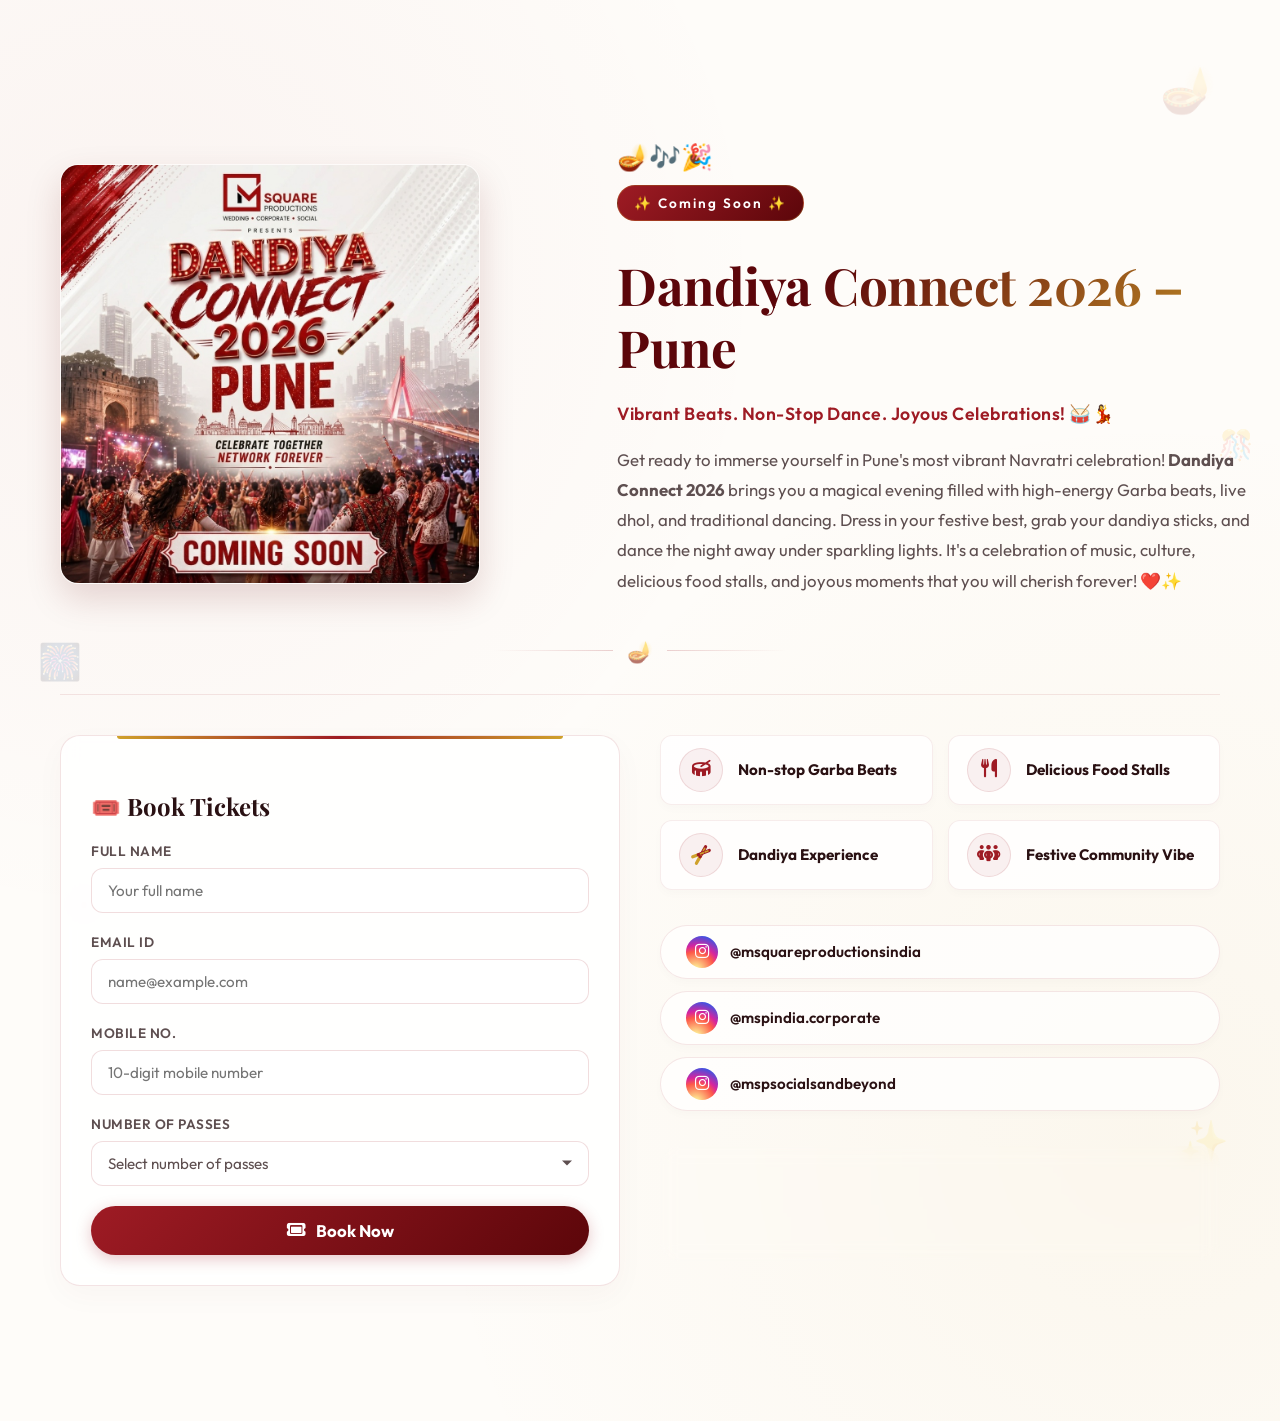
==== index.html @ 2307b8b1 "Initial commit" ====
<!DOCTYPE html>
<html lang="en">

<head>
    <meta charset="UTF-8">
    <meta name="viewport" content="width=device-width, initial-scale=1.0">
    <title>Dandiya Connect 2026 - Pune</title>

    <!-- Import Google Fonts & FontAwesome -->
    <link rel="preconnect" href="https://fonts.googleapis.com">
    <link rel="preconnect" href="https://fonts.gstatic.com" crossorigin>
    <link
        href="https://fonts.googleapis.com/css2?family=Outfit:wght@300;400;600;700;800&family=Playfair+Display:ital,wght@0,600;0,700;1,600&display=swap"
        rel="stylesheet">
    <link rel="stylesheet" href="https://cdnjs.cloudflare.com/ajax/libs/font-awesome/6.4.0/css/all.min.css">

    <style>
        *, *::before, *::after { box-sizing: border-box; }
        html, body { margin: 0; padding: 0; }

        :root {
            --festive-red: #9e1b24;
            --festive-crimson: #5c060a;
            --festive-gold: #cfa12b;
            --festive-gold-dark: #9e7511;
            --bg-light: #fefcf9;
            --text-dark: #2a1113;
            --text-muted: #5e4f50;
            --card-bg: rgba(255, 255, 255, 0.85);
            --card-border: rgba(158, 27, 36, 0.12);
        }

        .dandiya-body {
            display: flex;
            flex-direction: column;
            min-height: 100vh;
            background-color: var(--bg-light);
            color: var(--text-dark);
            font-family: 'Outfit', sans-serif;
            padding-top: 140px;
            padding-bottom: 0;
            position: relative;
            background-image: radial-gradient(circle at 10% 20%, rgba(158, 27, 36, 0.04) 0%, transparent 40%),
                radial-gradient(circle at 90% 80%, rgba(207, 161, 43, 0.06) 0%, transparent 45%);
        }

        .dandiya-container {
            width: 100%;
            max-width: 1200px;
            margin-right: auto;
            margin-left: auto;
            padding-right: 20px;
            padding-left: 20px;
            flex: 1;
        }

        .dandiya-grid {
            display: flex;
            flex-direction: column;
            gap: 40px;
        }

        @media (min-width: 992px) {
            .dandiya-grid {
                flex-direction: row;
                align-items: center;
            }

            .dandiya-col-left {
                flex: 0 0 42%;
                max-width: 42%;
            }

            .dandiya-col-right {
                flex: 0 0 58%;
                max-width: 58%;
                padding-left: 30px;
            }
        }

        .dandiya-title {
            font-family: 'Playfair Display', serif;
            font-weight: 700;
            font-size: 2.5rem;
            line-height: 1.2;
            background: linear-gradient(135deg, var(--festive-crimson) 30%, var(--festive-gold) 100%);
            -webkit-background-clip: text;
            -webkit-text-fill-color: transparent;
            letter-spacing: -0.5px;
            margin-bottom: 15px;
        }

        @media (min-width: 768px) {
            .dandiya-title {
                font-size: 3.2rem;
            }
        }

        .highlight-text {
            color: var(--festive-red);
            font-weight: 600;
            font-size: 1.1rem;
            letter-spacing: 0.5px;
            margin-bottom: 20px;
        }

        .dandiya-card {
            background: var(--card-bg);
            border: 1px solid var(--card-border);
            border-radius: 20px;
            backdrop-filter: blur(8px);
            -webkit-backdrop-filter: blur(8px);
            transition: all 0.4s cubic-bezier(0.165, 0.84, 0.44, 1);
            padding: 25px;
            box-shadow: 0 10px 30px rgba(92, 6, 10, 0.03);
        }

        .dandiya-card:hover {
            transform: translateY(-3px);
            border-color: rgba(158, 27, 36, 0.25);
            box-shadow: 0 15px 35px rgba(92, 6, 10, 0.08);
        }

        .badge-festive {
            background: linear-gradient(135deg, var(--festive-red) 0%, var(--festive-crimson) 100%);
            color: #fff;
            font-weight: 600;
            letter-spacing: 2px;
            padding: 8px 16px;
            border-radius: 30px;
            border: 1px solid rgba(207, 161, 43, 0.25);
            display: inline-block;
            font-size: 0.85rem;
        }

        .btn-festive {
            background: linear-gradient(135deg, var(--festive-red) 0%, var(--festive-crimson) 100%);
            color: #fff !important;
            font-weight: 700;
            border: none;
            border-radius: 30px;
            padding: 14px 32px;
            transition: all 0.3s ease;
            display: inline-flex;
            align-items: center;
            justify-content: center;
            gap: 10px;
            box-shadow: 0 4px 15px rgba(158, 27, 36, 0.25);
            text-decoration: none;
        }

        .btn-festive:hover {
            transform: translateY(-2px);
            box-shadow: 0 8px 25px rgba(158, 27, 36, 0.45);
            color: #fff;
        }

        .pill-icon {
            width: 44px;
            height: 44px;
            border-radius: 50%;
            display: flex;
            align-items: center;
            justify-content: center;
            background: rgba(158, 27, 36, 0.06);
            color: var(--festive-red);
            font-size: 1.15rem;
            border: 1px solid rgba(158, 27, 36, 0.12);
        }

        .social-btn {
            width: 48px;
            height: 48px;
            border-radius: 50%;
            display: inline-flex;
            align-items: center;
            justify-content: center;
            background: rgba(255, 255, 255, 0.8);
            border: 1px solid rgba(158, 27, 36, 0.15);
            color: var(--festive-crimson);
            font-size: 1.25rem;
            transition: all 0.3s cubic-bezier(0.175, 0.885, 0.32, 1.275);
            box-shadow: 0 4px 10px rgba(0, 0, 0, 0.03);
        }

        .social-btn:hover {
            background: radial-gradient(circle at 30% 107%, #fdf497 0%, #fdf497 5%, #fd5949 45%, #d6249f 60%, #285AEB 90%);
            color: #fff;
            transform: translateY(-5px) scale(1.1);
            border-color: transparent;
            box-shadow: 0 10px 20px rgba(214, 36, 159, 0.25);
        }

        .insta-link {
            display: inline-flex;
            align-items: center;
            gap: 12px;
            text-decoration: none;
            color: var(--text-dark);
            font-weight: 600;
            font-size: 0.95rem;
            transition: all 0.3s ease;
            padding: 6px 14px;
            background: rgba(255, 255, 255, 0.7);
            border: 1px solid rgba(158, 27, 36, 0.1);
            border-radius: 25px;
            box-shadow: 0 4px 10px rgba(0, 0, 0, 0.02);
            width: auto;
            box-sizing: border-box;
        }

        .insta-link:hover {
            color: #d6249f;
            background: rgba(255, 255, 255, 0.95);
            border-color: rgba(214, 36, 159, 0.3);
            transform: translateY(-2px);
            box-shadow: 0 6px 15px rgba(214, 36, 159, 0.12);
        }

        .insta-icon-wrapper {
            width: 32px;
            height: 32px;
            border-radius: 50%;
            display: flex;
            align-items: center;
            justify-content: center;
            background: radial-gradient(circle at 30% 107%, #fdf497 0%, #fdf497 5%, #fd5949 45%, #d6249f 60%, #285AEB 90%);
            --text-dark: #2a1113;
            --text-muted: #5e4f50;
            --card-bg: rgba(255, 255, 255, 0.85);
            --card-border: rgba(158, 27, 36, 0.12);
        }

        .dandiya-body {
            background-color: var(--bg-light);
            color: var(--text-dark);
            font-family: 'Outfit', sans-serif;
            padding-top: 140px;
            padding-bottom: 80px;
            position: relative;
            background-image: radial-gradient(circle at 10% 20%, rgba(158, 27, 36, 0.04) 0%, transparent 40%),
                radial-gradient(circle at 90% 80%, rgba(207, 161, 43, 0.06) 0%, transparent 45%);
        }

        .dandiya-container {
            width: 100%;
            max-width: 1200px;
            margin-right: auto;
            margin-left: auto;
            padding-right: 20px;
            padding-left: 20px;
        }

        .dandiya-grid {
            display: flex;
            flex-direction: column;
            gap: 40px;
        }

        @media (min-width: 992px) {
            .dandiya-grid {
                flex-direction: row;
                align-items: center;
            }

            .dandiya-col-left {
                flex: 0 0 42%;
                max-width: 42%;
            }

            .dandiya-col-right {
                flex: 0 0 58%;
                max-width: 58%;
                padding-left: 30px;
            }
        }

        .dandiya-title {
            font-family: 'Playfair Display', serif;
            font-weight: 700;
            font-size: 2.5rem;
            line-height: 1.2;
            background: linear-gradient(135deg, var(--festive-crimson) 30%, var(--festive-gold) 100%);
            -webkit-background-clip: text;
            -webkit-text-fill-color: transparent;
            letter-spacing: -0.5px;
            margin-bottom: 15px;
        }

        @media (min-width: 768px) {
            .dandiya-title {
                font-size: 3.2rem;
            }
        }

        .highlight-text {
            color: var(--festive-red);
            font-weight: 600;
            font-size: 1.1rem;
            letter-spacing: 0.5px;
            margin-bottom: 20px;
        }

        .dandiya-card {
            background: var(--card-bg);
            border: 1px solid var(--card-border);
            border-radius: 20px;
            backdrop-filter: blur(8px);
            -webkit-backdrop-filter: blur(8px);
            transition: all 0.4s cubic-bezier(0.165, 0.84, 0.44, 1);
            padding: 25px;
            box-shadow: 0 10px 30px rgba(92, 6, 10, 0.03);
        }

        .dandiya-card:hover {
            transform: translateY(-3px);
            border-color: rgba(158, 27, 36, 0.25);
            box-shadow: 0 15px 35px rgba(92, 6, 10, 0.08);
        }

        .badge-festive {
            background: linear-gradient(135deg, var(--festive-red) 0%, var(--festive-crimson) 100%);
            color: #fff;
            font-weight: 600;
            letter-spacing: 2px;
            padding: 8px 16px;
            border-radius: 30px;
            border: 1px solid rgba(207, 161, 43, 0.25);
            display: inline-block;
            font-size: 0.85rem;
        }

        .btn-festive {
            background: linear-gradient(135deg, var(--festive-red) 0%, var(--festive-crimson) 100%);
            color: #fff !important;
            font-weight: 700;
            border: none;
            border-radius: 30px;
            padding: 14px 32px;
            transition: all 0.3s ease;
            display: inline-flex;
            align-items: center;
            justify-content: center;
            gap: 10px;
            box-shadow: 0 4px 15px rgba(158, 27, 36, 0.25);
            text-decoration: none;
        }

        .btn-festive:hover {
            transform: translateY(-2px);
            box-shadow: 0 8px 25px rgba(158, 27, 36, 0.45);
            color: #fff;
        }

        .pill-icon {
            width: 44px;
            height: 44px;
            border-radius: 50%;
            display: flex;
            align-items: center;
            justify-content: center;
            background: rgba(158, 27, 36, 0.06);
            color: var(--festive-red);
            font-size: 1.15rem;
            border: 1px solid rgba(158, 27, 36, 0.12);
        }

        .social-btn {
            width: 48px;
            height: 48px;
            border-radius: 50%;
            display: inline-flex;
            align-items: center;
            justify-content: center;
            background: rgba(255, 255, 255, 0.8);
            border: 1px solid rgba(158, 27, 36, 0.15);
            color: var(--festive-crimson);
            font-size: 1.25rem;
            transition: all 0.3s cubic-bezier(0.175, 0.885, 0.32, 1.275);
            box-shadow: 0 4px 10px rgba(0, 0, 0, 0.03);
        }

        .social-btn:hover {
            background: radial-gradient(circle at 30% 107%, #fdf497 0%, #fdf497 5%, #fd5949 45%, #d6249f 60%, #285AEB 90%);
            color: #fff;
            transform: translateY(-5px) scale(1.1);
            border-color: transparent;
            box-shadow: 0 10px 20px rgba(214, 36, 159, 0.25);
        }

        .insta-link {
            display: inline-flex;
            align-items: center;
            gap: 12px;
            text-decoration: none;
            color: var(--text-dark);
            font-weight: 600;
            font-size: 0.95rem;
            transition: all 0.3s ease;
            padding: 6px 14px;
            background: rgba(255, 255, 255, 0.7);
            border: 1px solid rgba(158, 27, 36, 0.1);
            border-radius: 25px;
            box-shadow: 0 4px 10px rgba(0, 0, 0, 0.02);
            width: auto;
            box-sizing: border-box;
        }

        .insta-link:hover {
            color: #d6249f;
            background: rgba(255, 255, 255, 0.95);
            border-color: rgba(214, 36, 159, 0.3);
            transform: translateY(-2px);
            box-shadow: 0 6px 15px rgba(214, 36, 159, 0.12);
        }

        .insta-icon-wrapper {
            width: 32px;
            height: 32px;
            border-radius: 50%;
            display: flex;
            align-items: center;
            justify-content: center;
            background: radial-gradient(circle at 30% 107%, #fdf497 0%, #fdf497 5%, #fd5949 45%, #d6249f 60%, #285AEB 90%);
            color: #fff;
            font-size: 1.05rem;
            transition: transform 0.3s ease;
        }

        .insta-link:hover .insta-icon-wrapper {
            transform: scale(1.1);
        }

        .booking-form {
            background: var(--card-bg);
            border: 1px solid var(--card-border);
            border-radius: 20px;
            padding: 30px;
            box-shadow: 0 10px 30px rgba(92, 6, 10, 0.03);
            backdrop-filter: blur(8px);
            -webkit-backdrop-filter: blur(8px);
            margin-top: 0;
            text-align: left;
            max-width: 600px;
            margin-left: auto;
            margin-right: auto;
            width: 100%;
            box-sizing: border-box;
        }

        .form-group {
            margin-bottom: 20px;
        }

        .form-label {
            display: block;
            font-size: 0.85rem;
            font-weight: 600;
            color: var(--text-muted);
            margin-bottom: 8px;
            text-transform: uppercase;
            letter-spacing: 0.5px;
        }

        .form-control {
            width: 100%;
            padding: 12px 16px;
            border: 1px solid rgba(158, 27, 36, 0.15);
            border-radius: 12px;
            background: rgba(255, 255, 255, 0.9);
            color: var(--text-dark);
            font-family: 'Outfit', sans-serif;
            font-size: 0.95rem;
            transition: all 0.3s ease;
            box-sizing: border-box;
            -webkit-appearance: none;
            appearance: none;
        }

        .form-control:focus {
            outline: none;
            border-color: var(--festive-red);
            box-shadow: 0 0 0 3px rgba(158, 27, 36, 0.1);
            background: #fff;
        }

        /* Custom Dropdown */
        .custom-select-wrap {
            position: relative;
            width: 100%;
            z-index: 200;
        }

        .custom-select-trigger {
            width: 100%;
            padding: 12px 42px 12px 16px;
            border: 1px solid rgba(158, 27, 36, 0.15);
            border-radius: 12px;
            background: rgba(255, 255, 255, 0.9);
            color: var(--text-muted);
            font-family: 'Outfit', sans-serif;
            font-size: 0.95rem;
            cursor: pointer;
            transition: all 0.3s ease;
            position: relative;
            user-select: none;
        }

        .custom-select-trigger.has-value {
            color: var(--text-dark);
        }

        .custom-select-trigger::after {
            content: '';
            position: absolute;
            right: 16px;
            top: 50%;
            transform: translateY(-50%) rotate(0deg);
            width: 0;
            height: 0;
            border-left: 5px solid transparent;
            border-right: 5px solid transparent;
            border-top: 5px solid var(--text-muted);
            transition: transform 0.3s ease;
        }

        .custom-select-wrap.open .custom-select-trigger {
            border-color: var(--festive-red);
            box-shadow: 0 0 0 3px rgba(158, 27, 36, 0.1);
            background: #fff;
            border-bottom-left-radius: 0;
            border-bottom-right-radius: 0;
        }

        .custom-select-wrap.open .custom-select-trigger::after {
            transform: translateY(-50%) rotate(180deg);
        }

        .custom-select-options {
            position: absolute;
            top: 100%;
            left: 0;
            right: 0;
            background: #fff;
            border: 1px solid var(--festive-red);
            border-top: none;
            border-radius: 0 0 12px 12px;
            max-height: 0;
            overflow: hidden;
            transition: max-height 0.35s cubic-bezier(0.4, 0, 0.2, 1), opacity 0.25s ease;
            opacity: 0;
            z-index: 100;
            box-shadow: 0 12px 28px rgba(92, 6, 10, 0.12);
        }

        .custom-select-wrap.open .custom-select-options {
            max-height: 220px;
            opacity: 1;
            overflow-y: auto;
        }

        /* Smooth scrollbar */
        .custom-select-options::-webkit-scrollbar {
            width: 6px;
        }

        .custom-select-options::-webkit-scrollbar-track {
            background: rgba(158, 27, 36, 0.04);
            border-radius: 3px;
        }

        .custom-select-options::-webkit-scrollbar-thumb {
            background: linear-gradient(180deg, var(--festive-red), var(--festive-gold));
            border-radius: 3px;
        }

        .custom-select-options::-webkit-scrollbar-thumb:hover {
            background: linear-gradient(180deg, var(--festive-crimson), var(--festive-gold-dark));
        }

        .custom-option {
            padding: 11px 18px;
            font-family: 'Outfit', sans-serif;
            font-size: 0.95rem;
            color: var(--text-dark);
            cursor: pointer;
            transition: all 0.2s ease;
            border-bottom: 1px solid rgba(158, 27, 36, 0.04);
        }

        .custom-option:last-child {
            border-bottom: none;
        }

        .custom-option:hover {
            background: linear-gradient(135deg, rgba(158, 27, 36, 0.06), rgba(207, 161, 43, 0.06));
            color: var(--festive-red);
            padding-left: 22px;
        }

        .custom-option.selected {
            background: linear-gradient(135deg, rgba(158, 27, 36, 0.1), rgba(207, 161, 43, 0.08));
            color: var(--festive-red);
            font-weight: 600;
        }

        .btn-submit {
            background: linear-gradient(135deg, var(--festive-red) 0%, var(--festive-crimson) 100%);
            color: #fff;
            font-weight: 700;
            border: none;
            border-radius: 30px;
            padding: 14px 32px;
            transition: all 0.3s ease;
            display: flex;
            align-items: center;
            justify-content: center;
            gap: 10px;
            box-shadow: 0 4px 15px rgba(158, 27, 36, 0.25);
            cursor: pointer;
            width: 100%;
            font-size: 1.05rem;
            font-family: 'Outfit', sans-serif;
        }

        .btn-submit:hover {
            transform: translateY(-2px);
            box-shadow: 0 8px 25px rgba(158, 27, 36, 0.45);
        }



        .feature-grid {
            display: grid;
            grid-template-columns: 1fr;
            gap: 15px;
            margin-bottom: 25px;
        }

        @media (min-width: 576px) {
            .feature-grid {
                grid-template-columns: 1fr 1fr;
            }
        }

        .feature-item {
            display: flex;
            align-items: center;
            gap: 15px;
            padding: 12px 18px;
            background: rgba(255, 255, 255, 0.8);
            border-radius: 12px;
            border: 1px solid rgba(158, 27, 36, 0.08);
            box-shadow: 0 4px 10px rgba(0, 0, 0, 0.02);
        }

        .poster-container {
            position: relative;
            display: inline-block;
            width: 100%;
            max-width: 420px;
            margin: 0 auto;
        }

        .poster-container::after {
            content: '';
            position: absolute;
            inset: -2px;
            border-radius: 20px;
            background: linear-gradient(45deg, var(--festive-red), var(--festive-gold), var(--festive-crimson));
            z-index: -1;
            opacity: 0.18;
            filter: blur(10px);
            transition: opacity 0.3s ease;
        }

        .poster-container:hover::after {
            opacity: 0.4;
        }

        .poster-img {
            border-radius: 18px;
            box-shadow: 0 15px 35px rgba(92, 6, 10, 0.15);
            height: auto;
            width: 100%;
            max-height: 680px;
            border: 1px solid rgba(255, 255, 255, 0.5);
        }

        .insta-link {
            display: inline-flex;
            align-items: center;
            gap: 12px;
            text-decoration: none;
            color: var(--text-dark);
            font-weight: 600;
            font-size: 0.95rem;
            transition: all 0.3s ease;
            padding: 8px 18px;
            background: rgba(255, 255, 255, 0.7);
            border: 1px solid rgba(158, 27, 36, 0.1);
            border-radius: 25px;
            box-shadow: 0 4px 10px rgba(0, 0, 0, 0.02);
            width: auto;
            box-sizing: border-box;
        }

        .insta-icon-wrapper {
            width: 32px;
            height: 32px;
            border-radius: 50%;
            display: flex;
            align-items: center;
            justify-content: center;
            background: radial-gradient(circle at 30% 107%, #fdf497 0%, #fdf497 5%, #fd5949 45%, #d6249f 60%, #285AEB 90%);
            font-size: 1.05rem;
            color: #fff;
        }

        .booking-title {
            font-family: 'Playfair Display', serif;
            font-weight: 700;
            font-size: 1.5rem;
            margin-bottom: 20px;
            color: var(--text-dark);
        }

        .form-row {
            display: flex;
            gap: 15px;
            flex-wrap: wrap;
            margin-bottom: 20px;
        }

        .form-col {
            flex: 1 1 calc(50% - 8px);
            min-width: 120px;
        }

        .dandiya-footer-section {
            margin-top: 30px;
            border-top: 1px solid rgba(158, 27, 36, 0.1);
            padding-top: 20px;
            display: flex;
            flex-direction: column;
            gap: 20px;
            width: 100%;
        }

        .dandiya-highlights-grid {
            display: grid;
            grid-template-columns: 1fr;
            gap: 15px;
            width: 100%;
            box-sizing: border-box;
        }

        @media (min-width: 576px) {
            .dandiya-highlights-grid {
                grid-template-columns: 1fr 1fr;
            }
        }

        .highlights-col {
            display: flex;
            flex-direction: column;
            gap: 15px;
        }

        .highlight-item {
            width: 100%;
            box-sizing: border-box;
        }

        .highlight-title {
            color: var(--text-dark);
            font-size: 0.95rem;
            margin: 0;
        }

        .insta-links-wrapper {
            display: flex;
            flex-wrap: wrap;
            gap: 15px;
            justify-content: center;
            width: 100%;
        }

        .dandiya-details-card {
            width: 100%;
            max-width: 600px;
            margin: 0 auto;
            box-sizing: border-box;
            padding: 25px;
        }

        .details-grid {
            display: flex;
            flex-direction: column;
            gap: 20px;
        }

        @media (min-width: 576px) {
            .details-grid {
                display: grid;
                grid-template-columns: 1fr 1fr 1fr;
                text-align: left;
                gap: 20px;
            }
        }

        .details-label {
            color: var(--text-muted);
            font-size: 0.8rem;
            letter-spacing: 0.5px;
            text-transform: uppercase;
            display: block;
            margin-bottom: 5px;
        }

        .details-value {
            color: var(--text-dark);
            font-size: 1.05rem;
            font-weight: 700;
        }

        .footer-columns-wrapper {
            display: flex;
            flex-direction: column;
            gap: 40px;
            width: 100%;
            margin-top: 20px;
        }

        .footer-col-right {
            display: flex;
            flex-direction: column;
            gap: 35px;
            width: 100%;
        }

        @media (min-width: 992px) {
            .footer-columns-wrapper {
                flex-direction: row;
                align-items: flex-start;
                gap: 40px;
            }

            .footer-col-left {
                flex: 0 0 calc(50% - 20px);
                max-width: calc(50% - 20px);
            }

            .footer-col-right {
                flex: 0 0 calc(50% - 20px);
                max-width: calc(50% - 20px);
            }
        }

        .insta-links-wrapper.stack {
            flex-direction: column;
            align-items: center;
            gap: 12px;
            width: 100%;
        }

        .insta-links-wrapper.stack .insta-link {
            width: 100%;
            max-width: 600px;
            margin: 0 auto;
            justify-content: flex-start;
            padding: 10px 25px;
            border-radius: 30px;
        }

        /* ─── Floating Festive Stickers ─── */
        .sticker {
            position: absolute;
            pointer-events: none;
            user-select: none;
            z-index: 0;
            opacity: 0.12;
            font-size: 3rem;
        }

        .sticker-1 { top: 60px; right: 5%; font-size: 2.8rem; animation: floatA 6s ease-in-out infinite; }
        .sticker-2 { top: 45%; left: 3%; font-size: 2.2rem; animation: floatB 7s ease-in-out infinite; }
        .sticker-3 { bottom: 18%; right: 4%; font-size: 2.5rem; animation: floatA 5.5s ease-in-out infinite 1s; }
        .sticker-4 { top: 30%; right: 2%; font-size: 1.8rem; animation: floatB 8s ease-in-out infinite 0.5s; }
        .sticker-5 { bottom: 35%; left: 5%; font-size: 2rem; animation: floatA 6.5s ease-in-out infinite 2s; }

        @keyframes floatA {
            0%, 100% { transform: translateY(0) rotate(0deg); }
            50% { transform: translateY(-12px) rotate(5deg); }
        }

        @keyframes floatB {
            0%, 100% { transform: translateY(0) rotate(0deg); }
            50% { transform: translateY(-10px) rotate(-4deg); }
        }

        @media (max-width: 768px) {
            .sticker { font-size: 1.8rem !important; opacity: 0.08; }
        }

        /* ─── Scroll Reveal Animations ─── */
        .reveal {
            opacity: 0;
            transform: translateY(24px);
            transition: opacity 0.7s cubic-bezier(0.16, 1, 0.3, 1), transform 0.7s cubic-bezier(0.16, 1, 0.3, 1);
        }

        .reveal.visible {
            opacity: 1;
            transform: translateY(0);
        }

        .reveal-d1 { transition-delay: 0.1s; }
        .reveal-d2 { transition-delay: 0.2s; }
        .reveal-d3 { transition-delay: 0.3s; }

        /* ─── Decorative Section Divider ─── */
        .section-divider {
            display: flex;
            align-items: center;
            justify-content: center;
            gap: 14px;
            margin: 25px 0 5px;
            position: relative;
            z-index: 1;
        }

        .section-divider::before,
        .section-divider::after {
            content: '';
            flex: 1;
            max-width: 120px;
            height: 1px;
            background: linear-gradient(90deg, transparent, rgba(158, 27, 36, 0.2));
        }

        .section-divider::after {
            background: linear-gradient(90deg, rgba(158, 27, 36, 0.2), transparent);
        }

        .section-divider .divider-icon {
            font-size: 1.3rem;
            opacity: 0.6;
            animation: pulse-icon 2.5s ease-in-out infinite;
        }

        @keyframes pulse-icon {
            0%, 100% { transform: scale(1); }
            50% { transform: scale(1.15); }
        }

        /* ─── Festive Accent on Booking Form ─── */
        .booking-form {
            position: relative;
            overflow: visible;
        }

        .booking-form::before {
            content: '';
            position: absolute;
            top: 0;
            left: 10%;
            right: 10%;
            height: 3px;
            background: linear-gradient(90deg, var(--festive-gold), var(--festive-red), var(--festive-gold));
            border-radius: 0 0 3px 3px;
        }

        /* ─── Festive emoji accent near title ─── */
        .title-accent {
            display: inline-flex;
            gap: 8px;
            font-size: 1.6rem;
            margin-bottom: 12px;
            opacity: 0.7;
        }

        /* ─── Footer polish ─── */
        .dandiya-footer-bar {
            text-align: center;
            padding: 6px 0;
            font-size: 0.70rem;
            color: var(--text-muted);
            letter-spacing: 0.5px;
            border-top: 1px solid rgba(158, 27, 36, 0.1);
            margin-top: 8px;
            width: 100%;
        }

        .dandiya-footer-bar strong {
            color: var(--festive-red);
            font-weight: 600;
        }
    </style>
</head>

<body>
    <div class="dandiya-body">
        <!-- Floating festive stickers -->
        <span class="sticker sticker-1" aria-hidden="true">🪔</span>
        <span class="sticker sticker-2" aria-hidden="true">🎆</span>
        <span class="sticker sticker-3" aria-hidden="true">✨</span>
        <span class="sticker sticker-4" aria-hidden="true">🎊</span>
        <span class="sticker sticker-5" aria-hidden="true">🌸</span>

        <div class="dandiya-container">

            <div class="dandiya-grid">

                <!-- Left Column: Poster Image (Uncropped aspect ratio) -->
                <div class="dandiya-col-left text-center">
                    <div class="poster-container">
                        <img src="images/dandiya_poster.jpg" alt="Dandiya Connect 2026 Pune" class="poster-img">
                    </div>
                </div>

                <!-- Right Column: Content Details -->
                <div class="dandiya-col-right">
                    <div class="title-accent reveal" aria-hidden="true">🪔🎶🎉</div>
                    <div class="mb-3 reveal reveal-d1">
                        <span class="badge-festive text-uppercase">✨ Coming Soon ✨</span>
                    </div>

                    <h1 class="dandiya-title reveal reveal-d2">Dandiya Connect 2026 – Pune</h1>
                    <h4 class="highlight-text text-uppercase reveal reveal-d3">Vibrant Beats. Non-Stop Dance. Joyous Celebrations! 🥁💃
                    </h4>

                    <p class="mb-4 reveal" style="line-height: 1.8; color: var(--text-muted); font-size: 1.05rem;">
                        Get ready to immerse yourself in Pune's most vibrant Navratri celebration!
                        <strong>Dandiya Connect 2026</strong> brings you a magical evening filled with high-energy Garba
                        beats, live dhol, and traditional dancing. Dress in your festive best, grab your dandiya sticks,
                        and dance the night away under sparkling lights. It's a celebration of music, culture, delicious
                        food stalls, and joyous moments that you will cherish forever! ❤️✨
                    </p>

                </div>

            </div> <!-- End of dandiya-grid -->

            <!-- Decorative Section Divider -->
            <div class="section-divider reveal">
                <span class="divider-icon">🪔</span>
            </div>

            <!-- New Full-Width Section (Under the grid) -->
            <div class="dandiya-footer-section">

                <!-- 2 Column Layout Container under Highlights -->
                <div class="footer-columns-wrapper">

                    <!-- Left Column: Booking Form -->
                    <div class="footer-col-left reveal">
                        <div class="booking-form">
                            <h3 class="booking-title">🎟️ Book Tickets</h3>
                            <form method="POST" id="bookingForm" onsubmit="handleBooking(event)">
                                <div class="form-group">
                                    <label for="fullname" class="form-label">Full Name</label>
                                    <input type="text" id="fullname" name="fullname" class="form-control"
                                        placeholder="Your full name" required>
                                </div>
                                <div class="form-group">
                                    <label for="email" class="form-label">Email ID</label>
                                    <input type="email" id="email" name="email" class="form-control"
                                        placeholder="name@example.com" required>
                                </div>
                                <div class="form-group">
                                    <label for="mobile" class="form-label">Mobile No.</label>
                                    <input type="tel" id="mobile" name="mobile" class="form-control"
                                        placeholder="10-digit mobile number" required pattern="[0-9]{10}">
                                </div>
                                <div class="form-group">
                                    <label class="form-label">Number of Passes</label>
                                    <input type="hidden" id="passes" name="passes" required>
                                    <div class="custom-select-wrap" id="passesDropdown">
                                        <div class="custom-select-trigger">Select number of passes</div>
                                        <div class="custom-select-options">
                                            <div class="custom-option" data-value="1">1</div>
                                            <div class="custom-option" data-value="2">2</div>
                                            <div class="custom-option" data-value="3">3</div>
                                            <div class="custom-option" data-value="4">4</div>
                                            <div class="custom-option" data-value="5">5</div>
                                            <div class="custom-option" data-value="6">6</div>
                                            <div class="custom-option" data-value="7">7</div>
                                            <div class="custom-option" data-value="8">8</div>
                                            <div class="custom-option" data-value="9">9</div>
                                            <div class="custom-option" data-value="10">10</div>
                                        </div>
                                    </div>
                                </div>
                                <button type="submit" class="btn-submit">
                                    <i class="fa-solid fa-ticket"></i>
                                    <span>Book Now</span>
                                </button>
                            </form>
                        </div>
                    </div>

                    <!-- Right Column: Highlights, Instagram handles and Details Card -->
                    <div class="footer-col-right">
                        <!-- 4 Highlights Points (2-Column Grid Layout) -->
                        <div class="dandiya-highlights-grid">
                            <div class="highlights-col">
                                <div class="feature-item highlight-item">
                                    <div class="pill-icon"><i class="fa-solid fa-drum"></i></div>
                                    <div>
                                        <h6 class="mb-0 fw-bold highlight-title">Non-stop Garba Beats</h6>
                                    </div>
                                </div>
                                <div class="feature-item highlight-item">
                                    <div class="pill-icon">
                                        <svg viewBox="0 0 24 24" width="22" height="22" fill="none"
                                            stroke-linecap="round" stroke-linejoin="round"
                                            style="display: inline-block; vertical-align: middle;">
                                            <!-- Stick 1 (more vertical) -->
                                            <!-- Handle (Gold) -->
                                            <line x1="7" y1="21" x2="11" y2="13.8" stroke="var(--festive-gold)"
                                                stroke-width="3.5" />
                                            <!-- Main Body (Crimson Red / CurrentColor) -->
                                            <line x1="11" y1="13.8" x2="17" y2="3" stroke="currentColor"
                                                stroke-width="3.5" />
                                            <!-- Ribbon Spirals (Gold) -->
                                            <line x1="12" y1="12" x2="13.5" y2="9.3" stroke="var(--festive-gold)"
                                                stroke-width="1.8" />
                                            <line x1="14.5" y1="7.5" x2="16" y2="4.8" stroke="var(--festive-gold)"
                                                stroke-width="1.8" />

                                            <!-- Stick 2 (more horizontal) -->
                                            <!-- Handle (Gold) -->
                                            <line x1="3" y1="14" x2="9" y2="11.7" stroke="var(--festive-gold)"
                                                stroke-width="3.5" />
                                            <!-- Main Body (Crimson Red / CurrentColor) -->
                                            <line x1="9" y1="11.7" x2="21" y2="7" stroke="currentColor"
                                                stroke-width="3.5" />
                                            <!-- Ribbon Spirals (Gold) -->
                                            <line x1="11.5" y1="10.7" x2="14.5" y2="9.5" stroke="var(--festive-gold)"
                                                stroke-width="1.8" />
                                            <line x1="16.5" y1="8.8" x2="19.5" y2="7.6" stroke="var(--festive-gold)"
                                                stroke-width="1.8" />
                                        </svg>
                                    </div>
                                    <div>
                                        <h6 class="mb-0 fw-bold highlight-title">Dandiya Experience</h6>
                                    </div>
                                </div>
                            </div>
                            <div class="highlights-col">
                                <div class="feature-item highlight-item">
                                    <div class="pill-icon"><i class="fa-solid fa-utensils"></i></div>
                                    <div>
                                        <h6 class="mb-0 fw-bold highlight-title">Delicious Food Stalls</h6>
                                    </div>
                                </div>
                                <div class="feature-item highlight-item">
                                    <div class="pill-icon"><i class="fa-solid fa-people-group"></i></div>
                                    <div>
                                        <h6 class="mb-0 fw-bold highlight-title">Festive Community Vibe</h6>
                                    </div>
                                </div>
                            </div>
                        </div>

                        <!-- Instagram Icons & Handles (Stacked layout) -->
                        <div class="insta-links-wrapper stack">
                            <a href="https://www.instagram.com/msquareproductionsindia?igsh=ZWN5aWIxb2FmY2Uw"
                                target="_blank" class="insta-link">
                                <span class="insta-icon-wrapper">
                                    <i class="fa-brands fa-instagram"></i>
                                </span>
                                <span>@msquareproductionsindia</span>
                            </a>
                            <a href="https://www.instagram.com/mspindia.corporate?igsh=OWgzamx2c2h6ODQ=" target="_blank"
                                class="insta-link">
                                <span class="insta-icon-wrapper">
                                    <i class="fa-brands fa-instagram"></i>
                                </span>
                                <span>@mspindia.corporate</span>
                            </a>
                            <a href="https://www.instagram.com/mspsocialsandbeyond?igsh=MTdzdzBrY2kwMnhjZw=="
                                target="_blank" class="insta-link">
                                <span class="insta-icon-wrapper">
                                    <i class="fa-brands fa-instagram"></i>
                                </span>
                                <span>@mspsocialsandbeyond</span>
                            </a>
                        </div>

                        <!-- Location & Details Card -->
                        <div class="dandiya-card dandiya-details-card">
                            <div class="details-grid">
                                <div>
                                    <span class="details-label">LOCATION</span>
                                    <span class="details-value"><i
                                            class="fa-solid fa-location-dot text-danger me-1"></i> Pune, MH</span>
                                </div>
                                <div>
                                    <span class="details-label">WHEN</span>
                                    <span class="details-value"><i class="fa-solid fa-calendar text-danger me-1"></i>
                                        Navratri 2026</span>
                                </div>
                                <div>
                                    <span class="details-label">PARTNERS</span>
                                    <span class="details-value"><i
                                            class="fa-solid fa-circle-check text-success me-1"></i> Partners
                                        Welcome</span>
                                </div>
                            </div>
                        </div>
                    </div>

                </div>

            <!-- Footer bar -->
            <div class="dandiya-footer-bar reveal">
                © 2026 <strong>Dandiya Connect</strong> – Pune. All rights reserved.
            </div>
        </div>
    </div>

    <script>
        function handleBooking(event) {
            event.preventDefault();
            alert("Thank you for your booking request! We will get in touch with you shortly on your email/mobile.");
        }

        // Custom dropdown logic
        (function() {
            var wrap = document.getElementById('passesDropdown');
            var trigger = wrap.querySelector('.custom-select-trigger');
            var options = wrap.querySelectorAll('.custom-option');
            var hiddenInput = document.getElementById('passes');

            trigger.addEventListener('click', function(e) {
                e.stopPropagation();
                wrap.classList.toggle('open');
            });

            options.forEach(function(opt) {
                opt.addEventListener('click', function(e) {
                    e.stopPropagation();
                    var val = this.getAttribute('data-value');
                    hiddenInput.value = val;
                    trigger.textContent = val;
                    trigger.classList.add('has-value');

                    options.forEach(function(o) { o.classList.remove('selected'); });
                    this.classList.add('selected');

                    wrap.classList.remove('open');
                });
            });

            document.addEventListener('click', function() {
                wrap.classList.remove('open');
            });
        })();

        // Scroll reveal
        (function() {
            var els = document.querySelectorAll('.reveal');
            function check() {
                var threshold = window.innerHeight * 0.88;
                els.forEach(function(el) {
                    if (el.getBoundingClientRect().top < threshold) {
                        el.classList.add('visible');
                    }
                });
            }
            check();
            window.addEventListener('scroll', check, { passive: true });
            window.addEventListener('resize', check, { passive: true });
        })();
    </script>

</body>

</html>
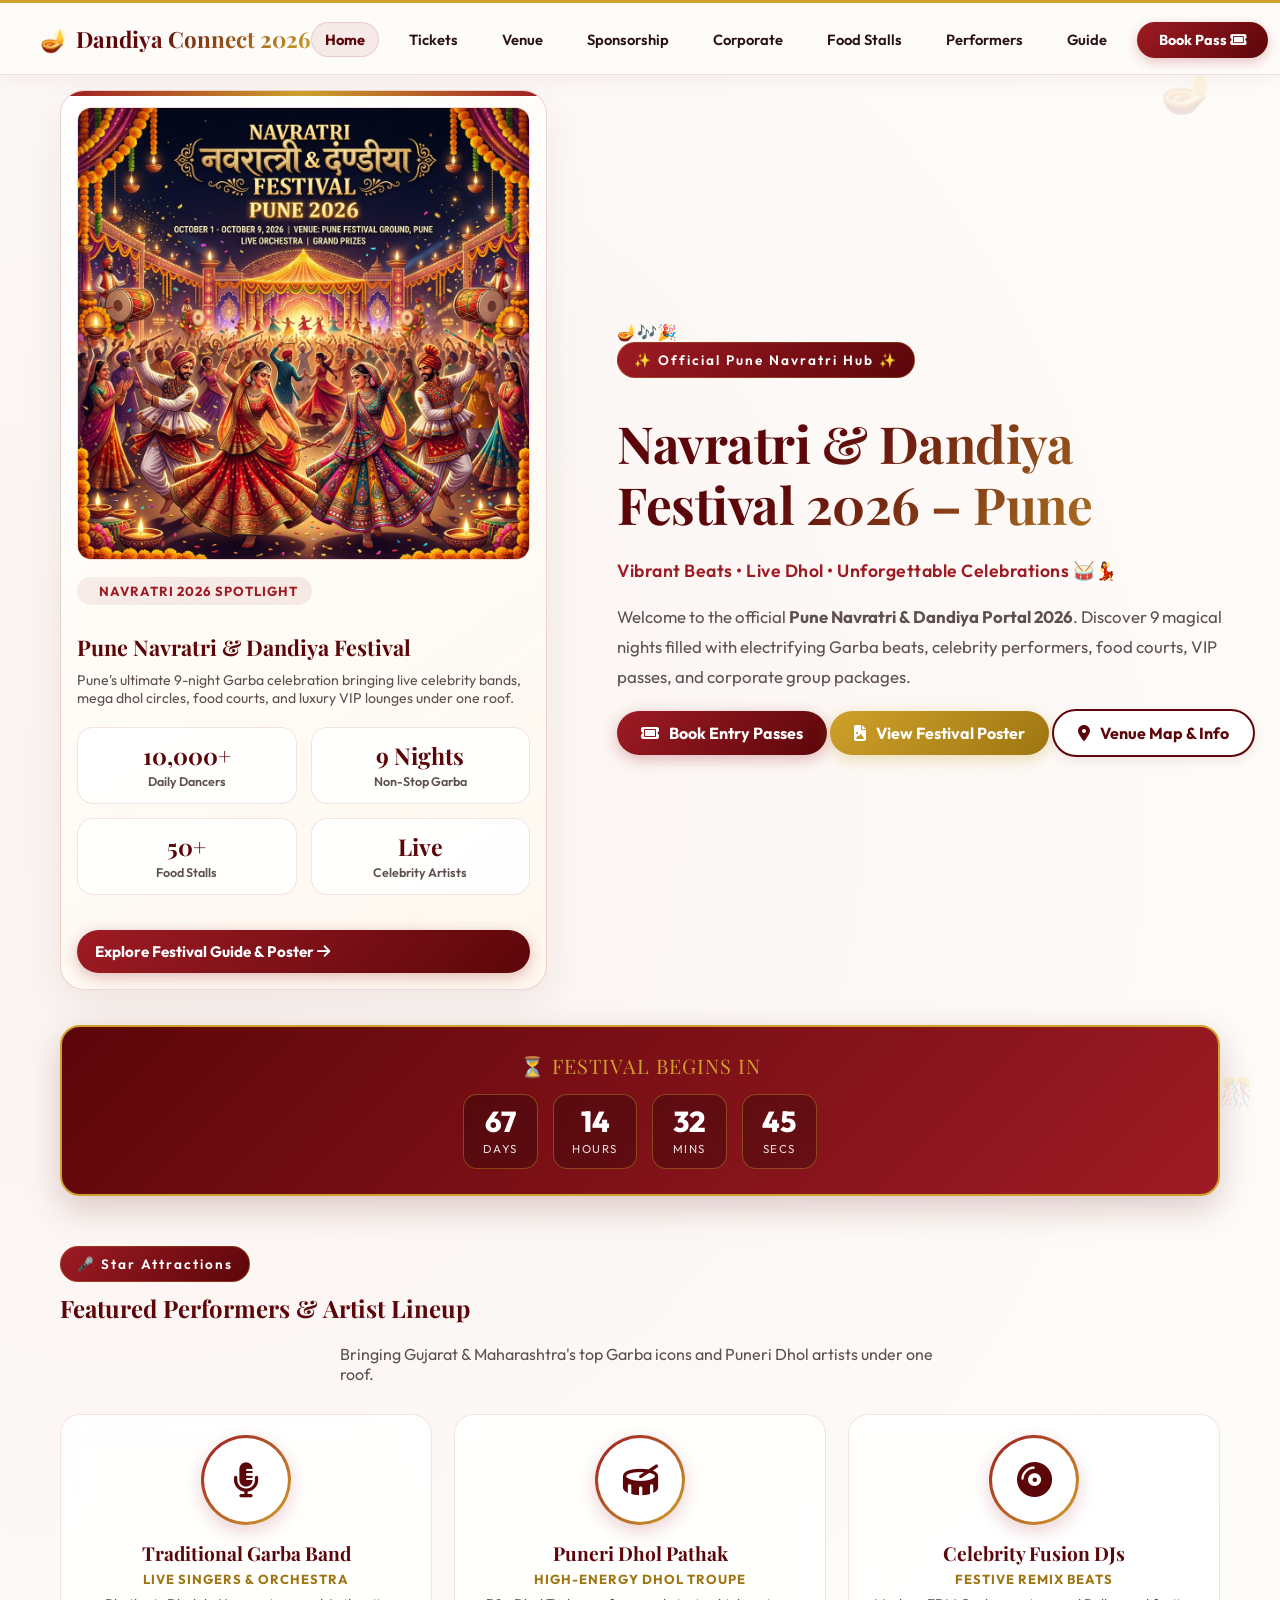
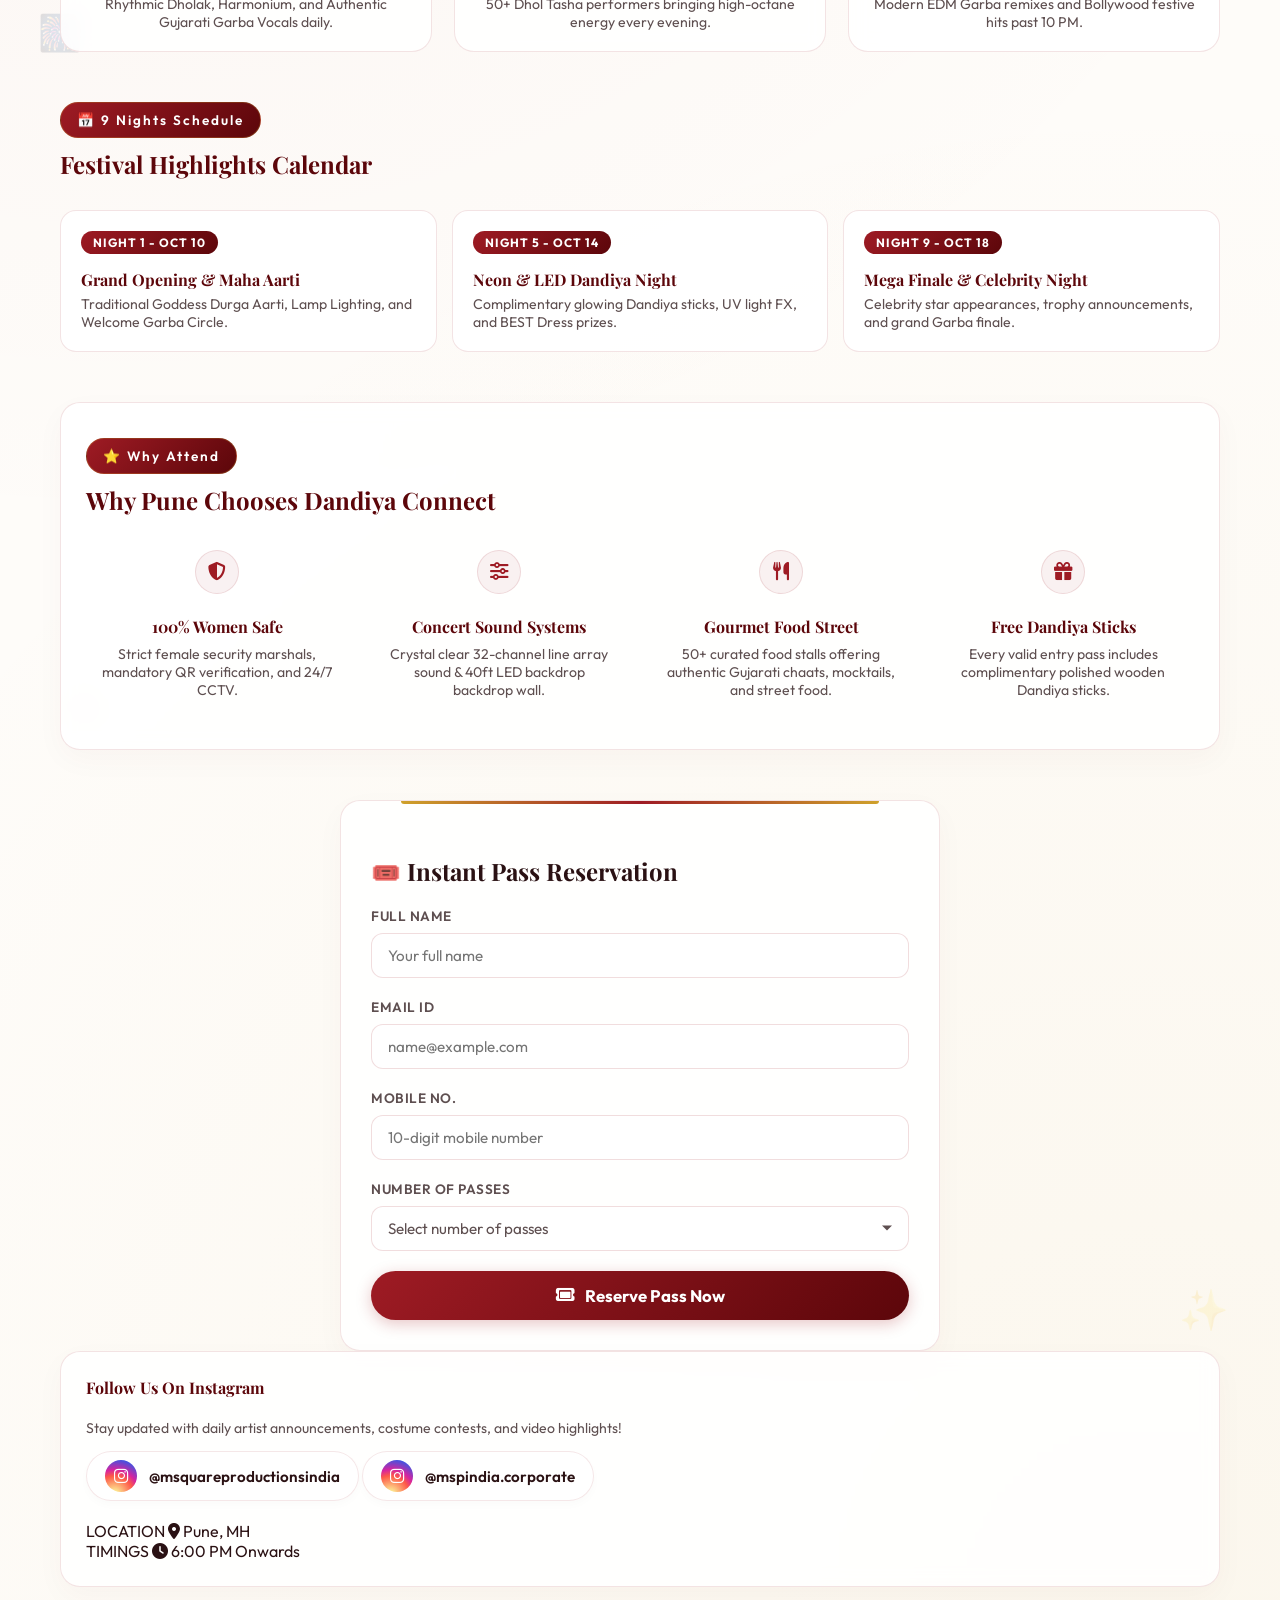
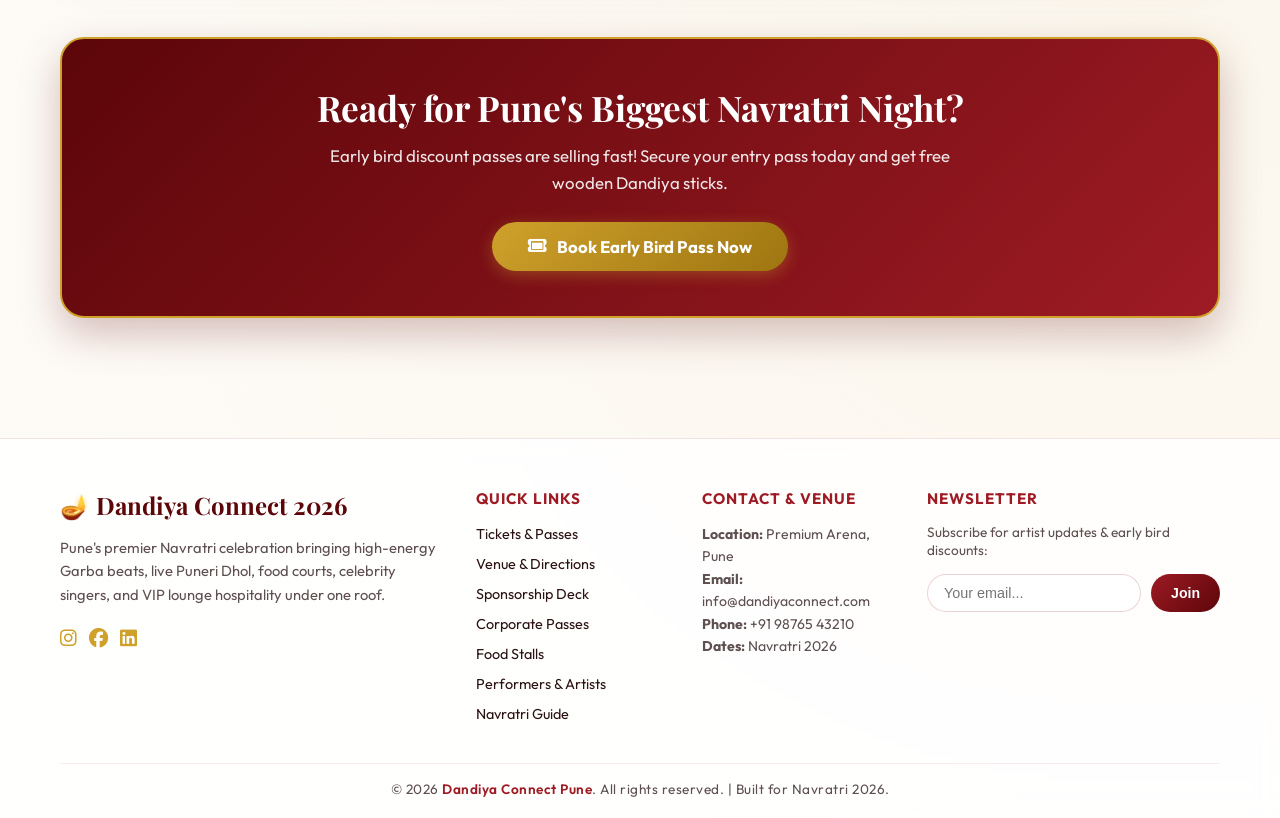
==== commit 50c331d9: "feat: implement site-wide styling, add new informational pages, and include festive image assets for" ====
--- a/index.html
+++ b/index.html
@@ -4,1002 +4,86 @@
 <head>
     <meta charset="UTF-8">
     <meta name="viewport" content="width=device-width, initial-scale=1.0">
-    <title>Dandiya Connect 2026 - Pune</title>
-
-    <!-- Import Google Fonts & FontAwesome -->
+    <title>Navratri & Dandiya Festival Pune 2026 | Official Passes & Event Portal</title>
+    <meta name="description" content="Official website for Dandiya Connect Pune 2026. Book passes, explore celebrity artist lineups, food stalls, venue directions, corporate packages, and VIP tickets.">
+    <link rel="canonical" href="http://localhost:8080/index.html">
+
+    <!-- OpenGraph & Twitter Cards -->
+    <meta property="og:type" content="website">
+    <meta property="og:title" content="Navratri & Dandiya Festival Pune 2026 | Official Event Portal">
+    <meta property="og:description" content="Experience 9 magical nights of live Garba beats, Puneri Dhol, celebrity artists, food courts, and VIP lounges in Pune!">
+    <meta property="og:image" content="images/dandiya_hero_main.png">
+    <meta property="og:url" content="http://localhost:8080/index.html">
+    <meta name="twitter:card" content="summary_large_image">
+
+    <!-- Google Fonts & FontAwesome -->
     <link rel="preconnect" href="https://fonts.googleapis.com">
     <link rel="preconnect" href="https://fonts.gstatic.com" crossorigin>
-    <link
-        href="https://fonts.googleapis.com/css2?family=Outfit:wght@300;400;600;700;800&family=Playfair+Display:ital,wght@0,600;0,700;1,600&display=swap"
-        rel="stylesheet">
+    <link href="https://fonts.googleapis.com/css2?family=Outfit:wght@300;400;600;700;800&family=Playfair+Display:ital,wght@0,600;0,700;1,600&display=swap" rel="stylesheet">
     <link rel="stylesheet" href="https://cdnjs.cloudflare.com/ajax/libs/font-awesome/6.4.0/css/all.min.css">
-
-    <style>
-        *, *::before, *::after { box-sizing: border-box; }
-        html, body { margin: 0; padding: 0; }
-
-        :root {
-            --festive-red: #9e1b24;
-            --festive-crimson: #5c060a;
-            --festive-gold: #cfa12b;
-            --festive-gold-dark: #9e7511;
-            --bg-light: #fefcf9;
-            --text-dark: #2a1113;
-            --text-muted: #5e4f50;
-            --card-bg: rgba(255, 255, 255, 0.85);
-            --card-border: rgba(158, 27, 36, 0.12);
+    
+    <!-- Master Festive Stylesheet -->
+    <link rel="stylesheet" href="css/styles.css">
+
+    <!-- Structured Data JSON-LD (Schema.org Event) -->
+    <script type="application/ld+json">
+    {
+      "@context": "https://schema.org",
+      "@type": "Festival",
+      "name": "Dandiya Connect Pune 2026",
+      "startDate": "2026-10-10T18:00:00+05:30",
+      "endDate": "2026-10-18T23:30:00+05:30",
+      "eventAttendanceMode": "https://schema.org/OfflineEventAttendanceMode",
+      "eventStatus": "https://schema.org/EventScheduled",
+      "location": {
+        "@type": "Place",
+        "name": "Premium Outdoor Arena",
+        "address": {
+          "@type": "PostalAddress",
+          "addressLocality": "Pune",
+          "addressRegion": "MH",
+          "addressCountry": "IN"
         }
-
-        .dandiya-body {
-            display: flex;
-            flex-direction: column;
-            min-height: 100vh;
-            background-color: var(--bg-light);
-            color: var(--text-dark);
-            font-family: 'Outfit', sans-serif;
-            padding-top: 140px;
-            padding-bottom: 0;
-            position: relative;
-            background-image: radial-gradient(circle at 10% 20%, rgba(158, 27, 36, 0.04) 0%, transparent 40%),
-                radial-gradient(circle at 90% 80%, rgba(207, 161, 43, 0.06) 0%, transparent 45%);
-        }
-
-        .dandiya-container {
-            width: 100%;
-            max-width: 1200px;
-            margin-right: auto;
-            margin-left: auto;
-            padding-right: 20px;
-            padding-left: 20px;
-            flex: 1;
-        }
-
-        .dandiya-grid {
-            display: flex;
-            flex-direction: column;
-            gap: 40px;
-        }
-
-        @media (min-width: 992px) {
-            .dandiya-grid {
-                flex-direction: row;
-                align-items: center;
-            }
-
-            .dandiya-col-left {
-                flex: 0 0 42%;
-                max-width: 42%;
-            }
-
-            .dandiya-col-right {
-                flex: 0 0 58%;
-                max-width: 58%;
-                padding-left: 30px;
-            }
-        }
-
-        .dandiya-title {
-            font-family: 'Playfair Display', serif;
-            font-weight: 700;
-            font-size: 2.5rem;
-            line-height: 1.2;
-            background: linear-gradient(135deg, var(--festive-crimson) 30%, var(--festive-gold) 100%);
-            -webkit-background-clip: text;
-            -webkit-text-fill-color: transparent;
-            letter-spacing: -0.5px;
-            margin-bottom: 15px;
-        }
-
-        @media (min-width: 768px) {
-            .dandiya-title {
-                font-size: 3.2rem;
-            }
-        }
-
-        .highlight-text {
-            color: var(--festive-red);
-            font-weight: 600;
-            font-size: 1.1rem;
-            letter-spacing: 0.5px;
-            margin-bottom: 20px;
-        }
-
-        .dandiya-card {
-            background: var(--card-bg);
-            border: 1px solid var(--card-border);
-            border-radius: 20px;
-            backdrop-filter: blur(8px);
-            -webkit-backdrop-filter: blur(8px);
-            transition: all 0.4s cubic-bezier(0.165, 0.84, 0.44, 1);
-            padding: 25px;
-            box-shadow: 0 10px 30px rgba(92, 6, 10, 0.03);
-        }
-
-        .dandiya-card:hover {
-            transform: translateY(-3px);
-            border-color: rgba(158, 27, 36, 0.25);
-            box-shadow: 0 15px 35px rgba(92, 6, 10, 0.08);
-        }
-
-        .badge-festive {
-            background: linear-gradient(135deg, var(--festive-red) 0%, var(--festive-crimson) 100%);
-            color: #fff;
-            font-weight: 600;
-            letter-spacing: 2px;
-            padding: 8px 16px;
-            border-radius: 30px;
-            border: 1px solid rgba(207, 161, 43, 0.25);
-            display: inline-block;
-            font-size: 0.85rem;
-        }
-
-        .btn-festive {
-            background: linear-gradient(135deg, var(--festive-red) 0%, var(--festive-crimson) 100%);
-            color: #fff !important;
-            font-weight: 700;
-            border: none;
-            border-radius: 30px;
-            padding: 14px 32px;
-            transition: all 0.3s ease;
-            display: inline-flex;
-            align-items: center;
-            justify-content: center;
-            gap: 10px;
-            box-shadow: 0 4px 15px rgba(158, 27, 36, 0.25);
-            text-decoration: none;
-        }
-
-        .btn-festive:hover {
-            transform: translateY(-2px);
-            box-shadow: 0 8px 25px rgba(158, 27, 36, 0.45);
-            color: #fff;
-        }
-
-        .pill-icon {
-            width: 44px;
-            height: 44px;
-            border-radius: 50%;
-            display: flex;
-            align-items: center;
-            justify-content: center;
-            background: rgba(158, 27, 36, 0.06);
-            color: var(--festive-red);
-            font-size: 1.15rem;
-            border: 1px solid rgba(158, 27, 36, 0.12);
-        }
-
-        .social-btn {
-            width: 48px;
-            height: 48px;
-            border-radius: 50%;
-            display: inline-flex;
-            align-items: center;
-            justify-content: center;
-            background: rgba(255, 255, 255, 0.8);
-            border: 1px solid rgba(158, 27, 36, 0.15);
-            color: var(--festive-crimson);
-            font-size: 1.25rem;
-            transition: all 0.3s cubic-bezier(0.175, 0.885, 0.32, 1.275);
-            box-shadow: 0 4px 10px rgba(0, 0, 0, 0.03);
-        }
-
-        .social-btn:hover {
-            background: radial-gradient(circle at 30% 107%, #fdf497 0%, #fdf497 5%, #fd5949 45%, #d6249f 60%, #285AEB 90%);
-            color: #fff;
-            transform: translateY(-5px) scale(1.1);
-            border-color: transparent;
-            box-shadow: 0 10px 20px rgba(214, 36, 159, 0.25);
-        }
-
-        .insta-link {
-            display: inline-flex;
-            align-items: center;
-            gap: 12px;
-            text-decoration: none;
-            color: var(--text-dark);
-            font-weight: 600;
-            font-size: 0.95rem;
-            transition: all 0.3s ease;
-            padding: 6px 14px;
-            background: rgba(255, 255, 255, 0.7);
-            border: 1px solid rgba(158, 27, 36, 0.1);
-            border-radius: 25px;
-            box-shadow: 0 4px 10px rgba(0, 0, 0, 0.02);
-            width: auto;
-            box-sizing: border-box;
-        }
-
-        .insta-link:hover {
-            color: #d6249f;
-            background: rgba(255, 255, 255, 0.95);
-            border-color: rgba(214, 36, 159, 0.3);
-            transform: translateY(-2px);
-            box-shadow: 0 6px 15px rgba(214, 36, 159, 0.12);
-        }
-
-        .insta-icon-wrapper {
-            width: 32px;
-            height: 32px;
-            border-radius: 50%;
-            display: flex;
-            align-items: center;
-            justify-content: center;
-            background: radial-gradient(circle at 30% 107%, #fdf497 0%, #fdf497 5%, #fd5949 45%, #d6249f 60%, #285AEB 90%);
-            --text-dark: #2a1113;
-            --text-muted: #5e4f50;
-            --card-bg: rgba(255, 255, 255, 0.85);
-            --card-border: rgba(158, 27, 36, 0.12);
-        }
-
-        .dandiya-body {
-            background-color: var(--bg-light);
-            color: var(--text-dark);
-            font-family: 'Outfit', sans-serif;
-            padding-top: 140px;
-            padding-bottom: 80px;
-            position: relative;
-            background-image: radial-gradient(circle at 10% 20%, rgba(158, 27, 36, 0.04) 0%, transparent 40%),
-                radial-gradient(circle at 90% 80%, rgba(207, 161, 43, 0.06) 0%, transparent 45%);
-        }
-
-        .dandiya-container {
-            width: 100%;
-            max-width: 1200px;
-            margin-right: auto;
-            margin-left: auto;
-            padding-right: 20px;
-            padding-left: 20px;
-        }
-
-        .dandiya-grid {
-            display: flex;
-            flex-direction: column;
-            gap: 40px;
-        }
-
-        @media (min-width: 992px) {
-            .dandiya-grid {
-                flex-direction: row;
-                align-items: center;
-            }
-
-            .dandiya-col-left {
-                flex: 0 0 42%;
-                max-width: 42%;
-            }
-
-            .dandiya-col-right {
-                flex: 0 0 58%;
-                max-width: 58%;
-                padding-left: 30px;
-            }
-        }
-
-        .dandiya-title {
-            font-family: 'Playfair Display', serif;
-            font-weight: 700;
-            font-size: 2.5rem;
-            line-height: 1.2;
-            background: linear-gradient(135deg, var(--festive-crimson) 30%, var(--festive-gold) 100%);
-            -webkit-background-clip: text;
-            -webkit-text-fill-color: transparent;
-            letter-spacing: -0.5px;
-            margin-bottom: 15px;
-        }
-
-        @media (min-width: 768px) {
-            .dandiya-title {
-                font-size: 3.2rem;
-            }
-        }
-
-        .highlight-text {
-            color: var(--festive-red);
-            font-weight: 600;
-            font-size: 1.1rem;
-            letter-spacing: 0.5px;
-            margin-bottom: 20px;
-        }
-
-        .dandiya-card {
-            background: var(--card-bg);
-            border: 1px solid var(--card-border);
-            border-radius: 20px;
-            backdrop-filter: blur(8px);
-            -webkit-backdrop-filter: blur(8px);
-            transition: all 0.4s cubic-bezier(0.165, 0.84, 0.44, 1);
-            padding: 25px;
-            box-shadow: 0 10px 30px rgba(92, 6, 10, 0.03);
-        }
-
-        .dandiya-card:hover {
-            transform: translateY(-3px);
-            border-color: rgba(158, 27, 36, 0.25);
-            box-shadow: 0 15px 35px rgba(92, 6, 10, 0.08);
-        }
-
-        .badge-festive {
-            background: linear-gradient(135deg, var(--festive-red) 0%, var(--festive-crimson) 100%);
-            color: #fff;
-            font-weight: 600;
-            letter-spacing: 2px;
-            padding: 8px 16px;
-            border-radius: 30px;
-            border: 1px solid rgba(207, 161, 43, 0.25);
-            display: inline-block;
-            font-size: 0.85rem;
-        }
-
-        .btn-festive {
-            background: linear-gradient(135deg, var(--festive-red) 0%, var(--festive-crimson) 100%);
-            color: #fff !important;
-            font-weight: 700;
-            border: none;
-            border-radius: 30px;
-            padding: 14px 32px;
-            transition: all 0.3s ease;
-            display: inline-flex;
-            align-items: center;
-            justify-content: center;
-            gap: 10px;
-            box-shadow: 0 4px 15px rgba(158, 27, 36, 0.25);
-            text-decoration: none;
-        }
-
-        .btn-festive:hover {
-            transform: translateY(-2px);
-            box-shadow: 0 8px 25px rgba(158, 27, 36, 0.45);
-            color: #fff;
-        }
-
-        .pill-icon {
-            width: 44px;
-            height: 44px;
-            border-radius: 50%;
-            display: flex;
-            align-items: center;
-            justify-content: center;
-            background: rgba(158, 27, 36, 0.06);
-            color: var(--festive-red);
-            font-size: 1.15rem;
-            border: 1px solid rgba(158, 27, 36, 0.12);
-        }
-
-        .social-btn {
-            width: 48px;
-            height: 48px;
-            border-radius: 50%;
-            display: inline-flex;
-            align-items: center;
-            justify-content: center;
-            background: rgba(255, 255, 255, 0.8);
-            border: 1px solid rgba(158, 27, 36, 0.15);
-            color: var(--festive-crimson);
-            font-size: 1.25rem;
-            transition: all 0.3s cubic-bezier(0.175, 0.885, 0.32, 1.275);
-            box-shadow: 0 4px 10px rgba(0, 0, 0, 0.03);
-        }
-
-        .social-btn:hover {
-            background: radial-gradient(circle at 30% 107%, #fdf497 0%, #fdf497 5%, #fd5949 45%, #d6249f 60%, #285AEB 90%);
-            color: #fff;
-            transform: translateY(-5px) scale(1.1);
-            border-color: transparent;
-            box-shadow: 0 10px 20px rgba(214, 36, 159, 0.25);
-        }
-
-        .insta-link {
-            display: inline-flex;
-            align-items: center;
-            gap: 12px;
-            text-decoration: none;
-            color: var(--text-dark);
-            font-weight: 600;
-            font-size: 0.95rem;
-            transition: all 0.3s ease;
-            padding: 6px 14px;
-            background: rgba(255, 255, 255, 0.7);
-            border: 1px solid rgba(158, 27, 36, 0.1);
-            border-radius: 25px;
-            box-shadow: 0 4px 10px rgba(0, 0, 0, 0.02);
-            width: auto;
-            box-sizing: border-box;
-        }
-
-        .insta-link:hover {
-            color: #d6249f;
-            background: rgba(255, 255, 255, 0.95);
-            border-color: rgba(214, 36, 159, 0.3);
-            transform: translateY(-2px);
-            box-shadow: 0 6px 15px rgba(214, 36, 159, 0.12);
-        }
-
-        .insta-icon-wrapper {
-            width: 32px;
-            height: 32px;
-            border-radius: 50%;
-            display: flex;
-            align-items: center;
-            justify-content: center;
-            background: radial-gradient(circle at 30% 107%, #fdf497 0%, #fdf497 5%, #fd5949 45%, #d6249f 60%, #285AEB 90%);
-            color: #fff;
-            font-size: 1.05rem;
-            transition: transform 0.3s ease;
-        }
-
-        .insta-link:hover .insta-icon-wrapper {
-            transform: scale(1.1);
-        }
-
-        .booking-form {
-            background: var(--card-bg);
-            border: 1px solid var(--card-border);
-            border-radius: 20px;
-            padding: 30px;
-            box-shadow: 0 10px 30px rgba(92, 6, 10, 0.03);
-            backdrop-filter: blur(8px);
-            -webkit-backdrop-filter: blur(8px);
-            margin-top: 0;
-            text-align: left;
-            max-width: 600px;
-            margin-left: auto;
-            margin-right: auto;
-            width: 100%;
-            box-sizing: border-box;
-        }
-
-        .form-group {
-            margin-bottom: 20px;
-        }
-
-        .form-label {
-            display: block;
-            font-size: 0.85rem;
-            font-weight: 600;
-            color: var(--text-muted);
-            margin-bottom: 8px;
-            text-transform: uppercase;
-            letter-spacing: 0.5px;
-        }
-
-        .form-control {
-            width: 100%;
-            padding: 12px 16px;
-            border: 1px solid rgba(158, 27, 36, 0.15);
-            border-radius: 12px;
-            background: rgba(255, 255, 255, 0.9);
-            color: var(--text-dark);
-            font-family: 'Outfit', sans-serif;
-            font-size: 0.95rem;
-            transition: all 0.3s ease;
-            box-sizing: border-box;
-            -webkit-appearance: none;
-            appearance: none;
-        }
-
-        .form-control:focus {
-            outline: none;
-            border-color: var(--festive-red);
-            box-shadow: 0 0 0 3px rgba(158, 27, 36, 0.1);
-            background: #fff;
-        }
-
-        /* Custom Dropdown */
-        .custom-select-wrap {
-            position: relative;
-            width: 100%;
-            z-index: 200;
-        }
-
-        .custom-select-trigger {
-            width: 100%;
-            padding: 12px 42px 12px 16px;
-            border: 1px solid rgba(158, 27, 36, 0.15);
-            border-radius: 12px;
-            background: rgba(255, 255, 255, 0.9);
-            color: var(--text-muted);
-            font-family: 'Outfit', sans-serif;
-            font-size: 0.95rem;
-            cursor: pointer;
-            transition: all 0.3s ease;
-            position: relative;
-            user-select: none;
-        }
-
-        .custom-select-trigger.has-value {
-            color: var(--text-dark);
-        }
-
-        .custom-select-trigger::after {
-            content: '';
-            position: absolute;
-            right: 16px;
-            top: 50%;
-            transform: translateY(-50%) rotate(0deg);
-            width: 0;
-            height: 0;
-            border-left: 5px solid transparent;
-            border-right: 5px solid transparent;
-            border-top: 5px solid var(--text-muted);
-            transition: transform 0.3s ease;
-        }
-
-        .custom-select-wrap.open .custom-select-trigger {
-            border-color: var(--festive-red);
-            box-shadow: 0 0 0 3px rgba(158, 27, 36, 0.1);
-            background: #fff;
-            border-bottom-left-radius: 0;
-            border-bottom-right-radius: 0;
-        }
-
-        .custom-select-wrap.open .custom-select-trigger::after {
-            transform: translateY(-50%) rotate(180deg);
-        }
-
-        .custom-select-options {
-            position: absolute;
-            top: 100%;
-            left: 0;
-            right: 0;
-            background: #fff;
-            border: 1px solid var(--festive-red);
-            border-top: none;
-            border-radius: 0 0 12px 12px;
-            max-height: 0;
-            overflow: hidden;
-            transition: max-height 0.35s cubic-bezier(0.4, 0, 0.2, 1), opacity 0.25s ease;
-            opacity: 0;
-            z-index: 100;
-            box-shadow: 0 12px 28px rgba(92, 6, 10, 0.12);
-        }
-
-        .custom-select-wrap.open .custom-select-options {
-            max-height: 220px;
-            opacity: 1;
-            overflow-y: auto;
-        }
-
-        /* Smooth scrollbar */
-        .custom-select-options::-webkit-scrollbar {
-            width: 6px;
-        }
-
-        .custom-select-options::-webkit-scrollbar-track {
-            background: rgba(158, 27, 36, 0.04);
-            border-radius: 3px;
-        }
-
-        .custom-select-options::-webkit-scrollbar-thumb {
-            background: linear-gradient(180deg, var(--festive-red), var(--festive-gold));
-            border-radius: 3px;
-        }
-
-        .custom-select-options::-webkit-scrollbar-thumb:hover {
-            background: linear-gradient(180deg, var(--festive-crimson), var(--festive-gold-dark));
-        }
-
-        .custom-option {
-            padding: 11px 18px;
-            font-family: 'Outfit', sans-serif;
-            font-size: 0.95rem;
-            color: var(--text-dark);
-            cursor: pointer;
-            transition: all 0.2s ease;
-            border-bottom: 1px solid rgba(158, 27, 36, 0.04);
-        }
-
-        .custom-option:last-child {
-            border-bottom: none;
-        }
-
-        .custom-option:hover {
-            background: linear-gradient(135deg, rgba(158, 27, 36, 0.06), rgba(207, 161, 43, 0.06));
-            color: var(--festive-red);
-            padding-left: 22px;
-        }
-
-        .custom-option.selected {
-            background: linear-gradient(135deg, rgba(158, 27, 36, 0.1), rgba(207, 161, 43, 0.08));
-            color: var(--festive-red);
-            font-weight: 600;
-        }
-
-        .btn-submit {
-            background: linear-gradient(135deg, var(--festive-red) 0%, var(--festive-crimson) 100%);
-            color: #fff;
-            font-weight: 700;
-            border: none;
-            border-radius: 30px;
-            padding: 14px 32px;
-            transition: all 0.3s ease;
-            display: flex;
-            align-items: center;
-            justify-content: center;
-            gap: 10px;
-            box-shadow: 0 4px 15px rgba(158, 27, 36, 0.25);
-            cursor: pointer;
-            width: 100%;
-            font-size: 1.05rem;
-            font-family: 'Outfit', sans-serif;
-        }
-
-        .btn-submit:hover {
-            transform: translateY(-2px);
-            box-shadow: 0 8px 25px rgba(158, 27, 36, 0.45);
-        }
-
-
-
-        .feature-grid {
-            display: grid;
-            grid-template-columns: 1fr;
-            gap: 15px;
-            margin-bottom: 25px;
-        }
-
-        @media (min-width: 576px) {
-            .feature-grid {
-                grid-template-columns: 1fr 1fr;
-            }
-        }
-
-        .feature-item {
-            display: flex;
-            align-items: center;
-            gap: 15px;
-            padding: 12px 18px;
-            background: rgba(255, 255, 255, 0.8);
-            border-radius: 12px;
-            border: 1px solid rgba(158, 27, 36, 0.08);
-            box-shadow: 0 4px 10px rgba(0, 0, 0, 0.02);
-        }
-
-        .poster-container {
-            position: relative;
-            display: inline-block;
-            width: 100%;
-            max-width: 420px;
-            margin: 0 auto;
-        }
-
-        .poster-container::after {
-            content: '';
-            position: absolute;
-            inset: -2px;
-            border-radius: 20px;
-            background: linear-gradient(45deg, var(--festive-red), var(--festive-gold), var(--festive-crimson));
-            z-index: -1;
-            opacity: 0.18;
-            filter: blur(10px);
-            transition: opacity 0.3s ease;
-        }
-
-        .poster-container:hover::after {
-            opacity: 0.4;
-        }
-
-        .poster-img {
-            border-radius: 18px;
-            box-shadow: 0 15px 35px rgba(92, 6, 10, 0.15);
-            height: auto;
-            width: 100%;
-            max-height: 680px;
-            border: 1px solid rgba(255, 255, 255, 0.5);
-        }
-
-        .insta-link {
-            display: inline-flex;
-            align-items: center;
-            gap: 12px;
-            text-decoration: none;
-            color: var(--text-dark);
-            font-weight: 600;
-            font-size: 0.95rem;
-            transition: all 0.3s ease;
-            padding: 8px 18px;
-            background: rgba(255, 255, 255, 0.7);
-            border: 1px solid rgba(158, 27, 36, 0.1);
-            border-radius: 25px;
-            box-shadow: 0 4px 10px rgba(0, 0, 0, 0.02);
-            width: auto;
-            box-sizing: border-box;
-        }
-
-        .insta-icon-wrapper {
-            width: 32px;
-            height: 32px;
-            border-radius: 50%;
-            display: flex;
-            align-items: center;
-            justify-content: center;
-            background: radial-gradient(circle at 30% 107%, #fdf497 0%, #fdf497 5%, #fd5949 45%, #d6249f 60%, #285AEB 90%);
-            font-size: 1.05rem;
-            color: #fff;
-        }
-
-        .booking-title {
-            font-family: 'Playfair Display', serif;
-            font-weight: 700;
-            font-size: 1.5rem;
-            margin-bottom: 20px;
-            color: var(--text-dark);
-        }
-
-        .form-row {
-            display: flex;
-            gap: 15px;
-            flex-wrap: wrap;
-            margin-bottom: 20px;
-        }
-
-        .form-col {
-            flex: 1 1 calc(50% - 8px);
-            min-width: 120px;
-        }
-
-        .dandiya-footer-section {
-            margin-top: 30px;
-            border-top: 1px solid rgba(158, 27, 36, 0.1);
-            padding-top: 20px;
-            display: flex;
-            flex-direction: column;
-            gap: 20px;
-            width: 100%;
-        }
-
-        .dandiya-highlights-grid {
-            display: grid;
-            grid-template-columns: 1fr;
-            gap: 15px;
-            width: 100%;
-            box-sizing: border-box;
-        }
-
-        @media (min-width: 576px) {
-            .dandiya-highlights-grid {
-                grid-template-columns: 1fr 1fr;
-            }
-        }
-
-        .highlights-col {
-            display: flex;
-            flex-direction: column;
-            gap: 15px;
-        }
-
-        .highlight-item {
-            width: 100%;
-            box-sizing: border-box;
-        }
-
-        .highlight-title {
-            color: var(--text-dark);
-            font-size: 0.95rem;
-            margin: 0;
-        }
-
-        .insta-links-wrapper {
-            display: flex;
-            flex-wrap: wrap;
-            gap: 15px;
-            justify-content: center;
-            width: 100%;
-        }
-
-        .dandiya-details-card {
-            width: 100%;
-            max-width: 600px;
-            margin: 0 auto;
-            box-sizing: border-box;
-            padding: 25px;
-        }
-
-        .details-grid {
-            display: flex;
-            flex-direction: column;
-            gap: 20px;
-        }
-
-        @media (min-width: 576px) {
-            .details-grid {
-                display: grid;
-                grid-template-columns: 1fr 1fr 1fr;
-                text-align: left;
-                gap: 20px;
-            }
-        }
-
-        .details-label {
-            color: var(--text-muted);
-            font-size: 0.8rem;
-            letter-spacing: 0.5px;
-            text-transform: uppercase;
-            display: block;
-            margin-bottom: 5px;
-        }
-
-        .details-value {
-            color: var(--text-dark);
-            font-size: 1.05rem;
-            font-weight: 700;
-        }
-
-        .footer-columns-wrapper {
-            display: flex;
-            flex-direction: column;
-            gap: 40px;
-            width: 100%;
-            margin-top: 20px;
-        }
-
-        .footer-col-right {
-            display: flex;
-            flex-direction: column;
-            gap: 35px;
-            width: 100%;
-        }
-
-        @media (min-width: 992px) {
-            .footer-columns-wrapper {
-                flex-direction: row;
-                align-items: flex-start;
-                gap: 40px;
-            }
-
-            .footer-col-left {
-                flex: 0 0 calc(50% - 20px);
-                max-width: calc(50% - 20px);
-            }
-
-            .footer-col-right {
-                flex: 0 0 calc(50% - 20px);
-                max-width: calc(50% - 20px);
-            }
-        }
-
-        .insta-links-wrapper.stack {
-            flex-direction: column;
-            align-items: center;
-            gap: 12px;
-            width: 100%;
-        }
-
-        .insta-links-wrapper.stack .insta-link {
-            width: 100%;
-            max-width: 600px;
-            margin: 0 auto;
-            justify-content: flex-start;
-            padding: 10px 25px;
-            border-radius: 30px;
-        }
-
-        /* ─── Floating Festive Stickers ─── */
-        .sticker {
-            position: absolute;
-            pointer-events: none;
-            user-select: none;
-            z-index: 0;
-            opacity: 0.12;
-            font-size: 3rem;
-        }
-
-        .sticker-1 { top: 60px; right: 5%; font-size: 2.8rem; animation: floatA 6s ease-in-out infinite; }
-        .sticker-2 { top: 45%; left: 3%; font-size: 2.2rem; animation: floatB 7s ease-in-out infinite; }
-        .sticker-3 { bottom: 18%; right: 4%; font-size: 2.5rem; animation: floatA 5.5s ease-in-out infinite 1s; }
-        .sticker-4 { top: 30%; right: 2%; font-size: 1.8rem; animation: floatB 8s ease-in-out infinite 0.5s; }
-        .sticker-5 { bottom: 35%; left: 5%; font-size: 2rem; animation: floatA 6.5s ease-in-out infinite 2s; }
-
-        @keyframes floatA {
-            0%, 100% { transform: translateY(0) rotate(0deg); }
-            50% { transform: translateY(-12px) rotate(5deg); }
-        }
-
-        @keyframes floatB {
-            0%, 100% { transform: translateY(0) rotate(0deg); }
-            50% { transform: translateY(-10px) rotate(-4deg); }
-        }
-
-        @media (max-width: 768px) {
-            .sticker { font-size: 1.8rem !important; opacity: 0.08; }
-        }
-
-        /* ─── Scroll Reveal Animations ─── */
-        .reveal {
-            opacity: 0;
-            transform: translateY(24px);
-            transition: opacity 0.7s cubic-bezier(0.16, 1, 0.3, 1), transform 0.7s cubic-bezier(0.16, 1, 0.3, 1);
-        }
-
-        .reveal.visible {
-            opacity: 1;
-            transform: translateY(0);
-        }
-
-        .reveal-d1 { transition-delay: 0.1s; }
-        .reveal-d2 { transition-delay: 0.2s; }
-        .reveal-d3 { transition-delay: 0.3s; }
-
-        /* ─── Decorative Section Divider ─── */
-        .section-divider {
-            display: flex;
-            align-items: center;
-            justify-content: center;
-            gap: 14px;
-            margin: 25px 0 5px;
-            position: relative;
-            z-index: 1;
-        }
-
-        .section-divider::before,
-        .section-divider::after {
-            content: '';
-            flex: 1;
-            max-width: 120px;
-            height: 1px;
-            background: linear-gradient(90deg, transparent, rgba(158, 27, 36, 0.2));
-        }
-
-        .section-divider::after {
-            background: linear-gradient(90deg, rgba(158, 27, 36, 0.2), transparent);
-        }
-
-        .section-divider .divider-icon {
-            font-size: 1.3rem;
-            opacity: 0.6;
-            animation: pulse-icon 2.5s ease-in-out infinite;
-        }
-
-        @keyframes pulse-icon {
-            0%, 100% { transform: scale(1); }
-            50% { transform: scale(1.15); }
-        }
-
-        /* ─── Festive Accent on Booking Form ─── */
-        .booking-form {
-            position: relative;
-            overflow: visible;
-        }
-
-        .booking-form::before {
-            content: '';
-            position: absolute;
-            top: 0;
-            left: 10%;
-            right: 10%;
-            height: 3px;
-            background: linear-gradient(90deg, var(--festive-gold), var(--festive-red), var(--festive-gold));
-            border-radius: 0 0 3px 3px;
-        }
-
-        /* ─── Festive emoji accent near title ─── */
-        .title-accent {
-            display: inline-flex;
-            gap: 8px;
-            font-size: 1.6rem;
-            margin-bottom: 12px;
-            opacity: 0.7;
-        }
-
-        /* ─── Footer polish ─── */
-        .dandiya-footer-bar {
-            text-align: center;
-            padding: 6px 0;
-            font-size: 0.70rem;
-            color: var(--text-muted);
-            letter-spacing: 0.5px;
-            border-top: 1px solid rgba(158, 27, 36, 0.1);
-            margin-top: 8px;
-            width: 100%;
-        }
-
-        .dandiya-footer-bar strong {
-            color: var(--festive-red);
-            font-weight: 600;
-        }
-    </style>
+      },
+      "image": [
+        "images/dandiya_hero_main.png"
+      ],
+      "description": "Pune's biggest 9-night Navratri & Garba celebration featuring live celebrity bands, food stalls, and VIP lounges.",
+      "offers": {
+        "@type": "Offer",
+        "url": "http://localhost:8080/tickets.html",
+        "price": "499",
+        "priceCurrency": "INR",
+        "availability": "https://schema.org/InStock"
+      }
+    }
+    </script>
 </head>
 
 <body>
+    <!-- Top Navigation Header -->
+    <nav class="festive-nav">
+        <div class="nav-container">
+            <a href="index.html" class="nav-brand">
+                🪔 <span>Dandiya Connect 2026</span>
+            </a>
+            <button class="mobile-toggle" id="mobileToggle" aria-label="Toggle navigation">
+                <i class="fa-solid fa-bars"></i>
+            </button>
+            <ul class="nav-menu" id="navMenu">
+                <li><a href="index.html" class="nav-link active">Home</a></li>
+                <li><a href="tickets.html" class="nav-link">Tickets</a></li>
+                <li><a href="venue.html" class="nav-link">Venue</a></li>
+                <li><a href="sponsorship.html" class="nav-link">Sponsorship</a></li>
+                <li><a href="corporate-bookings.html" class="nav-link">Corporate</a></li>
+                <li><a href="food-stalls-vendors.html" class="nav-link">Food Stalls</a></li>
+                <li><a href="performers-artists.html" class="nav-link">Performers</a></li>
+                <li><a href="navratri-events-pune.html" class="nav-link">Guide</a></li>
+                <li><a href="tickets.html" class="nav-link nav-cta">Book Pass <i class="fa-solid fa-ticket"></i></a></li>
+            </ul>
+        </div>
+    </nav>
+
     <div class="dandiya-body">
         <!-- Floating festive stickers -->
         <span class="sticker sticker-1" aria-hidden="true">🪔</span>
@@ -1012,66 +96,227 @@
 
             <div class="dandiya-grid">
 
-                <!-- Left Column: Poster Image (Uncropped aspect ratio) -->
-                <div class="dandiya-col-left text-center">
-                    <div class="poster-container">
-                        <img src="images/dandiya_poster.jpg" alt="Dandiya Connect 2026 Pune" class="poster-img">
-                    </div>
-                </div>
-
-                <!-- Right Column: Content Details -->
+                <!-- Left Column: Featured Main Event Poster Card -->
+                <div class="dandiya-col-left reveal">
+                    <div class="event-overview-card" style="padding: 16px;">
+                        <div style="border-radius: 14px; overflow: hidden; margin-bottom: 15px; border: 1px solid rgba(158,27,36,0.15);">
+                            <img src="images/dandiya_hero_main.png" alt="Navratri & Dandiya Festival Pune 2026 Poster" style="width: 100%; height: auto; display: block;">
+                        </div>
+                        <div>
+                            <span class="event-overview-badge">
+                                <i class="fa-solid fa-sparkles"></i> NAVRATRI 2026 SPOTLIGHT
+                            </span>
+                            <h3 style="font-family: 'Playfair Display', serif; color: var(--festive-crimson); margin: 8px 0 10px; font-size: 1.35rem;">
+                                Pune Navratri & Dandiya Festival
+                            </h3>
+                            <p style="font-size: 0.88rem; color: var(--text-muted); margin: 0 0 15px;">
+                                Pune's ultimate 9-night Garba celebration bringing live celebrity bands, mega dhol circles, food courts, and luxury VIP lounges under one roof.
+                            </p>
+
+                            <!-- Key Event Statistics -->
+                            <div class="event-stats-grid">
+                                <div class="stat-item">
+                                    <div class="stat-number">10,000+</div>
+                                    <div class="stat-label">Daily Dancers</div>
+                                </div>
+                                <div class="stat-item">
+                                    <div class="stat-number">9 Nights</div>
+                                    <div class="stat-label">Non-Stop Garba</div>
+                                </div>
+                                <div class="stat-item">
+                                    <div class="stat-number">50+</div>
+                                    <div class="stat-label">Food Stalls</div>
+                                </div>
+                                <div class="stat-item">
+                                    <div class="stat-number">Live</div>
+                                    <div class="stat-label">Celebrity Artists</div>
+                                </div>
+                            </div>
+                        </div>
+
+                        <div style="margin-top: 15px;">
+                            <a href="navratri-events-pune.html" class="btn-festive w-100 text-center" style="display: block; text-decoration: none; padding: 12px 18px; font-size: 0.95rem;">
+                                Explore Festival Guide & Poster <i class="fa-solid fa-arrow-right ms-1"></i>
+                            </a>
+                        </div>
+                    </div>
+                </div>
+
+                <!-- Right Column: Professional Content Overview -->
                 <div class="dandiya-col-right">
                     <div class="title-accent reveal" aria-hidden="true">🪔🎶🎉</div>
                     <div class="mb-3 reveal reveal-d1">
-                        <span class="badge-festive text-uppercase">✨ Coming Soon ✨</span>
-                    </div>
-
-                    <h1 class="dandiya-title reveal reveal-d2">Dandiya Connect 2026 – Pune</h1>
-                    <h4 class="highlight-text text-uppercase reveal reveal-d3">Vibrant Beats. Non-Stop Dance. Joyous Celebrations! 🥁💃
+                        <span class="badge-festive text-uppercase">✨ Official Pune Navratri Hub ✨</span>
+                    </div>
+
+                    <h1 class="dandiya-title reveal reveal-d2">Navratri & Dandiya Festival 2026 – Pune</h1>
+                    <h4 class="highlight-text text-uppercase reveal reveal-d3">Vibrant Beats • Live Dhol • Unforgettable Celebrations 🥁💃
                     </h4>
 
                     <p class="mb-4 reveal" style="line-height: 1.8; color: var(--text-muted); font-size: 1.05rem;">
-                        Get ready to immerse yourself in Pune's most vibrant Navratri celebration!
-                        <strong>Dandiya Connect 2026</strong> brings you a magical evening filled with high-energy Garba
-                        beats, live dhol, and traditional dancing. Dress in your festive best, grab your dandiya sticks,
-                        and dance the night away under sparkling lights. It's a celebration of music, culture, delicious
-                        food stalls, and joyous moments that you will cherish forever! ❤️✨
+                        Welcome to the official <strong>Pune Navratri & Dandiya Portal 2026</strong>. 
+                        Discover 9 magical nights filled with electrifying Garba beats, celebrity performers, 
+                        food courts, VIP passes, and corporate group packages.
                     </p>
 
+                    <div class="d-flex flex-wrap gap-3 mb-4 reveal reveal-d3">
+                        <a href="tickets.html" class="btn-festive" style="padding: 12px 24px;">
+                            <i class="fa-solid fa-ticket me-2"></i> Book Entry Passes
+                        </a>
+                        <a href="navratri-events-pune.html" class="btn-festive-gold" style="padding: 12px 24px;">
+                            <i class="fa-solid fa-file-image me-2"></i> View Festival Poster
+                        </a>
+                        <a href="venue.html" class="btn-festive-outline" style="padding: 12px 24px;">
+                            <i class="fa-solid fa-location-dot me-2"></i> Venue Map & Info
+                        </a>
+                    </div>
                 </div>
 
             </div> <!-- End of dandiya-grid -->
 
-            <!-- Decorative Section Divider -->
-            <div class="section-divider reveal">
-                <span class="divider-icon">🪔</span>
-            </div>
-
-            <!-- New Full-Width Section (Under the grid) -->
-            <div class="dandiya-footer-section">
-
-                <!-- 2 Column Layout Container under Highlights -->
+            <!-- Live Countdown Timer -->
+            <div class="countdown-container reveal">
+                <div class="countdown-title">⏳ Festival Begins In</div>
+                <div class="countdown-grid">
+                    <div class="countdown-box">
+                        <div class="countdown-num" id="cdDays">67</div>
+                        <div class="countdown-label">Days</div>
+                    </div>
+                    <div class="countdown-box">
+                        <div class="countdown-num" id="cdHours">14</div>
+                        <div class="countdown-label">Hours</div>
+                    </div>
+                    <div class="countdown-box">
+                        <div class="countdown-num" id="cdMins">32</div>
+                        <div class="countdown-label">Mins</div>
+                    </div>
+                    <div class="countdown-box">
+                        <div class="countdown-num" id="cdSecs">45</div>
+                        <div class="countdown-label">Secs</div>
+                    </div>
+                </div>
+            </div>
+
+            <!-- Featured Artist Showcase Section -->
+            <div class="reveal" style="margin-top: 50px;">
+                <div class="text-center mb-4">
+                    <span class="badge-festive text-uppercase">🎤 Star Attractions</span>
+                    <h2 style="font-family: 'Playfair Display', serif; color: var(--festive-crimson); margin-top: 10px;">Featured Performers & Artist Lineup</h2>
+                    <p style="color: var(--text-muted); max-width: 600px; margin: 0 auto;">Bringing Gujarat & Maharashtra's top Garba icons and Puneri Dhol artists under one roof.</p>
+                </div>
+
+                <div class="artist-showcase-grid">
+                    <div class="artist-showcase-card">
+                        <div class="artist-avatar-wrap">
+                            <div class="artist-avatar-icon"><i class="fa-solid fa-microphone-lines"></i></div>
+                        </div>
+                        <h4 class="artist-name">Traditional Garba Band</h4>
+                        <div class="artist-role">Live Singers & Orchestra</div>
+                        <p style="font-size: 0.88rem; color: var(--text-muted); margin: 0;">Rhythmic Dholak, Harmonium, and Authentic Gujarati Garba Vocals daily.</p>
+                    </div>
+
+                    <div class="artist-showcase-card">
+                        <div class="artist-avatar-wrap">
+                            <div class="artist-avatar-icon"><i class="fa-solid fa-drum"></i></div>
+                        </div>
+                        <h4 class="artist-name">Puneri Dhol Pathak</h4>
+                        <div class="artist-role">High-Energy Dhol Troupe</div>
+                        <p style="font-size: 0.88rem; color: var(--text-muted); margin: 0;">50+ Dhol Tasha performers bringing high-octane energy every evening.</p>
+                    </div>
+
+                    <div class="artist-showcase-card">
+                        <div class="artist-avatar-wrap">
+                            <div class="artist-avatar-icon"><i class="fa-solid fa-compact-disc"></i></div>
+                        </div>
+                        <h4 class="artist-name">Celebrity Fusion DJs</h4>
+                        <div class="artist-role">Festive Remix Beats</div>
+                        <p style="font-size: 0.88rem; color: var(--text-muted); margin: 0;">Modern EDM Garba remixes and Bollywood festive hits past 10 PM.</p>
+                    </div>
+                </div>
+            </div>
+
+            <!-- 9-Night Event Schedule Timeline -->
+            <div class="reveal" style="margin-top: 50px;">
+                <div class="text-center mb-4">
+                    <span class="badge-festive text-uppercase">📅 9 Nights Schedule</span>
+                    <h2 style="font-family: 'Playfair Display', serif; color: var(--festive-crimson); margin-top: 10px;">Festival Highlights Calendar</h2>
+                </div>
+
+                <div class="schedule-timeline">
+                    <div class="schedule-card">
+                        <span class="schedule-day">NIGHT 1 - OCT 10</span>
+                        <h4 style="color: var(--festive-crimson); font-family: 'Playfair Display', serif; margin: 5px 0;">Grand Opening & Maha Aarti</h4>
+                        <p style="font-size: 0.88rem; color: var(--text-muted); margin: 0;">Traditional Goddess Durga Aarti, Lamp Lighting, and Welcome Garba Circle.</p>
+                    </div>
+
+                    <div class="schedule-card">
+                        <span class="schedule-day">NIGHT 5 - OCT 14</span>
+                        <h4 style="color: var(--festive-crimson); font-family: 'Playfair Display', serif; margin: 5px 0;">Neon & LED Dandiya Night</h4>
+                        <p style="font-size: 0.88rem; color: var(--text-muted); margin: 0;">Complimentary glowing Dandiya sticks, UV light FX, and BEST Dress prizes.</p>
+                    </div>
+
+                    <div class="schedule-card">
+                        <span class="schedule-day">NIGHT 9 - OCT 18</span>
+                        <h4 style="color: var(--festive-crimson); font-family: 'Playfair Display', serif; margin: 5px 0;">Mega Finale & Celebrity Night</h4>
+                        <p style="font-size: 0.88rem; color: var(--text-muted); margin: 0;">Celebrity star appearances, trophy announcements, and grand Garba finale.</p>
+                    </div>
+                </div>
+            </div>
+
+            <!-- Why Choose Dandiya Connect Grid -->
+            <div class="dandiya-card reveal" style="margin-top: 50px; padding: 35px 25px;">
+                <div class="text-center mb-4">
+                    <span class="badge-festive text-uppercase">⭐ Why Attend</span>
+                    <h2 style="font-family: 'Playfair Display', serif; color: var(--festive-crimson); margin-top: 10px;">Why Pune Chooses Dandiya Connect</h2>
+                </div>
+
+                <div style="display: grid; grid-template-columns: repeat(auto-fit, minmax(240px, 1fr)); gap: 20px;">
+                    <div style="text-align: center; padding: 15px;">
+                        <div class="pill-icon" style="margin: 0 auto 12px;"><i class="fa-solid fa-shield-halved"></i></div>
+                        <h4 style="font-family: 'Playfair Display', serif; color: var(--festive-crimson); margin-bottom: 8px;">100% Women Safe</h4>
+                        <p style="font-size: 0.88rem; color: var(--text-muted); margin: 0;">Strict female security marshals, mandatory QR verification, and 24/7 CCTV.</p>
+                    </div>
+
+                    <div style="text-align: center; padding: 15px;">
+                        <div class="pill-icon" style="margin: 0 auto 12px;"><i class="fa-solid fa-sliders"></i></div>
+                        <h4 style="font-family: 'Playfair Display', serif; color: var(--festive-crimson); margin-bottom: 8px;">Concert Sound Systems</h4>
+                        <p style="font-size: 0.88rem; color: var(--text-muted); margin: 0;">Crystal clear 32-channel line array sound & 40ft LED backdrop backdrop wall.</p>
+                    </div>
+
+                    <div style="text-align: center; padding: 15px;">
+                        <div class="pill-icon" style="margin: 0 auto 12px;"><i class="fa-solid fa-utensils"></i></div>
+                        <h4 style="font-family: 'Playfair Display', serif; color: var(--festive-crimson); margin-bottom: 8px;">Gourmet Food Street</h4>
+                        <p style="font-size: 0.88rem; color: var(--text-muted); margin: 0;">50+ curated food stalls offering authentic Gujarati chaats, mocktails, and street food.</p>
+                    </div>
+
+                    <div style="text-align: center; padding: 15px;">
+                        <div class="pill-icon" style="margin: 0 auto 12px;"><i class="fa-solid fa-gift"></i></div>
+                        <h4 style="font-family: 'Playfair Display', serif; color: var(--festive-crimson); margin-bottom: 8px;">Free Dandiya Sticks</h4>
+                        <p style="font-size: 0.88rem; color: var(--text-muted); margin: 0;">Every valid entry pass includes complimentary polished wooden Dandiya sticks.</p>
+                    </div>
+                </div>
+            </div>
+
+            <!-- Full-Width Booking Form Section -->
+            <div class="dandiya-footer-section" style="margin-top: 50px;">
                 <div class="footer-columns-wrapper">
 
                     <!-- Left Column: Booking Form -->
-                    <div class="footer-col-left reveal">
+                    <div class="footer-col-left reveal" id="bookingFormSection">
                         <div class="booking-form">
-                            <h3 class="booking-title">🎟️ Book Tickets</h3>
+                            <h3 class="booking-title">🎟️ Instant Pass Reservation</h3>
                             <form method="POST" id="bookingForm" onsubmit="handleBooking(event)">
                                 <div class="form-group">
                                     <label for="fullname" class="form-label">Full Name</label>
-                                    <input type="text" id="fullname" name="fullname" class="form-control"
-                                        placeholder="Your full name" required>
+                                    <input type="text" id="fullname" name="fullname" class="form-control" placeholder="Your full name" required>
                                 </div>
                                 <div class="form-group">
                                     <label for="email" class="form-label">Email ID</label>
-                                    <input type="email" id="email" name="email" class="form-control"
-                                        placeholder="name@example.com" required>
+                                    <input type="email" id="email" name="email" class="form-control" placeholder="name@example.com" required>
                                 </div>
                                 <div class="form-group">
                                     <label for="mobile" class="form-label">Mobile No.</label>
-                                    <input type="tel" id="mobile" name="mobile" class="form-control"
-                                        placeholder="10-digit mobile number" required pattern="[0-9]{10}">
+                                    <input type="tel" id="mobile" name="mobile" class="form-control" placeholder="10-digit mobile number" required pattern="[0-9]{10}">
                                 </div>
                                 <div class="form-group">
                                     <label class="form-label">Number of Passes</label>
@@ -1079,157 +324,166 @@
                                     <div class="custom-select-wrap" id="passesDropdown">
                                         <div class="custom-select-trigger">Select number of passes</div>
                                         <div class="custom-select-options">
-                                            <div class="custom-option" data-value="1">1</div>
-                                            <div class="custom-option" data-value="2">2</div>
-                                            <div class="custom-option" data-value="3">3</div>
-                                            <div class="custom-option" data-value="4">4</div>
-                                            <div class="custom-option" data-value="5">5</div>
-                                            <div class="custom-option" data-value="6">6</div>
-                                            <div class="custom-option" data-value="7">7</div>
-                                            <div class="custom-option" data-value="8">8</div>
-                                            <div class="custom-option" data-value="9">9</div>
-                                            <div class="custom-option" data-value="10">10</div>
+                                            <div class="custom-option" data-value="1">1 Single Pass (₹499)</div>
+                                            <div class="custom-option" data-value="2">2 Couple Passes (₹899)</div>
+                                            <div class="custom-option" data-value="5">5 Squad Passes (₹1,999)</div>
+                                            <div class="custom-option" data-value="10">10+ Corporate Passes</div>
                                         </div>
                                     </div>
                                 </div>
                                 <button type="submit" class="btn-submit">
                                     <i class="fa-solid fa-ticket"></i>
-                                    <span>Book Now</span>
+                                    <span>Reserve Pass Now</span>
                                 </button>
                             </form>
                         </div>
                     </div>
 
-                    <!-- Right Column: Highlights, Instagram handles and Details Card -->
+                    <!-- Right Column: Instagram Handles & Quick Info -->
                     <div class="footer-col-right">
-                        <!-- 4 Highlights Points (2-Column Grid Layout) -->
-                        <div class="dandiya-highlights-grid">
-                            <div class="highlights-col">
-                                <div class="feature-item highlight-item">
-                                    <div class="pill-icon"><i class="fa-solid fa-drum"></i></div>
+                        <div class="dandiya-card">
+                            <h4 style="font-family: 'Playfair Display', serif; color: var(--festive-crimson); margin-top: 0;">Follow Us On Instagram</h4>
+                            <p style="font-size: 0.88rem; color: var(--text-muted);">Stay updated with daily artist announcements, costume contests, and video highlights!</p>
+
+                            <div class="insta-links-wrapper stack">
+                                <a href="https://www.instagram.com/msquareproductionsindia" target="_blank" class="insta-link">
+                                    <span class="insta-icon-wrapper"><i class="fa-brands fa-instagram"></i></span>
+                                    <span>@msquareproductionsindia</span>
+                                </a>
+                                <a href="https://www.instagram.com/mspindia.corporate" target="_blank" class="insta-link">
+                                    <span class="insta-icon-wrapper"><i class="fa-brands fa-instagram"></i></span>
+                                    <span>@mspindia.corporate</span>
+                                </a>
+                            </div>
+
+                            <div class="dandiya-details-card" style="margin-top: 20px;">
+                                <div class="details-grid">
                                     <div>
-                                        <h6 class="mb-0 fw-bold highlight-title">Non-stop Garba Beats</h6>
-                                    </div>
-                                </div>
-                                <div class="feature-item highlight-item">
-                                    <div class="pill-icon">
-                                        <svg viewBox="0 0 24 24" width="22" height="22" fill="none"
-                                            stroke-linecap="round" stroke-linejoin="round"
-                                            style="display: inline-block; vertical-align: middle;">
-                                            <!-- Stick 1 (more vertical) -->
-                                            <!-- Handle (Gold) -->
-                                            <line x1="7" y1="21" x2="11" y2="13.8" stroke="var(--festive-gold)"
-                                                stroke-width="3.5" />
-                                            <!-- Main Body (Crimson Red / CurrentColor) -->
-                                            <line x1="11" y1="13.8" x2="17" y2="3" stroke="currentColor"
-                                                stroke-width="3.5" />
-                                            <!-- Ribbon Spirals (Gold) -->
-                                            <line x1="12" y1="12" x2="13.5" y2="9.3" stroke="var(--festive-gold)"
-                                                stroke-width="1.8" />
-                                            <line x1="14.5" y1="7.5" x2="16" y2="4.8" stroke="var(--festive-gold)"
-                                                stroke-width="1.8" />
-
-                                            <!-- Stick 2 (more horizontal) -->
-                                            <!-- Handle (Gold) -->
-                                            <line x1="3" y1="14" x2="9" y2="11.7" stroke="var(--festive-gold)"
-                                                stroke-width="3.5" />
-                                            <!-- Main Body (Crimson Red / CurrentColor) -->
-                                            <line x1="9" y1="11.7" x2="21" y2="7" stroke="currentColor"
-                                                stroke-width="3.5" />
-                                            <!-- Ribbon Spirals (Gold) -->
-                                            <line x1="11.5" y1="10.7" x2="14.5" y2="9.5" stroke="var(--festive-gold)"
-                                                stroke-width="1.8" />
-                                            <line x1="16.5" y1="8.8" x2="19.5" y2="7.6" stroke="var(--festive-gold)"
-                                                stroke-width="1.8" />
-                                        </svg>
+                                        <span class="details-label">LOCATION</span>
+                                        <span class="details-value"><i class="fa-solid fa-location-dot text-danger me-1"></i> Pune, MH</span>
                                     </div>
                                     <div>
-                                        <h6 class="mb-0 fw-bold highlight-title">Dandiya Experience</h6>
+                                        <span class="details-label">TIMINGS</span>
+                                        <span class="details-value"><i class="fa-solid fa-clock text-danger me-1"></i> 6:00 PM Onwards</span>
                                     </div>
                                 </div>
                             </div>
-                            <div class="highlights-col">
-                                <div class="feature-item highlight-item">
-                                    <div class="pill-icon"><i class="fa-solid fa-utensils"></i></div>
-                                    <div>
-                                        <h6 class="mb-0 fw-bold highlight-title">Delicious Food Stalls</h6>
-                                    </div>
-                                </div>
-                                <div class="feature-item highlight-item">
-                                    <div class="pill-icon"><i class="fa-solid fa-people-group"></i></div>
-                                    <div>
-                                        <h6 class="mb-0 fw-bold highlight-title">Festive Community Vibe</h6>
-                                    </div>
-                                </div>
-                            </div>
-                        </div>
-
-                        <!-- Instagram Icons & Handles (Stacked layout) -->
-                        <div class="insta-links-wrapper stack">
-                            <a href="https://www.instagram.com/msquareproductionsindia?igsh=ZWN5aWIxb2FmY2Uw"
-                                target="_blank" class="insta-link">
-                                <span class="insta-icon-wrapper">
-                                    <i class="fa-brands fa-instagram"></i>
-                                </span>
-                                <span>@msquareproductionsindia</span>
-                            </a>
-                            <a href="https://www.instagram.com/mspindia.corporate?igsh=OWgzamx2c2h6ODQ=" target="_blank"
-                                class="insta-link">
-                                <span class="insta-icon-wrapper">
-                                    <i class="fa-brands fa-instagram"></i>
-                                </span>
-                                <span>@mspindia.corporate</span>
-                            </a>
-                            <a href="https://www.instagram.com/mspsocialsandbeyond?igsh=MTdzdzBrY2kwMnhjZw=="
-                                target="_blank" class="insta-link">
-                                <span class="insta-icon-wrapper">
-                                    <i class="fa-brands fa-instagram"></i>
-                                </span>
-                                <span>@mspsocialsandbeyond</span>
-                            </a>
-                        </div>
-
-                        <!-- Location & Details Card -->
-                        <div class="dandiya-card dandiya-details-card">
-                            <div class="details-grid">
-                                <div>
-                                    <span class="details-label">LOCATION</span>
-                                    <span class="details-value"><i
-                                            class="fa-solid fa-location-dot text-danger me-1"></i> Pune, MH</span>
-                                </div>
-                                <div>
-                                    <span class="details-label">WHEN</span>
-                                    <span class="details-value"><i class="fa-solid fa-calendar text-danger me-1"></i>
-                                        Navratri 2026</span>
-                                </div>
-                                <div>
-                                    <span class="details-label">PARTNERS</span>
-                                    <span class="details-value"><i
-                                            class="fa-solid fa-circle-check text-success me-1"></i> Partners
-                                        Welcome</span>
-                                </div>
-                            </div>
-                        </div>
-                    </div>
-
-                </div>
-
-            <!-- Footer bar -->
-            <div class="dandiya-footer-bar reveal">
-                © 2026 <strong>Dandiya Connect</strong> – Pune. All rights reserved.
-            </div>
+                        </div>
+                    </div>
+
+                </div>
+            </div>
+
+            <!-- Pre-Footer CTA Banner -->
+            <div class="prefooter-cta-banner reveal">
+                <h2>Ready for Pune's Biggest Navratri Night?</h2>
+                <p>Early bird discount passes are selling fast! Secure your entry pass today and get free wooden Dandiya sticks.</p>
+                <a href="tickets.html" class="btn-festive-gold" style="padding: 14px 36px; font-size: 1.05rem;">
+                    <i class="fa-solid fa-ticket me-2"></i> Book Early Bird Pass Now
+                </a>
+            </div>
+
         </div>
     </div>
 
+    <!-- Master Multi-Column Footer -->
+    <footer class="master-seo-footer">
+        <div class="dandiya-container">
+            <div class="footer-grid">
+                <div class="footer-brand-col">
+                    <h4>🪔 Dandiya Connect 2026</h4>
+                    <p>Pune's premier Navratri celebration bringing high-energy Garba beats, live Puneri Dhol, food courts, celebrity singers, and VIP lounge hospitality under one roof.</p>
+                    
+                    <div style="display: flex; gap: 12px; margin-top: 15px;">
+                        <a href="https://www.instagram.com/msquareproductionsindia" target="_blank" style="color: var(--festive-gold); font-size: 1.2rem;"><i class="fa-brands fa-instagram"></i></a>
+                        <a href="#" style="color: var(--festive-gold); font-size: 1.2rem;"><i class="fa-brands fa-facebook"></i></a>
+                        <a href="#" style="color: var(--festive-gold); font-size: 1.2rem;"><i class="fa-brands fa-linkedin"></i></a>
+                    </div>
+                </div>
+
+                <div class="footer-col">
+                    <h5>Quick Links</h5>
+                    <ul class="footer-links">
+                        <li><a href="tickets.html">Tickets & Passes</a></li>
+                        <li><a href="venue.html">Venue & Directions</a></li>
+                        <li><a href="sponsorship.html">Sponsorship Deck</a></li>
+                        <li><a href="corporate-bookings.html">Corporate Passes</a></li>
+                        <li><a href="food-stalls-vendors.html">Food Stalls</a></li>
+                        <li><a href="performers-artists.html">Performers & Artists</a></li>
+                        <li><a href="navratri-events-pune.html">Navratri Guide</a></li>
+                    </ul>
+                </div>
+
+                <div class="footer-col">
+                    <h5>Contact & Venue</h5>
+                    <p style="font-size:0.88rem; color: var(--text-muted); line-height: 1.6;">
+                        <strong>Location:</strong> Premium Arena, Pune<br>
+                        <strong>Email:</strong> info@dandiyaconnect.com<br>
+                        <strong>Phone:</strong> +91 98765 43210<br>
+                        <strong>Dates:</strong> Navratri 2026
+                    </p>
+                </div>
+
+                <div class="footer-col">
+                    <h5>Newsletter</h5>
+                    <p style="font-size:0.85rem; color: var(--text-muted);">Subscribe for artist updates & early bird discounts:</p>
+                    <form onsubmit="event.preventDefault(); alert('Subscribed successfully!');" class="newsletter-box">
+                        <input type="email" placeholder="Your email..." required>
+                        <button type="submit">Join</button>
+                    </form>
+                </div>
+            </div>
+
+            <div class="dandiya-footer-bar">
+                © 2026 <strong>Dandiya Connect Pune</strong>. All rights reserved. | Built for Navratri 2026.
+            </div>
+        </div>
+    </footer>
+
+    <!-- Interactive Scripts -->
     <script>
         function handleBooking(event) {
             event.preventDefault();
-            alert("Thank you for your booking request! We will get in touch with you shortly on your email/mobile.");
+            alert("Thank you for your pass reservation request! We will get in touch with you shortly on your email/mobile.");
         }
+
+        // Live Countdown Timer Script
+        (function() {
+            var eventDate = new Date("Oct 10, 2026 18:00:00").getTime();
+            function updateCountdown() {
+                var now = new Date().getTime();
+                var diff = eventDate - now;
+                if (diff > 0) {
+                    var days = Math.floor(diff / (1000 * 60 * 60 * 24));
+                    var hours = Math.floor((diff % (1000 * 60 * 60 * 24)) / (1000 * 60 * 60));
+                    var mins = Math.floor((diff % (1000 * 60 * 60)) / (1000 * 60));
+                    var secs = Math.floor((diff % (1000 * 60)) / 1000);
+
+                    document.getElementById('cdDays').textContent = days;
+                    document.getElementById('cdHours').textContent = hours < 10 ? '0' + hours : hours;
+                    document.getElementById('cdMins').textContent = mins < 10 ? '0' + mins : mins;
+                    document.getElementById('cdSecs').textContent = secs < 10 ? '0' + secs : secs;
+                }
+            }
+            updateCountdown();
+            setInterval(updateCountdown, 1000);
+        })();
+
+        // Mobile Nav Toggle
+        (function() {
+            var toggle = document.getElementById('mobileToggle');
+            var menu = document.getElementById('navMenu');
+            if (toggle && menu) {
+                toggle.addEventListener('click', function() {
+                    menu.classList.toggle('show');
+                });
+            }
+        })();
 
         // Custom dropdown logic
         (function() {
             var wrap = document.getElementById('passesDropdown');
+            if (!wrap) return;
             var trigger = wrap.querySelector('.custom-select-trigger');
             var options = wrap.querySelectorAll('.custom-option');
             var hiddenInput = document.getElementById('passes');
@@ -1244,7 +498,7 @@
                     e.stopPropagation();
                     var val = this.getAttribute('data-value');
                     hiddenInput.value = val;
-                    trigger.textContent = val;
+                    trigger.textContent = this.textContent;
                     trigger.classList.add('has-value');
 
                     options.forEach(function(o) { o.classList.remove('selected'); });
@@ -1259,7 +513,7 @@
             });
         })();
 
-        // Scroll reveal
+        // Scroll reveal logic
         (function() {
             var els = document.querySelectorAll('.reveal');
             function check() {
@@ -1275,7 +529,6 @@
             window.addEventListener('resize', check, { passive: true });
         })();
     </script>
-
 </body>
 
 </html>
--- a/css/styles.css
+++ b/css/styles.css
@@ -0,0 +1,1275 @@
+/* ==========================================================================
+   Dandiya Connect Pune 2026 - Master Festive Design System & Stylesheet
+   ========================================================================== */
+
+*, *::before, *::after {
+    box-sizing: border-box;
+}
+
+html, body {
+    margin: 0;
+    padding: 0;
+}
+
+:root {
+    --festive-red: #9e1b24;
+    --festive-crimson: #5c060a;
+    --festive-gold: #cfa12b;
+    --festive-gold-dark: #9e7511;
+    --bg-light: #fefcf9;
+    --text-dark: #2a1113;
+    --text-muted: #5e4f50;
+    --card-bg: rgba(255, 255, 255, 0.88);
+    --card-border: rgba(158, 27, 36, 0.12);
+}
+
+body {
+    background-color: var(--bg-light);
+    color: var(--text-dark);
+    font-family: 'Outfit', sans-serif;
+    margin: 0;
+    padding: 0;
+    min-height: 100vh;
+    position: relative;
+    background-image: radial-gradient(circle at 10% 20%, rgba(158, 27, 36, 0.04) 0%, transparent 40%),
+                      radial-gradient(circle at 90% 80%, rgba(207, 161, 43, 0.06) 0%, transparent 45%);
+}
+
+.dandiya-body {
+    display: flex;
+    flex-direction: column;
+    min-height: 100vh;
+    padding-top: 90px;
+    padding-bottom: 40px;
+    position: relative;
+}
+
+.dandiya-container {
+    width: 100%;
+    max-width: 1200px;
+    margin-right: auto;
+    margin-left: auto;
+    padding-right: 20px;
+    padding-left: 20px;
+    flex: 1;
+}
+
+/* ─── Global Top Navigation Bar ─── */
+.festive-nav {
+    position: fixed;
+    top: 0;
+    left: 0;
+    right: 0;
+    height: 75px;
+    background: rgba(254, 252, 249, 0.95);
+    backdrop-filter: blur(14px);
+    -webkit-backdrop-filter: blur(14px);
+    border-top: 3px solid var(--festive-gold);
+    border-bottom: 1px solid rgba(158, 27, 36, 0.12);
+    z-index: 1000;
+    display: flex;
+    align-items: center;
+    box-shadow: 0 4px 20px rgba(92, 6, 10, 0.06);
+}
+
+.nav-container {
+    width: 100%;
+    max-width: 1240px;
+    margin: 0 auto;
+    padding: 0 20px;
+    display: flex;
+    align-items: center;
+    justify-content: space-between;
+}
+
+.nav-brand {
+    font-family: 'Playfair Display', serif;
+    font-weight: 700;
+    font-size: 1.4rem;
+    color: var(--festive-crimson);
+    text-decoration: none;
+    display: flex;
+    align-items: center;
+    gap: 8px;
+    white-space: nowrap;
+}
+
+.nav-brand span {
+    background: linear-gradient(135deg, var(--festive-crimson) 30%, var(--festive-gold) 100%);
+    -webkit-background-clip: text;
+    -webkit-text-fill-color: transparent;
+}
+
+.nav-menu {
+    display: flex;
+    align-items: center;
+    gap: 16px;
+    list-style: none;
+    margin: 0;
+    padding: 0;
+}
+
+.nav-link {
+    text-decoration: none;
+    color: var(--text-dark);
+    font-weight: 600;
+    font-size: 0.92rem;
+    transition: all 0.25s ease;
+    padding: 8px 14px;
+    border-radius: 20px;
+    white-space: nowrap;
+}
+
+.nav-link:hover {
+    color: var(--festive-red);
+    background: rgba(158, 27, 36, 0.06);
+}
+
+.nav-link.active {
+    color: var(--festive-crimson);
+    font-weight: 700;
+    background: rgba(158, 27, 36, 0.08);
+    box-shadow: inset 0 0 0 1px rgba(158, 27, 36, 0.15);
+}
+
+.nav-cta {
+    background: linear-gradient(135deg, var(--festive-red) 0%, var(--festive-crimson) 100%);
+    color: #fff !important;
+    padding: 9px 22px;
+    border-radius: 25px;
+    font-weight: 700;
+    font-size: 0.9rem;
+    box-shadow: 0 4px 12px rgba(158, 27, 36, 0.25);
+    white-space: nowrap;
+}
+
+.nav-cta:hover {
+    transform: translateY(-1px);
+    box-shadow: 0 6px 18px rgba(158, 27, 36, 0.4);
+    background: linear-gradient(135deg, var(--festive-crimson) 0%, var(--festive-red) 100%);
+}
+
+.mobile-toggle {
+    display: none;
+    background: none;
+    border: none;
+    font-size: 1.5rem;
+    color: var(--festive-crimson);
+    cursor: pointer;
+}
+
+@media (max-width: 991px) {
+    .mobile-toggle {
+        display: block;
+    }
+
+    .nav-menu {
+        position: fixed;
+        top: 75px;
+        left: 0;
+        right: 0;
+        background: #fefcf9;
+        border-bottom: 1px solid rgba(158, 27, 36, 0.15);
+        flex-direction: column;
+        align-items: flex-start;
+        padding: 20px;
+        gap: 15px;
+        box-shadow: 0 15px 30px rgba(0, 0, 0, 0.1);
+        display: none;
+    }
+
+    .nav-menu.show {
+        display: flex;
+    }
+
+    .nav-link {
+        width: 100%;
+        padding: 10px 15px;
+    }
+}
+
+/* ─── Page Hero Banner (For Subpages) ─── */
+.subpage-hero {
+    text-align: center;
+    padding: 40px 0 30px;
+    margin-bottom: 30px;
+    border-bottom: 1px solid rgba(158, 27, 36, 0.08);
+    position: relative;
+}
+
+.subpage-hero .hero-badge {
+    display: inline-block;
+    background: linear-gradient(135deg, var(--festive-red) 0%, var(--festive-crimson) 100%);
+    color: #fff;
+    font-weight: 600;
+    font-size: 0.8rem;
+    letter-spacing: 2px;
+    text-transform: uppercase;
+    padding: 6px 16px;
+    border-radius: 20px;
+    margin-bottom: 15px;
+}
+
+.subpage-hero h1 {
+    font-family: 'Playfair Display', serif;
+    font-size: 2.5rem;
+    font-weight: 700;
+    margin: 0 0 12px;
+    background: linear-gradient(135deg, var(--festive-crimson) 30%, var(--festive-gold) 100%);
+    -webkit-background-clip: text;
+    -webkit-text-fill-color: transparent;
+}
+
+@media (min-width: 768px) {
+    .subpage-hero h1 {
+        font-size: 3rem;
+    }
+}
+
+.subpage-hero p {
+    font-size: 1.1rem;
+    color: var(--text-muted);
+    max-width: 700px;
+    margin: 0 auto;
+    line-height: 1.6;
+}
+
+/* ─── Breadcrumbs ─── */
+.festive-breadcrumbs {
+    display: flex;
+    align-items: center;
+    justify-content: center;
+    gap: 8px;
+    font-size: 0.88rem;
+    color: var(--text-muted);
+    margin-bottom: 20px;
+}
+
+.festive-breadcrumbs a {
+    color: var(--festive-red);
+    text-decoration: none;
+    font-weight: 600;
+}
+
+.festive-breadcrumbs a:hover {
+    text-decoration: underline;
+}
+
+/* ─── Grid Systems ─── */
+.dandiya-grid {
+    display: flex;
+    flex-direction: column;
+    gap: 40px;
+}
+
+@media (min-width: 992px) {
+    .dandiya-grid {
+        flex-direction: row;
+        align-items: center;
+    }
+
+    .dandiya-col-left {
+        flex: 0 0 42%;
+        max-width: 42%;
+    }
+
+    .dandiya-col-right {
+        flex: 0 0 58%;
+        max-width: 58%;
+        padding-left: 30px;
+    }
+}
+
+.dandiya-title {
+    font-family: 'Playfair Display', serif;
+    font-weight: 700;
+    font-size: 2.5rem;
+    line-height: 1.2;
+    background: linear-gradient(135deg, var(--festive-crimson) 30%, var(--festive-gold) 100%);
+    -webkit-background-clip: text;
+    -webkit-text-fill-color: transparent;
+    letter-spacing: -0.5px;
+    margin-bottom: 15px;
+}
+
+@media (min-width: 768px) {
+    .dandiya-title {
+        font-size: 3.2rem;
+    }
+}
+
+.highlight-text {
+    color: var(--festive-red);
+    font-weight: 600;
+    font-size: 1.1rem;
+    letter-spacing: 0.5px;
+    margin-bottom: 20px;
+}
+
+.dandiya-card {
+    background: var(--card-bg);
+    border: 1px solid var(--card-border);
+    border-radius: 20px;
+    backdrop-filter: blur(8px);
+    -webkit-backdrop-filter: blur(8px);
+    transition: all 0.4s cubic-bezier(0.165, 0.84, 0.44, 1);
+    padding: 25px;
+    box-shadow: 0 10px 30px rgba(92, 6, 10, 0.03);
+}
+
+.dandiya-card:hover {
+    transform: translateY(-3px);
+    border-color: rgba(158, 27, 36, 0.25);
+    box-shadow: 0 15px 35px rgba(92, 6, 10, 0.08);
+}
+
+.badge-festive {
+    background: linear-gradient(135deg, var(--festive-red) 0%, var(--festive-crimson) 100%);
+    color: #fff;
+    font-weight: 600;
+    letter-spacing: 2px;
+    padding: 8px 16px;
+    border-radius: 30px;
+    border: 1px solid rgba(207, 161, 43, 0.25);
+    display: inline-block;
+    font-size: 0.85rem;
+}
+
+.btn-festive {
+    background: linear-gradient(135deg, var(--festive-red) 0%, var(--festive-crimson) 100%);
+    color: #fff !important;
+    font-weight: 700;
+    border: none;
+    border-radius: 30px;
+    padding: 14px 32px;
+    transition: all 0.3s ease;
+    display: inline-flex;
+    align-items: center;
+    justify-content: center;
+    gap: 10px;
+    box-shadow: 0 4px 15px rgba(158, 27, 36, 0.3);
+    text-decoration: none;
+}
+
+.btn-festive:hover {
+    transform: translateY(-2px);
+    box-shadow: 0 8px 25px rgba(158, 27, 36, 0.5);
+    color: #fff !important;
+}
+
+.btn-festive-gold {
+    background: linear-gradient(135deg, var(--festive-gold) 0%, var(--festive-gold-dark) 100%);
+    color: #fff !important;
+    font-weight: 700;
+    border: none;
+    border-radius: 30px;
+    padding: 14px 32px;
+    transition: all 0.3s ease;
+    display: inline-flex;
+    align-items: center;
+    justify-content: center;
+    gap: 10px;
+    box-shadow: 0 4px 15px rgba(207, 161, 43, 0.35);
+    text-decoration: none;
+}
+
+.btn-festive-gold:hover {
+    transform: translateY(-2px);
+    box-shadow: 0 8px 25px rgba(207, 161, 43, 0.55);
+    color: #fff !important;
+}
+
+.btn-festive-outline {
+    background: #ffffff;
+    color: var(--festive-crimson) !important;
+    font-weight: 700;
+    border: 2px solid var(--festive-crimson);
+    border-radius: 30px;
+    padding: 12px 30px;
+    transition: all 0.3s ease;
+    display: inline-flex;
+    align-items: center;
+    justify-content: center;
+    gap: 10px;
+    box-shadow: 0 4px 12px rgba(92, 6, 10, 0.08);
+    text-decoration: none;
+}
+
+.btn-festive-outline:hover {
+    transform: translateY(-2px);
+    background: var(--festive-crimson);
+    color: #ffffff !important;
+    box-shadow: 0 8px 20px rgba(92, 6, 10, 0.3);
+}
+
+.pill-icon {
+    width: 44px;
+    height: 44px;
+    border-radius: 50%;
+    display: flex;
+    align-items: center;
+    justify-content: center;
+    background: rgba(158, 27, 36, 0.06);
+    color: var(--festive-red);
+    font-size: 1.15rem;
+    border: 1px solid rgba(158, 27, 36, 0.12);
+}
+
+/* ─── Form Controls ─── */
+.booking-form {
+    background: var(--card-bg);
+    border: 1px solid var(--card-border);
+    border-radius: 20px;
+    padding: 30px;
+    box-shadow: 0 10px 30px rgba(92, 6, 10, 0.03);
+    backdrop-filter: blur(8px);
+    -webkit-backdrop-filter: blur(8px);
+    margin-top: 0;
+    text-align: left;
+    max-width: 600px;
+    margin-left: auto;
+    margin-right: auto;
+    width: 100%;
+    box-sizing: border-box;
+    position: relative;
+    overflow: visible;
+}
+
+.booking-form::before {
+    content: '';
+    position: absolute;
+    top: 0;
+    left: 10%;
+    right: 10%;
+    height: 3px;
+    background: linear-gradient(90deg, var(--festive-gold), var(--festive-red), var(--festive-gold));
+    border-radius: 0 0 3px 3px;
+}
+
+.booking-title {
+    font-family: 'Playfair Display', serif;
+    font-weight: 700;
+    font-size: 1.5rem;
+    margin-bottom: 20px;
+    color: var(--text-dark);
+}
+
+.form-group {
+    margin-bottom: 20px;
+}
+
+.form-label {
+    display: block;
+    font-size: 0.85rem;
+    font-weight: 600;
+    color: var(--text-muted);
+    margin-bottom: 8px;
+    text-transform: uppercase;
+    letter-spacing: 0.5px;
+}
+
+.form-control {
+    width: 100%;
+    padding: 12px 16px;
+    border: 1px solid rgba(158, 27, 36, 0.15);
+    border-radius: 12px;
+    background: rgba(255, 255, 255, 0.9);
+    color: var(--text-dark);
+    font-family: 'Outfit', sans-serif;
+    font-size: 0.95rem;
+    transition: all 0.3s ease;
+    box-sizing: border-box;
+    -webkit-appearance: none;
+    appearance: none;
+}
+
+.form-control:focus {
+    outline: none;
+    border-color: var(--festive-red);
+    box-shadow: 0 0 0 3px rgba(158, 27, 36, 0.1);
+    background: #fff;
+}
+
+.btn-submit {
+    background: linear-gradient(135deg, var(--festive-red) 0%, var(--festive-crimson) 100%);
+    color: #fff;
+    font-weight: 700;
+    border: none;
+    border-radius: 30px;
+    padding: 14px 32px;
+    transition: all 0.3s ease;
+    display: flex;
+    align-items: center;
+    justify-content: center;
+    gap: 10px;
+    box-shadow: 0 4px 15px rgba(158, 27, 36, 0.25);
+    cursor: pointer;
+    width: 100%;
+    font-size: 1.05rem;
+    font-family: 'Outfit', sans-serif;
+}
+
+.btn-submit:hover {
+    transform: translateY(-2px);
+    box-shadow: 0 8px 25px rgba(158, 27, 36, 0.45);
+}
+
+/* Custom Dropdown */
+.custom-select-wrap {
+    position: relative;
+    width: 100%;
+    z-index: 200;
+}
+
+.custom-select-trigger {
+    width: 100%;
+    padding: 12px 42px 12px 16px;
+    border: 1px solid rgba(158, 27, 36, 0.15);
+    border-radius: 12px;
+    background: rgba(255, 255, 255, 0.9);
+    color: var(--text-muted);
+    font-family: 'Outfit', sans-serif;
+    font-size: 0.95rem;
+    cursor: pointer;
+    transition: all 0.3s ease;
+    position: relative;
+    user-select: none;
+}
+
+.custom-select-trigger.has-value {
+    color: var(--text-dark);
+}
+
+.custom-select-trigger::after {
+    content: '';
+    position: absolute;
+    right: 16px;
+    top: 50%;
+    transform: translateY(-50%) rotate(0deg);
+    width: 0;
+    height: 0;
+    border-left: 5px solid transparent;
+    border-right: 5px solid transparent;
+    border-top: 5px solid var(--text-muted);
+    transition: transform 0.3s ease;
+}
+
+.custom-select-wrap.open .custom-select-trigger {
+    border-color: var(--festive-red);
+    box-shadow: 0 0 0 3px rgba(158, 27, 36, 0.1);
+    background: #fff;
+    border-bottom-left-radius: 0;
+    border-bottom-right-radius: 0;
+}
+
+.custom-select-wrap.open .custom-select-trigger::after {
+    transform: translateY(-50%) rotate(180deg);
+}
+
+.custom-select-options {
+    position: absolute;
+    top: 100%;
+    left: 0;
+    right: 0;
+    background: #fff;
+    border: 1px solid var(--festive-red);
+    border-top: none;
+    border-radius: 0 0 12px 12px;
+    max-height: 0;
+    overflow: hidden;
+    transition: max-height 0.35s cubic-bezier(0.4, 0, 0.2, 1), opacity 0.25s ease;
+    opacity: 0;
+    z-index: 100;
+    box-shadow: 0 12px 28px rgba(92, 6, 10, 0.12);
+}
+
+.custom-select-wrap.open .custom-select-options {
+    max-height: 220px;
+    opacity: 1;
+    overflow-y: auto;
+}
+
+.custom-option {
+    padding: 11px 18px;
+    font-family: 'Outfit', sans-serif;
+    font-size: 0.95rem;
+    color: var(--text-dark);
+    cursor: pointer;
+    transition: all 0.2s ease;
+    border-bottom: 1px solid rgba(158, 27, 36, 0.04);
+}
+
+.custom-option:last-child {
+    border-bottom: none;
+}
+
+.custom-option:hover {
+    background: linear-gradient(135deg, rgba(158, 27, 36, 0.06), rgba(207, 161, 43, 0.06));
+    color: var(--festive-red);
+    padding-left: 22px;
+}
+
+.custom-option.selected {
+    background: linear-gradient(135deg, rgba(158, 27, 36, 0.1), rgba(207, 161, 43, 0.08));
+    color: var(--festive-red);
+    font-weight: 600;
+}
+
+/* ─── Highlights & Features ─── */
+.feature-grid {
+    display: grid;
+    grid-template-columns: 1fr;
+    gap: 15px;
+    margin-bottom: 25px;
+}
+
+@media (min-width: 576px) {
+    .feature-grid {
+        grid-template-columns: 1fr 1fr;
+    }
+}
+
+.feature-item {
+    display: flex;
+    align-items: center;
+    gap: 15px;
+    padding: 12px 18px;
+    background: rgba(255, 255, 255, 0.8);
+    border-radius: 12px;
+    border: 1px solid rgba(158, 27, 36, 0.08);
+    box-shadow: 0 4px 10px rgba(0, 0, 0, 0.02);
+}
+
+.poster-container {
+    position: relative;
+    display: inline-block;
+    width: 100%;
+    max-width: 420px;
+    margin: 0 auto;
+}
+
+.poster-container::after {
+    content: '';
+    position: absolute;
+    inset: -2px;
+    border-radius: 20px;
+    background: linear-gradient(45deg, var(--festive-red), var(--festive-gold), var(--festive-crimson));
+    z-index: -1;
+    opacity: 0.18;
+    filter: blur(10px);
+    transition: opacity 0.3s ease;
+}
+
+.poster-container:hover::after {
+    opacity: 0.4;
+}
+
+.poster-img {
+    border-radius: 18px;
+    box-shadow: 0 15px 35px rgba(92, 6, 10, 0.15);
+    height: auto;
+    width: 100%;
+    max-height: 680px;
+    border: 1px solid rgba(255, 255, 255, 0.5);
+}
+
+/* ─── Social Buttons & Links ─── */
+.insta-link {
+    display: inline-flex;
+    align-items: center;
+    gap: 12px;
+    text-decoration: none;
+    color: var(--text-dark);
+    font-weight: 600;
+    font-size: 0.95rem;
+    transition: all 0.3s ease;
+    padding: 8px 18px;
+    background: rgba(255, 255, 255, 0.7);
+    border: 1px solid rgba(158, 27, 36, 0.1);
+    border-radius: 25px;
+    box-shadow: 0 4px 10px rgba(0, 0, 0, 0.02);
+    width: auto;
+    box-sizing: border-box;
+}
+
+.insta-link:hover {
+    color: #d6249f;
+    background: rgba(255, 255, 255, 0.95);
+    border-color: rgba(214, 36, 159, 0.3);
+    transform: translateY(-2px);
+    box-shadow: 0 6px 15px rgba(214, 36, 159, 0.12);
+}
+
+.insta-icon-wrapper {
+    width: 32px;
+    height: 32px;
+    border-radius: 50%;
+    display: flex;
+    align-items: center;
+    justify-content: center;
+    background: radial-gradient(circle at 30% 107%, #fdf497 0%, #fdf497 5%, #fd5949 45%, #d6249f 60%, #285AEB 90%);
+    font-size: 1.05rem;
+    color: #fff;
+    transition: transform 0.3s ease;
+}
+
+.insta-link:hover .insta-icon-wrapper {
+    transform: scale(1.1);
+}
+
+/* ─── Multi-Column Cross-Linking Footer ─── */
+.master-seo-footer {
+    margin-top: 60px;
+    background: rgba(255, 255, 255, 0.85);
+    border-top: 1px solid rgba(158, 27, 36, 0.12);
+    padding: 50px 0 20px;
+    backdrop-filter: blur(10px);
+}
+
+.footer-grid {
+    display: grid;
+    grid-template-columns: 1fr;
+    gap: 35px;
+}
+
+@media (min-width: 768px) {
+    .footer-grid {
+        grid-template-columns: 2fr 1fr 1fr 1fr;
+    }
+}
+
+.footer-brand-col h4 {
+    font-family: 'Playfair Display', serif;
+    font-size: 1.5rem;
+    color: var(--festive-crimson);
+    margin-top: 0;
+    margin-bottom: 12px;
+}
+
+.footer-brand-col p {
+    color: var(--text-muted);
+    font-size: 0.92rem;
+    line-height: 1.6;
+    margin-bottom: 20px;
+}
+
+.footer-col h5 {
+    font-family: 'Outfit', sans-serif;
+    font-size: 0.95rem;
+    font-weight: 700;
+    text-transform: uppercase;
+    letter-spacing: 1px;
+    color: var(--festive-red);
+    margin-top: 0;
+    margin-bottom: 15px;
+}
+
+.footer-links {
+    list-style: none;
+    padding: 0;
+    margin: 0;
+    display: flex;
+    flex-direction: column;
+    gap: 10px;
+}
+
+.footer-links a {
+    color: var(--text-dark);
+    text-decoration: none;
+    font-size: 0.9rem;
+    transition: color 0.2s ease;
+}
+
+.footer-links a:hover {
+    color: var(--festive-red);
+    text-decoration: underline;
+}
+
+.dandiya-footer-bar {
+    text-align: center;
+    padding: 16px 0 0;
+    font-size: 0.85rem;
+    color: var(--text-muted);
+    letter-spacing: 0.5px;
+    border-top: 1px solid rgba(158, 27, 36, 0.08);
+    margin-top: 40px;
+    width: 100%;
+}
+
+.dandiya-footer-bar strong {
+    color: var(--festive-red);
+    font-weight: 600;
+}
+
+/* ─── Floating Festive Stickers ─── */
+.sticker {
+    position: absolute;
+    pointer-events: none;
+    user-select: none;
+    z-index: 0;
+    opacity: 0.12;
+    font-size: 3rem;
+}
+
+.sticker-1 { top: 60px; right: 5%; font-size: 2.8rem; animation: floatA 6s ease-in-out infinite; }
+.sticker-2 { top: 45%; left: 3%; font-size: 2.2rem; animation: floatB 7s ease-in-out infinite; }
+.sticker-3 { bottom: 18%; right: 4%; font-size: 2.5rem; animation: floatA 5.5s ease-in-out infinite 1s; }
+.sticker-4 { top: 30%; right: 2%; font-size: 1.8rem; animation: floatB 8s ease-in-out infinite 0.5s; }
+.sticker-5 { bottom: 35%; left: 5%; font-size: 2rem; animation: floatA 6.5s ease-in-out infinite 2s; }
+
+@keyframes floatA {
+    0%, 100% { transform: translateY(0) rotate(0deg); }
+    50% { transform: translateY(-12px) rotate(5deg); }
+}
+
+@keyframes floatB {
+    0%, 100% { transform: translateY(0) rotate(0deg); }
+    50% { transform: translateY(-10px) rotate(-4deg); }
+}
+
+@media (max-width: 768px) {
+    .sticker { font-size: 1.8rem !important; opacity: 0.08; }
+}
+
+/* ─── Scroll Reveal Animations ─── */
+.reveal {
+    opacity: 0;
+    transform: translateY(24px);
+    transition: opacity 0.7s cubic-bezier(0.16, 1, 0.3, 1), transform 0.7s cubic-bezier(0.16, 1, 0.3, 1);
+}
+
+.reveal.visible {
+    opacity: 1;
+    transform: translateY(0);
+}
+
+.reveal-d1 { transition-delay: 0.1s; }
+.reveal-d2 { transition-delay: 0.2s; }
+.reveal-d3 { transition-delay: 0.3s; }
+
+/* ─── Decorative Section Divider ─── */
+.section-divider {
+    display: flex;
+    align-items: center;
+    justify-content: center;
+    gap: 14px;
+    margin: 25px 0 5px;
+    position: relative;
+    z-index: 1;
+}
+
+.section-divider::before,
+.section-divider::after {
+    content: '';
+    flex: 1;
+    max-width: 120px;
+    height: 1px;
+    background: linear-gradient(90deg, transparent, rgba(158, 27, 36, 0.2));
+}
+
+.section-divider::after {
+    background: linear-gradient(90deg, rgba(158, 27, 36, 0.2), transparent);
+}
+
+.section-divider .divider-icon {
+    font-size: 1.3rem;
+    opacity: 0.6;
+    animation: pulse-icon 2.5s ease-in-out infinite;
+}
+
+@keyframes pulse-icon {
+    0%, 100% { transform: scale(1); }
+    50% { transform: scale(1.15); }
+}
+
+/* ─── Professional Event Overview Showcase (Homepage) ─── */
+.event-overview-card {
+    background: linear-gradient(145deg, rgba(255, 255, 255, 0.95), rgba(254, 248, 238, 0.9));
+    border: 1.5px solid rgba(158, 27, 36, 0.18);
+    border-radius: 24px;
+    padding: 32px 28px;
+    box-shadow: 0 15px 40px rgba(92, 6, 10, 0.07);
+    backdrop-filter: blur(10px);
+    position: relative;
+    overflow: hidden;
+    height: 100%;
+    display: flex;
+    flex-direction: column;
+    justify-content: space-between;
+}
+
+.event-overview-card::before {
+    content: '';
+    position: absolute;
+    top: 0;
+    left: 0;
+    right: 0;
+    height: 5px;
+    background: linear-gradient(90deg, var(--festive-red), var(--festive-gold), var(--festive-red));
+}
+
+.event-overview-badge {
+    display: inline-flex;
+    align-items: center;
+    gap: 8px;
+    background: rgba(158, 27, 36, 0.08);
+    color: var(--festive-red);
+    font-size: 0.82rem;
+    font-weight: 700;
+    letter-spacing: 1px;
+    padding: 6px 14px;
+    border-radius: 30px;
+    margin-bottom: 20px;
+}
+
+.event-stats-grid {
+    display: grid;
+    grid-template-columns: repeat(2, 1fr);
+    gap: 14px;
+    margin: 20px 0;
+}
+
+.stat-item {
+    background: rgba(255, 255, 255, 0.9);
+    border: 1px solid rgba(158, 27, 36, 0.12);
+    border-radius: 16px;
+    padding: 14px 12px;
+    text-align: center;
+    transition: transform 0.3s ease, box-shadow 0.3s ease;
+}
+
+.stat-item:hover {
+    transform: translateY(-3px);
+    box-shadow: 0 8px 20px rgba(158, 27, 36, 0.1);
+}
+
+.stat-number {
+    font-family: 'Playfair Display', serif;
+    font-size: 1.45rem;
+    font-weight: 700;
+    color: var(--festive-crimson);
+    line-height: 1.2;
+}
+
+.stat-label {
+    font-size: 0.78rem;
+    color: var(--text-muted);
+    font-weight: 600;
+    margin-top: 4px;
+}
+
+.quick-details-list {
+    list-style: none;
+    padding: 0;
+    margin: 15px 0 25px;
+}
+
+.quick-details-list li {
+    display: flex;
+    align-items: center;
+    gap: 12px;
+    font-size: 0.92rem;
+    color: var(--text-dark);
+    padding: 9px 0;
+    border-bottom: 1px dashed rgba(158, 27, 36, 0.12);
+}
+
+.quick-details-list li i {
+    width: 28px;
+    height: 28px;
+    border-radius: 50%;
+    background: rgba(158, 27, 36, 0.08);
+    color: var(--festive-red);
+    display: flex;
+    align-items: center;
+    justify-content: center;
+    font-size: 0.85rem;
+    flex-shrink: 0;
+}
+
+/* ─── Subpage Poster Image Cards ─── */
+.subpage-poster-wrapper {
+    position: relative;
+    border-radius: 20px;
+    overflow: hidden;
+    box-shadow: 0 14px 35px rgba(92, 6, 10, 0.12);
+    border: 2px solid rgba(158, 27, 36, 0.15);
+    margin-bottom: 25px;
+    transition: transform 0.35s ease, box-shadow 0.35s ease;
+}
+
+.subpage-poster-wrapper:hover {
+    transform: translateY(-4px);
+    box-shadow: 0 18px 45px rgba(158, 27, 36, 0.2);
+}
+
+.subpage-poster-img {
+    width: 100%;
+    height: 380px;
+    object-fit: cover;
+    display: block;
+}
+
+.subpage-poster-overlay {
+    position: absolute;
+    bottom: 0;
+    left: 0;
+    right: 0;
+    background: linear-gradient(180deg, transparent 0%, rgba(42, 17, 19, 0.85) 100%);
+    padding: 25px 20px 18px;
+    color: #ffffff;
+}
+
+.subpage-poster-title {
+    font-family: 'Playfair Display', serif;
+    font-size: 1.35rem;
+    margin: 0 0 4px;
+    color: #fff;
+}
+
+.subpage-poster-subtitle {
+    font-size: 0.85rem;
+    opacity: 0.9;
+    color: #f1e0c5;
+    margin: 0;
+}
+
+.official-poster-card {
+    background: rgba(255, 255, 255, 0.95);
+    border: 2px solid var(--festive-gold);
+    border-radius: 20px;
+    padding: 20px;
+    text-align: center;
+    box-shadow: 0 15px 35px rgba(92, 6, 10, 0.1);
+    margin: 30px 0;
+}
+
+.official-poster-card img {
+    max-width: 100%;
+    border-radius: 14px;
+    box-shadow: 0 10px 25px rgba(0, 0, 0, 0.15);
+}
+
+/* ─── Live Countdown Timer ─── */
+.countdown-container {
+    background: linear-gradient(135deg, var(--festive-crimson) 0%, var(--festive-red) 100%);
+    border: 2px solid var(--festive-gold);
+    border-radius: 20px;
+    padding: 25px 20px;
+    color: #ffffff;
+    text-align: center;
+    box-shadow: 0 12px 35px rgba(92, 6, 10, 0.2);
+    margin: 35px 0;
+}
+
+.countdown-title {
+    font-family: 'Playfair Display', serif;
+    font-size: 1.25rem;
+    color: var(--festive-gold);
+    margin: 0 0 15px;
+    letter-spacing: 1px;
+    text-transform: uppercase;
+}
+
+.countdown-grid {
+    display: flex;
+    justify-content: center;
+    align-items: center;
+    gap: 15px;
+}
+
+.countdown-box {
+    background: rgba(0, 0, 0, 0.25);
+    border: 1px solid rgba(207, 161, 43, 0.4);
+    border-radius: 14px;
+    padding: 12px 18px;
+    min-width: 75px;
+    backdrop-filter: blur(6px);
+}
+
+.countdown-num {
+    font-size: 1.8rem;
+    font-weight: 800;
+    line-height: 1;
+    color: #ffffff;
+    font-family: 'Outfit', sans-serif;
+}
+
+.countdown-label {
+    font-size: 0.72rem;
+    text-transform: uppercase;
+    letter-spacing: 1.5px;
+    color: rgba(255, 255, 255, 0.85);
+    margin-top: 5px;
+}
+
+/* ─── Artist Showcase Grid ─── */
+.artist-showcase-grid {
+    display: grid;
+    grid-template-columns: repeat(1, 1fr);
+    gap: 22px;
+    margin: 30px 0;
+}
+
+@media (min-width: 768px) {
+    .artist-showcase-grid {
+        grid-template-columns: repeat(3, 1fr);
+    }
+}
+
+.artist-showcase-card {
+    background: var(--card-bg);
+    border: 1px solid var(--card-border);
+    border-radius: 20px;
+    padding: 20px;
+    text-align: center;
+    transition: all 0.35s ease;
+    backdrop-filter: blur(8px);
+}
+
+.artist-showcase-card:hover {
+    transform: translateY(-4px);
+    border-color: var(--festive-red);
+    box-shadow: 0 12px 30px rgba(158, 27, 36, 0.15);
+}
+
+.artist-avatar-wrap {
+    width: 90px;
+    height: 90px;
+    border-radius: 50%;
+    margin: 0 auto 15px;
+    background: linear-gradient(135deg, var(--festive-red), var(--festive-gold));
+    padding: 3px;
+    box-shadow: 0 6px 18px rgba(158, 27, 36, 0.2);
+}
+
+.artist-avatar-icon {
+    width: 100%;
+    height: 100%;
+    border-radius: 50%;
+    background: #ffffff;
+    display: flex;
+    align-items: center;
+    justify-content: center;
+    font-size: 2.2rem;
+    color: var(--festive-crimson);
+}
+
+.artist-name {
+    font-family: 'Playfair Display', serif;
+    font-size: 1.2rem;
+    color: var(--festive-crimson);
+    margin: 0 0 5px;
+}
+
+.artist-role {
+    font-size: 0.82rem;
+    color: var(--festive-gold-dark);
+    font-weight: 700;
+    text-transform: uppercase;
+    letter-spacing: 1px;
+    margin-bottom: 8px;
+}
+
+/* ─── Festival Timeline / Schedule ─── */
+.schedule-timeline {
+    display: grid;
+    grid-template-columns: 1fr;
+    gap: 15px;
+    margin: 30px 0;
+}
+
+@media (min-width: 768px) {
+    .schedule-timeline {
+        grid-template-columns: repeat(3, 1fr);
+    }
+}
+
+.schedule-card {
+    background: rgba(255, 255, 255, 0.9);
+    border: 1px solid rgba(158, 27, 36, 0.12);
+    border-radius: 16px;
+    padding: 20px;
+    transition: all 0.3s ease;
+}
+
+.schedule-card:hover {
+    border-color: var(--festive-gold-dark);
+    box-shadow: 0 8px 24px rgba(207, 161, 43, 0.15);
+}
+
+.schedule-day {
+    display: inline-block;
+    background: linear-gradient(135deg, var(--festive-red), var(--festive-crimson));
+    color: #ffffff;
+    font-size: 0.75rem;
+    font-weight: 700;
+    padding: 4px 12px;
+    border-radius: 12px;
+    margin-bottom: 10px;
+    letter-spacing: 1px;
+}
+
+/* ─── Pre-Footer Call To Action Banner ─── */
+.prefooter-cta-banner {
+    background: linear-gradient(135deg, var(--festive-crimson) 0%, var(--festive-red) 100%);
+    border: 2px solid var(--festive-gold);
+    border-radius: 24px;
+    padding: 45px 30px;
+    text-align: center;
+    color: #ffffff;
+    margin: 50px 0 20px;
+    box-shadow: 0 16px 40px rgba(92, 6, 10, 0.25);
+    position: relative;
+    overflow: hidden;
+}
+
+.prefooter-cta-banner h2 {
+    font-family: 'Playfair Display', serif;
+    font-size: 2.2rem;
+    color: #ffffff;
+    margin: 0 0 12px;
+}
+
+.prefooter-cta-banner p {
+    font-size: 1.05rem;
+    color: rgba(255, 255, 255, 0.9);
+    max-width: 650px;
+    margin: 0 auto 25px;
+    line-height: 1.6;
+}
+
+/* ─── Trust Badges & Newsletter ─── */
+.newsletter-box {
+    display: flex;
+    gap: 10px;
+    max-width: 450px;
+    margin: 15px 0;
+}
+
+.newsletter-box input {
+    flex: 1;
+    padding: 10px 16px;
+    border-radius: 20px;
+    border: 1px solid rgba(158, 27, 36, 0.2);
+    font-size: 0.9rem;
+    outline: none;
+}
+
+.newsletter-box button {
+    background: linear-gradient(135deg, var(--festive-red), var(--festive-crimson));
+    color: #fff;
+    border: none;
+    border-radius: 20px;
+    padding: 10px 20px;
+    font-weight: 700;
+    cursor: pointer;
+    font-size: 0.88rem;
+    transition: all 0.25s ease;
+}
+
+.newsletter-box button:hover {
+    transform: translateY(-1px);
+    box-shadow: 0 4px 12px rgba(158, 27, 36, 0.3);
+}
+
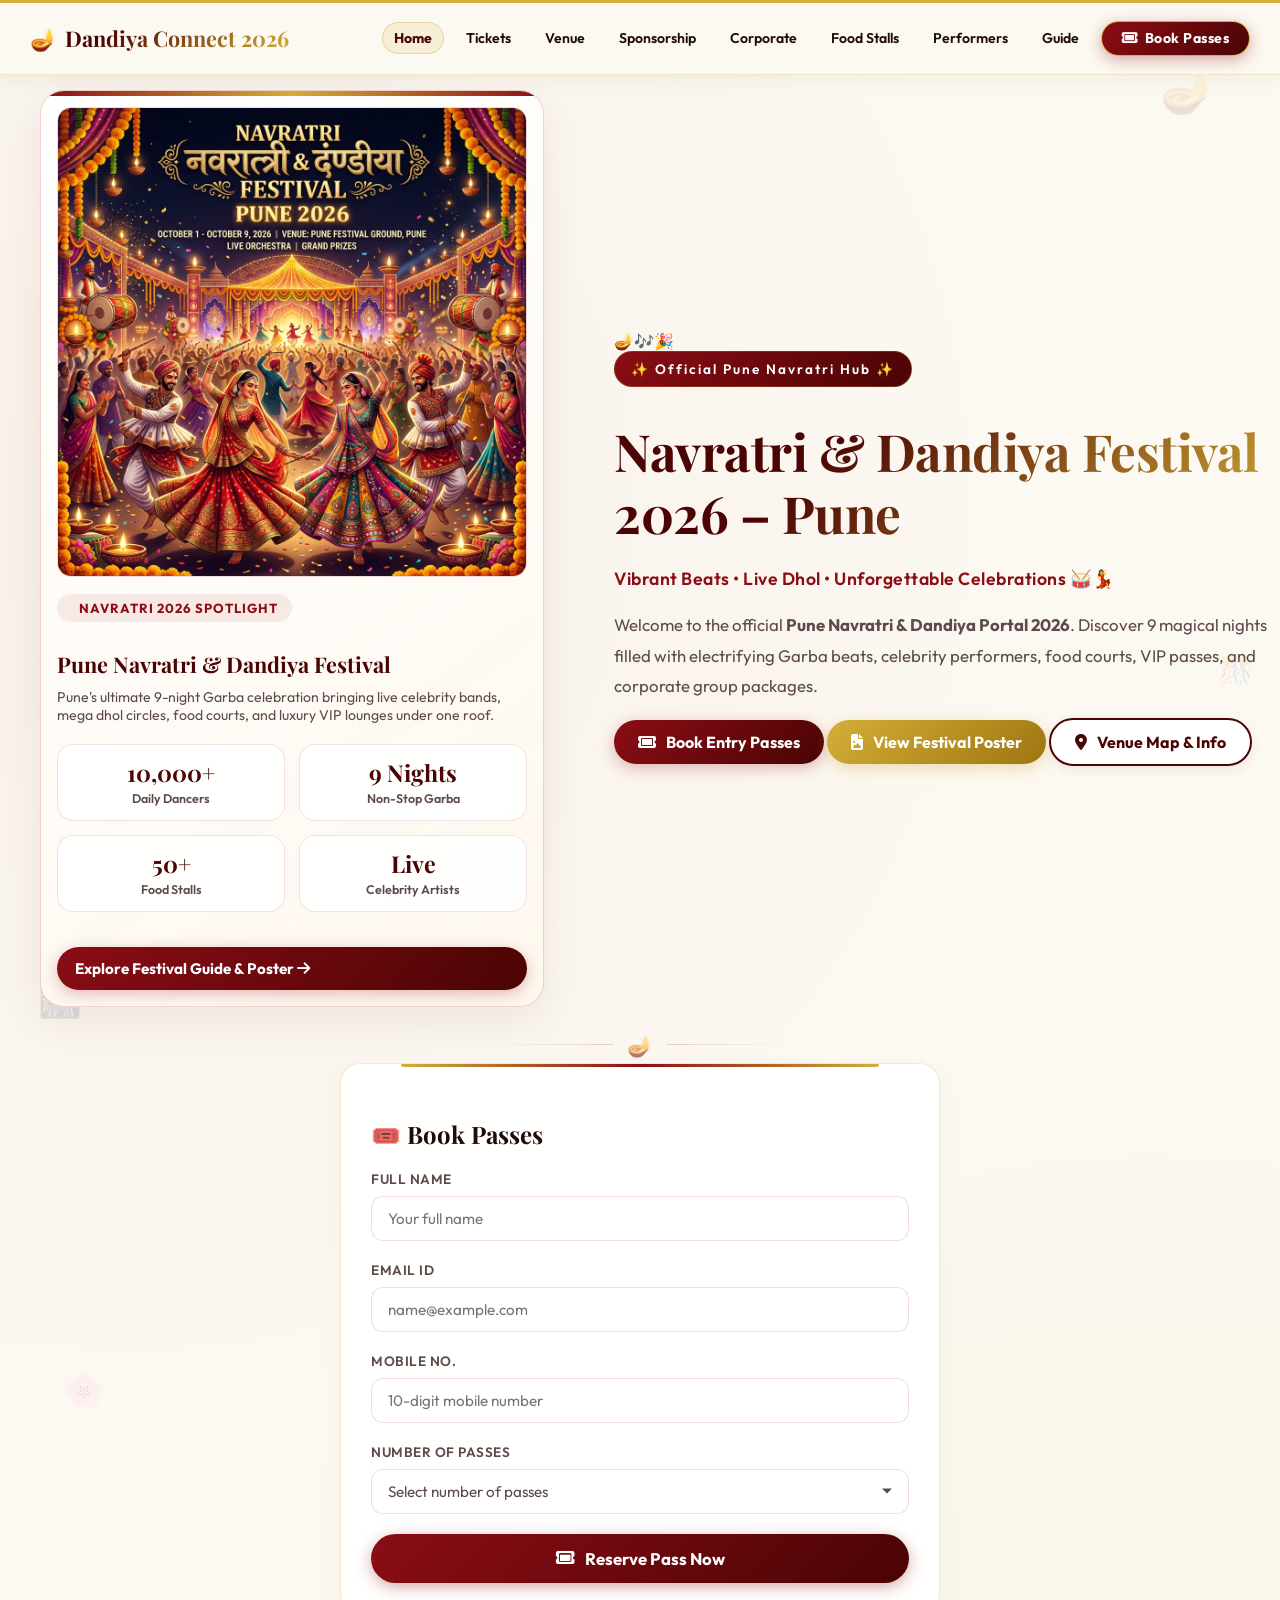
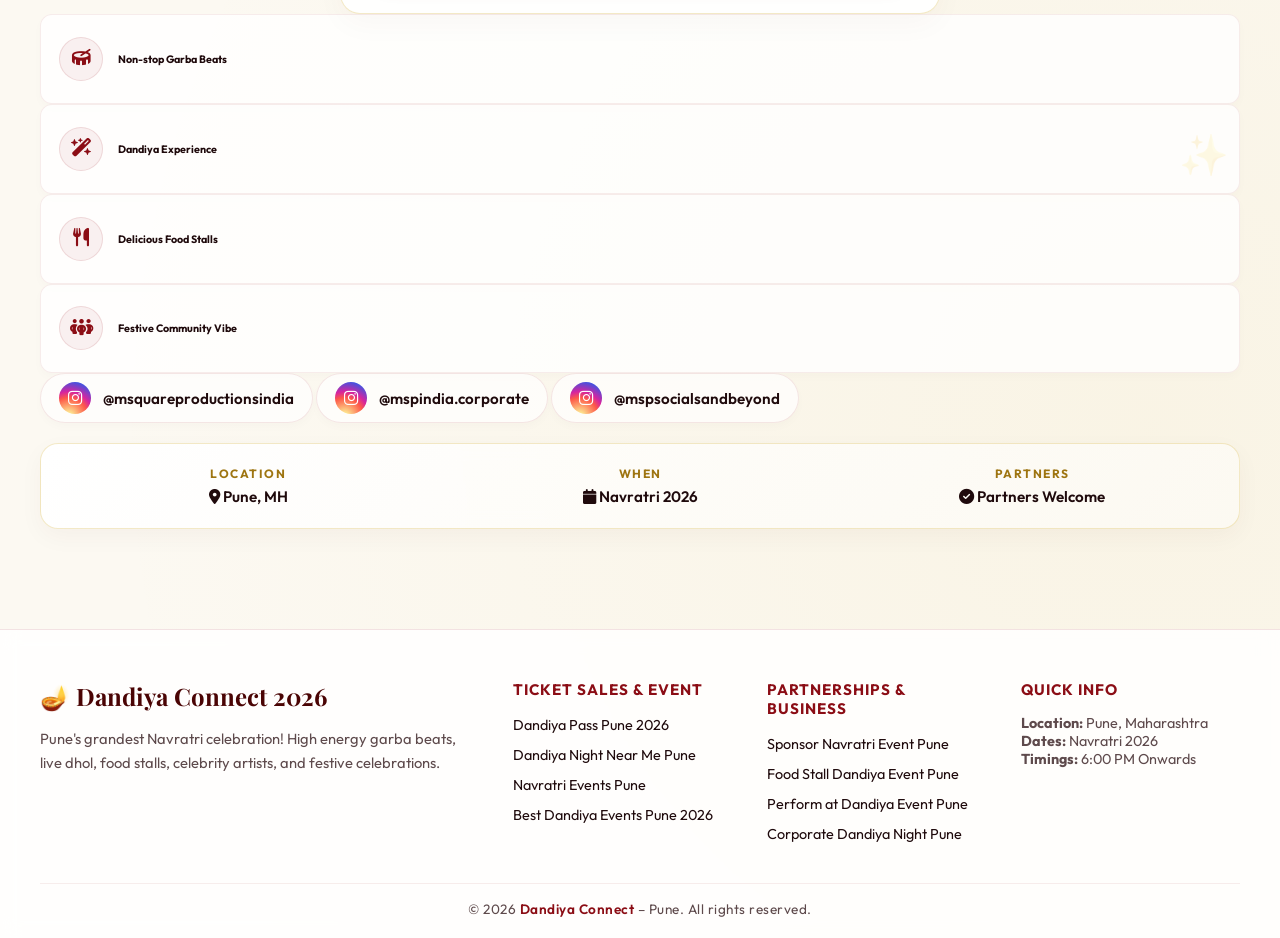
==== commit 2d4b0e5c: "refactor: update ticket booking UI components and add new stylesheet for enhanced layout consistency" ====
--- a/index.html
+++ b/index.html
@@ -4,60 +4,17 @@
 <head>
     <meta charset="UTF-8">
     <meta name="viewport" content="width=device-width, initial-scale=1.0">
-    <title>Navratri & Dandiya Festival Pune 2026 | Official Passes & Event Portal</title>
-    <meta name="description" content="Official website for Dandiya Connect Pune 2026. Book passes, explore celebrity artist lineups, food stalls, venue directions, corporate packages, and VIP tickets.">
-    <link rel="canonical" href="http://localhost:8080/index.html">
-
-    <!-- OpenGraph & Twitter Cards -->
-    <meta property="og:type" content="website">
-    <meta property="og:title" content="Navratri & Dandiya Festival Pune 2026 | Official Event Portal">
-    <meta property="og:description" content="Experience 9 magical nights of live Garba beats, Puneri Dhol, celebrity artists, food courts, and VIP lounges in Pune!">
-    <meta property="og:image" content="images/dandiya_hero_main.png">
-    <meta property="og:url" content="http://localhost:8080/index.html">
-    <meta name="twitter:card" content="summary_large_image">
-
-    <!-- Google Fonts & FontAwesome -->
+    <title>Dandiya Connect 2026 - Pune | Official Navratri Event & Passes</title>
+    <meta name="description" content="Official website for Dandiya Connect Pune 2026. Book passes, explore sponsorship opportunities, vendor food stalls, corporate packages, and performer slots.">
+
+    <!-- Import Google Fonts & FontAwesome -->
     <link rel="preconnect" href="https://fonts.googleapis.com">
     <link rel="preconnect" href="https://fonts.gstatic.com" crossorigin>
     <link href="https://fonts.googleapis.com/css2?family=Outfit:wght@300;400;600;700;800&family=Playfair+Display:ital,wght@0,600;0,700;1,600&display=swap" rel="stylesheet">
     <link rel="stylesheet" href="https://cdnjs.cloudflare.com/ajax/libs/font-awesome/6.4.0/css/all.min.css">
     
     <!-- Master Festive Stylesheet -->
-    <link rel="stylesheet" href="css/styles.css">
-
-    <!-- Structured Data JSON-LD (Schema.org Event) -->
-    <script type="application/ld+json">
-    {
-      "@context": "https://schema.org",
-      "@type": "Festival",
-      "name": "Dandiya Connect Pune 2026",
-      "startDate": "2026-10-10T18:00:00+05:30",
-      "endDate": "2026-10-18T23:30:00+05:30",
-      "eventAttendanceMode": "https://schema.org/OfflineEventAttendanceMode",
-      "eventStatus": "https://schema.org/EventScheduled",
-      "location": {
-        "@type": "Place",
-        "name": "Premium Outdoor Arena",
-        "address": {
-          "@type": "PostalAddress",
-          "addressLocality": "Pune",
-          "addressRegion": "MH",
-          "addressCountry": "IN"
-        }
-      },
-      "image": [
-        "images/dandiya_hero_main.png"
-      ],
-      "description": "Pune's biggest 9-night Navratri & Garba celebration featuring live celebrity bands, food stalls, and VIP lounges.",
-      "offers": {
-        "@type": "Offer",
-        "url": "http://localhost:8080/tickets.html",
-        "price": "499",
-        "priceCurrency": "INR",
-        "availability": "https://schema.org/InStock"
-      }
-    }
-    </script>
+    <link rel="stylesheet" href="css/styles.css?v=2.0">
 </head>
 
 <body>
@@ -79,7 +36,7 @@
                 <li><a href="food-stalls-vendors.html" class="nav-link">Food Stalls</a></li>
                 <li><a href="performers-artists.html" class="nav-link">Performers</a></li>
                 <li><a href="navratri-events-pune.html" class="nav-link">Guide</a></li>
-                <li><a href="tickets.html" class="nav-link nav-cta">Book Pass <i class="fa-solid fa-ticket"></i></a></li>
+                <li><a href="tickets.html" class="nav-link nav-cta"><i class="fa-solid fa-ticket me-1"></i> Book Passes</a></li>
             </ul>
         </div>
     </nav>
@@ -174,149 +131,35 @@
 
             </div> <!-- End of dandiya-grid -->
 
-            <!-- Live Countdown Timer -->
-            <div class="countdown-container reveal">
-                <div class="countdown-title">⏳ Festival Begins In</div>
-                <div class="countdown-grid">
-                    <div class="countdown-box">
-                        <div class="countdown-num" id="cdDays">67</div>
-                        <div class="countdown-label">Days</div>
-                    </div>
-                    <div class="countdown-box">
-                        <div class="countdown-num" id="cdHours">14</div>
-                        <div class="countdown-label">Hours</div>
-                    </div>
-                    <div class="countdown-box">
-                        <div class="countdown-num" id="cdMins">32</div>
-                        <div class="countdown-label">Mins</div>
-                    </div>
-                    <div class="countdown-box">
-                        <div class="countdown-num" id="cdSecs">45</div>
-                        <div class="countdown-label">Secs</div>
-                    </div>
-                </div>
+            <!-- Decorative Section Divider -->
+            <div class="section-divider reveal">
+                <span class="divider-icon">🪔</span>
             </div>
 
-            <!-- Featured Artist Showcase Section -->
-            <div class="reveal" style="margin-top: 50px;">
-                <div class="text-center mb-4">
-                    <span class="badge-festive text-uppercase">🎤 Star Attractions</span>
-                    <h2 style="font-family: 'Playfair Display', serif; color: var(--festive-crimson); margin-top: 10px;">Featured Performers & Artist Lineup</h2>
-                    <p style="color: var(--text-muted); max-width: 600px; margin: 0 auto;">Bringing Gujarat & Maharashtra's top Garba icons and Puneri Dhol artists under one roof.</p>
-                </div>
-
-                <div class="artist-showcase-grid">
-                    <div class="artist-showcase-card">
-                        <div class="artist-avatar-wrap">
-                            <div class="artist-avatar-icon"><i class="fa-solid fa-microphone-lines"></i></div>
-                        </div>
-                        <h4 class="artist-name">Traditional Garba Band</h4>
-                        <div class="artist-role">Live Singers & Orchestra</div>
-                        <p style="font-size: 0.88rem; color: var(--text-muted); margin: 0;">Rhythmic Dholak, Harmonium, and Authentic Gujarati Garba Vocals daily.</p>
-                    </div>
-
-                    <div class="artist-showcase-card">
-                        <div class="artist-avatar-wrap">
-                            <div class="artist-avatar-icon"><i class="fa-solid fa-drum"></i></div>
-                        </div>
-                        <h4 class="artist-name">Puneri Dhol Pathak</h4>
-                        <div class="artist-role">High-Energy Dhol Troupe</div>
-                        <p style="font-size: 0.88rem; color: var(--text-muted); margin: 0;">50+ Dhol Tasha performers bringing high-octane energy every evening.</p>
-                    </div>
-
-                    <div class="artist-showcase-card">
-                        <div class="artist-avatar-wrap">
-                            <div class="artist-avatar-icon"><i class="fa-solid fa-compact-disc"></i></div>
-                        </div>
-                        <h4 class="artist-name">Celebrity Fusion DJs</h4>
-                        <div class="artist-role">Festive Remix Beats</div>
-                        <p style="font-size: 0.88rem; color: var(--text-muted); margin: 0;">Modern EDM Garba remixes and Bollywood festive hits past 10 PM.</p>
-                    </div>
-                </div>
-            </div>
-
-            <!-- 9-Night Event Schedule Timeline -->
-            <div class="reveal" style="margin-top: 50px;">
-                <div class="text-center mb-4">
-                    <span class="badge-festive text-uppercase">📅 9 Nights Schedule</span>
-                    <h2 style="font-family: 'Playfair Display', serif; color: var(--festive-crimson); margin-top: 10px;">Festival Highlights Calendar</h2>
-                </div>
-
-                <div class="schedule-timeline">
-                    <div class="schedule-card">
-                        <span class="schedule-day">NIGHT 1 - OCT 10</span>
-                        <h4 style="color: var(--festive-crimson); font-family: 'Playfair Display', serif; margin: 5px 0;">Grand Opening & Maha Aarti</h4>
-                        <p style="font-size: 0.88rem; color: var(--text-muted); margin: 0;">Traditional Goddess Durga Aarti, Lamp Lighting, and Welcome Garba Circle.</p>
-                    </div>
-
-                    <div class="schedule-card">
-                        <span class="schedule-day">NIGHT 5 - OCT 14</span>
-                        <h4 style="color: var(--festive-crimson); font-family: 'Playfair Display', serif; margin: 5px 0;">Neon & LED Dandiya Night</h4>
-                        <p style="font-size: 0.88rem; color: var(--text-muted); margin: 0;">Complimentary glowing Dandiya sticks, UV light FX, and BEST Dress prizes.</p>
-                    </div>
-
-                    <div class="schedule-card">
-                        <span class="schedule-day">NIGHT 9 - OCT 18</span>
-                        <h4 style="color: var(--festive-crimson); font-family: 'Playfair Display', serif; margin: 5px 0;">Mega Finale & Celebrity Night</h4>
-                        <p style="font-size: 0.88rem; color: var(--text-muted); margin: 0;">Celebrity star appearances, trophy announcements, and grand Garba finale.</p>
-                    </div>
-                </div>
-            </div>
-
-            <!-- Why Choose Dandiya Connect Grid -->
-            <div class="dandiya-card reveal" style="margin-top: 50px; padding: 35px 25px;">
-                <div class="text-center mb-4">
-                    <span class="badge-festive text-uppercase">⭐ Why Attend</span>
-                    <h2 style="font-family: 'Playfair Display', serif; color: var(--festive-crimson); margin-top: 10px;">Why Pune Chooses Dandiya Connect</h2>
-                </div>
-
-                <div style="display: grid; grid-template-columns: repeat(auto-fit, minmax(240px, 1fr)); gap: 20px;">
-                    <div style="text-align: center; padding: 15px;">
-                        <div class="pill-icon" style="margin: 0 auto 12px;"><i class="fa-solid fa-shield-halved"></i></div>
-                        <h4 style="font-family: 'Playfair Display', serif; color: var(--festive-crimson); margin-bottom: 8px;">100% Women Safe</h4>
-                        <p style="font-size: 0.88rem; color: var(--text-muted); margin: 0;">Strict female security marshals, mandatory QR verification, and 24/7 CCTV.</p>
-                    </div>
-
-                    <div style="text-align: center; padding: 15px;">
-                        <div class="pill-icon" style="margin: 0 auto 12px;"><i class="fa-solid fa-sliders"></i></div>
-                        <h4 style="font-family: 'Playfair Display', serif; color: var(--festive-crimson); margin-bottom: 8px;">Concert Sound Systems</h4>
-                        <p style="font-size: 0.88rem; color: var(--text-muted); margin: 0;">Crystal clear 32-channel line array sound & 40ft LED backdrop backdrop wall.</p>
-                    </div>
-
-                    <div style="text-align: center; padding: 15px;">
-                        <div class="pill-icon" style="margin: 0 auto 12px;"><i class="fa-solid fa-utensils"></i></div>
-                        <h4 style="font-family: 'Playfair Display', serif; color: var(--festive-crimson); margin-bottom: 8px;">Gourmet Food Street</h4>
-                        <p style="font-size: 0.88rem; color: var(--text-muted); margin: 0;">50+ curated food stalls offering authentic Gujarati chaats, mocktails, and street food.</p>
-                    </div>
-
-                    <div style="text-align: center; padding: 15px;">
-                        <div class="pill-icon" style="margin: 0 auto 12px;"><i class="fa-solid fa-gift"></i></div>
-                        <h4 style="font-family: 'Playfair Display', serif; color: var(--festive-crimson); margin-bottom: 8px;">Free Dandiya Sticks</h4>
-                        <p style="font-size: 0.88rem; color: var(--text-muted); margin: 0;">Every valid entry pass includes complimentary polished wooden Dandiya sticks.</p>
-                    </div>
-                </div>
-            </div>
-
-            <!-- Full-Width Booking Form Section -->
-            <div class="dandiya-footer-section" style="margin-top: 50px;">
+            <!-- Full-Width Booking Section -->
+            <div class="dandiya-footer-section">
+
                 <div class="footer-columns-wrapper">
 
                     <!-- Left Column: Booking Form -->
                     <div class="footer-col-left reveal" id="bookingFormSection">
                         <div class="booking-form">
-                            <h3 class="booking-title">🎟️ Instant Pass Reservation</h3>
+                            <h3 class="booking-title">🎟️ Book Passes</h3>
                             <form method="POST" id="bookingForm" onsubmit="handleBooking(event)">
                                 <div class="form-group">
                                     <label for="fullname" class="form-label">Full Name</label>
-                                    <input type="text" id="fullname" name="fullname" class="form-control" placeholder="Your full name" required>
+                                    <input type="text" id="fullname" name="fullname" class="form-control"
+                                        placeholder="Your full name" required>
                                 </div>
                                 <div class="form-group">
                                     <label for="email" class="form-label">Email ID</label>
-                                    <input type="email" id="email" name="email" class="form-control" placeholder="name@example.com" required>
+                                    <input type="email" id="email" name="email" class="form-control"
+                                        placeholder="name@example.com" required>
                                 </div>
                                 <div class="form-group">
                                     <label for="mobile" class="form-label">Mobile No.</label>
-                                    <input type="tel" id="mobile" name="mobile" class="form-control" placeholder="10-digit mobile number" required pattern="[0-9]{10}">
+                                    <input type="tel" id="mobile" name="mobile" class="form-control"
+                                        placeholder="10-digit mobile number" required pattern="[0-9]{10}">
                                 </div>
                                 <div class="form-group">
                                     <label class="form-label">Number of Passes</label>
@@ -324,10 +167,10 @@
                                     <div class="custom-select-wrap" id="passesDropdown">
                                         <div class="custom-select-trigger">Select number of passes</div>
                                         <div class="custom-select-options">
-                                            <div class="custom-option" data-value="1">1 Single Pass (₹499)</div>
-                                            <div class="custom-option" data-value="2">2 Couple Passes (₹899)</div>
-                                            <div class="custom-option" data-value="5">5 Squad Passes (₹1,999)</div>
-                                            <div class="custom-option" data-value="10">10+ Corporate Passes</div>
+                                            <div class="custom-option" data-value="1">1 Pass</div>
+                                            <div class="custom-option" data-value="2">2 Passes (Couple)</div>
+                                            <div class="custom-option" data-value="5">5 Passes (Group)</div>
+                                            <div class="custom-option" data-value="10">10+ Passes (VIP/Corporate)</div>
                                         </div>
                                     </div>
                                 </div>
@@ -339,103 +182,130 @@
                         </div>
                     </div>
 
-                    <!-- Right Column: Instagram Handles & Quick Info -->
+                    <!-- Right Column: Highlights & Social Handles -->
                     <div class="footer-col-right">
-                        <div class="dandiya-card">
-                            <h4 style="font-family: 'Playfair Display', serif; color: var(--festive-crimson); margin-top: 0;">Follow Us On Instagram</h4>
-                            <p style="font-size: 0.88rem; color: var(--text-muted);">Stay updated with daily artist announcements, costume contests, and video highlights!</p>
-
-                            <div class="insta-links-wrapper stack">
-                                <a href="https://www.instagram.com/msquareproductionsindia" target="_blank" class="insta-link">
-                                    <span class="insta-icon-wrapper"><i class="fa-brands fa-instagram"></i></span>
-                                    <span>@msquareproductionsindia</span>
-                                </a>
-                                <a href="https://www.instagram.com/mspindia.corporate" target="_blank" class="insta-link">
-                                    <span class="insta-icon-wrapper"><i class="fa-brands fa-instagram"></i></span>
-                                    <span>@mspindia.corporate</span>
-                                </a>
+                        <!-- Highlights Points -->
+                        <div class="dandiya-highlights-grid">
+                            <div class="highlights-col">
+                                <div class="feature-item highlight-item">
+                                    <div class="pill-icon"><i class="fa-solid fa-drum"></i></div>
+                                    <div>
+                                        <h6 class="mb-0 fw-bold highlight-title">Non-stop Garba Beats</h6>
+                                    </div>
+                                </div>
+                                <div class="feature-item highlight-item">
+                                    <div class="pill-icon">
+                                        <i class="fa-solid fa-wand-magic-sparkles"></i>
+                                    </div>
+                                    <div>
+                                        <h6 class="mb-0 fw-bold highlight-title">Dandiya Experience</h6>
+                                    </div>
+                                </div>
                             </div>
-
-                            <div class="dandiya-details-card" style="margin-top: 20px;">
-                                <div class="details-grid">
+                            <div class="highlights-col">
+                                <div class="feature-item highlight-item">
+                                    <div class="pill-icon"><i class="fa-solid fa-utensils"></i></div>
                                     <div>
-                                        <span class="details-label">LOCATION</span>
-                                        <span class="details-value"><i class="fa-solid fa-location-dot text-danger me-1"></i> Pune, MH</span>
-                                    </div>
+                                        <h6 class="mb-0 fw-bold highlight-title">Delicious Food Stalls</h6>
+                                    </div>
+                                </div>
+                                <div class="feature-item highlight-item">
+                                    <div class="pill-icon"><i class="fa-solid fa-people-group"></i></div>
                                     <div>
-                                        <span class="details-label">TIMINGS</span>
-                                        <span class="details-value"><i class="fa-solid fa-clock text-danger me-1"></i> 6:00 PM Onwards</span>
+                                        <h6 class="mb-0 fw-bold highlight-title">Festive Community Vibe</h6>
                                     </div>
                                 </div>
                             </div>
                         </div>
-                    </div>
-
-                </div>
+
+                        <!-- Instagram Handles -->
+                        <div class="insta-links-wrapper stack">
+                            <a href="https://www.instagram.com/msquareproductionsindia?igsh=ZWN5aWIxb2FmY2Uw"
+                                target="_blank" class="insta-link">
+                                <span class="insta-icon-wrapper">
+                                    <i class="fa-brands fa-instagram"></i>
+                                </span>
+                                <span>@msquareproductionsindia</span>
+                            </a>
+                            <a href="https://www.instagram.com/mspindia.corporate?igsh=OWgzamx2c2h6ODQ=" target="_blank"
+                                class="insta-link">
+                                <span class="insta-icon-wrapper">
+                                    <i class="fa-brands fa-instagram"></i>
+                                </span>
+                                <span>@mspindia.corporate</span>
+                            </a>
+                            <a href="https://www.instagram.com/mspsocialsandbeyond?igsh=MTdzdzBrY2kwMnhjZw=="
+                                target="_blank" class="insta-link">
+                                <span class="insta-icon-wrapper">
+                                    <i class="fa-brands fa-instagram"></i>
+                                </span>
+                                <span>@mspsocialsandbeyond</span>
+                            </a>
+                        </div>
+
+                        <!-- Location & Details Card -->
+                        <div class="dandiya-card dandiya-details-card">
+                            <div class="details-grid">
+                                <div>
+                                    <span class="details-label">LOCATION</span>
+                                    <span class="details-value"><i class="fa-solid fa-location-dot text-danger me-1"></i> Pune, MH</span>
+                                </div>
+                                <div>
+                                    <span class="details-label">WHEN</span>
+                                    <span class="details-value"><i class="fa-solid fa-calendar text-danger me-1"></i> Navratri 2026</span>
+                                </div>
+                                <div>
+                                    <span class="details-label">PARTNERS</span>
+                                    <span class="details-value"><i class="fa-solid fa-circle-check text-success me-1"></i> Partners Welcome</span>
+                                </div>
+                            </div>
+                        </div>
+                    </div>
+
+                </div>
+
             </div>
-
-            <!-- Pre-Footer CTA Banner -->
-            <div class="prefooter-cta-banner reveal">
-                <h2>Ready for Pune's Biggest Navratri Night?</h2>
-                <p>Early bird discount passes are selling fast! Secure your entry pass today and get free wooden Dandiya sticks.</p>
-                <a href="tickets.html" class="btn-festive-gold" style="padding: 14px 36px; font-size: 1.05rem;">
-                    <i class="fa-solid fa-ticket me-2"></i> Book Early Bird Pass Now
-                </a>
-            </div>
-
         </div>
     </div>
 
-    <!-- Master Multi-Column Footer -->
+    <!-- Master Multi-Column Cross-Linking SEO Footer -->
     <footer class="master-seo-footer">
         <div class="dandiya-container">
             <div class="footer-grid">
                 <div class="footer-brand-col">
                     <h4>🪔 Dandiya Connect 2026</h4>
-                    <p>Pune's premier Navratri celebration bringing high-energy Garba beats, live Puneri Dhol, food courts, celebrity singers, and VIP lounge hospitality under one roof.</p>
-                    
-                    <div style="display: flex; gap: 12px; margin-top: 15px;">
-                        <a href="https://www.instagram.com/msquareproductionsindia" target="_blank" style="color: var(--festive-gold); font-size: 1.2rem;"><i class="fa-brands fa-instagram"></i></a>
-                        <a href="#" style="color: var(--festive-gold); font-size: 1.2rem;"><i class="fa-brands fa-facebook"></i></a>
-                        <a href="#" style="color: var(--festive-gold); font-size: 1.2rem;"><i class="fa-brands fa-linkedin"></i></a>
-                    </div>
-                </div>
-
+                    <p>Pune's grandest Navratri celebration! High energy garba beats, live dhol, food stalls, celebrity artists, and festive celebrations.</p>
+                </div>
                 <div class="footer-col">
-                    <h5>Quick Links</h5>
+                    <h5>Ticket Sales & Event</h5>
                     <ul class="footer-links">
-                        <li><a href="tickets.html">Tickets & Passes</a></li>
-                        <li><a href="venue.html">Venue & Directions</a></li>
-                        <li><a href="sponsorship.html">Sponsorship Deck</a></li>
-                        <li><a href="corporate-bookings.html">Corporate Passes</a></li>
-                        <li><a href="food-stalls-vendors.html">Food Stalls</a></li>
-                        <li><a href="performers-artists.html">Performers & Artists</a></li>
-                        <li><a href="navratri-events-pune.html">Navratri Guide</a></li>
+                        <li><a href="tickets.html">Dandiya Pass Pune 2026</a></li>
+                        <li><a href="venue.html">Dandiya Night Near Me Pune</a></li>
+                        <li><a href="navratri-events-pune.html">Navratri Events Pune</a></li>
+                        <li><a href="best-dandiya-events-pune-2026.html">Best Dandiya Events Pune 2026</a></li>
                     </ul>
                 </div>
-
                 <div class="footer-col">
-                    <h5>Contact & Venue</h5>
-                    <p style="font-size:0.88rem; color: var(--text-muted); line-height: 1.6;">
-                        <strong>Location:</strong> Premium Arena, Pune<br>
-                        <strong>Email:</strong> info@dandiyaconnect.com<br>
-                        <strong>Phone:</strong> +91 98765 43210<br>
-                        <strong>Dates:</strong> Navratri 2026
+                    <h5>Partnerships & Business</h5>
+                    <ul class="footer-links">
+                        <li><a href="sponsorship.html">Sponsor Navratri Event Pune</a></li>
+                        <li><a href="food-stalls-vendors.html">Food Stall Dandiya Event Pune</a></li>
+                        <li><a href="performers-artists.html">Perform at Dandiya Event Pune</a></li>
+                        <li><a href="corporate-bookings.html">Corporate Dandiya Night Pune</a></li>
+                    </ul>
+                </div>
+                <div class="footer-col">
+                    <h5>Quick Info</h5>
+                    <p style="font-size:0.9rem; color: var(--text-muted);">
+                        <strong>Location:</strong> Pune, Maharashtra<br>
+                        <strong>Dates:</strong> Navratri 2026<br>
+                        <strong>Timings:</strong> 6:00 PM Onwards
                     </p>
                 </div>
-
-                <div class="footer-col">
-                    <h5>Newsletter</h5>
-                    <p style="font-size:0.85rem; color: var(--text-muted);">Subscribe for artist updates & early bird discounts:</p>
-                    <form onsubmit="event.preventDefault(); alert('Subscribed successfully!');" class="newsletter-box">
-                        <input type="email" placeholder="Your email..." required>
-                        <button type="submit">Join</button>
-                    </form>
-                </div>
             </div>
 
             <div class="dandiya-footer-bar">
-                © 2026 <strong>Dandiya Connect Pune</strong>. All rights reserved. | Built for Navratri 2026.
+                © 2026 <strong>Dandiya Connect</strong> – Pune. All rights reserved.
             </div>
         </div>
     </footer>
@@ -444,30 +314,8 @@
     <script>
         function handleBooking(event) {
             event.preventDefault();
-            alert("Thank you for your pass reservation request! We will get in touch with you shortly on your email/mobile.");
+            alert("Thank you for your booking request! We will get in touch with you shortly on your email/mobile.");
         }
-
-        // Live Countdown Timer Script
-        (function() {
-            var eventDate = new Date("Oct 10, 2026 18:00:00").getTime();
-            function updateCountdown() {
-                var now = new Date().getTime();
-                var diff = eventDate - now;
-                if (diff > 0) {
-                    var days = Math.floor(diff / (1000 * 60 * 60 * 24));
-                    var hours = Math.floor((diff % (1000 * 60 * 60 * 24)) / (1000 * 60 * 60));
-                    var mins = Math.floor((diff % (1000 * 60 * 60)) / (1000 * 60));
-                    var secs = Math.floor((diff % (1000 * 60)) / 1000);
-
-                    document.getElementById('cdDays').textContent = days;
-                    document.getElementById('cdHours').textContent = hours < 10 ? '0' + hours : hours;
-                    document.getElementById('cdMins').textContent = mins < 10 ? '0' + mins : mins;
-                    document.getElementById('cdSecs').textContent = secs < 10 ? '0' + secs : secs;
-                }
-            }
-            updateCountdown();
-            setInterval(updateCountdown, 1000);
-        })();
 
         // Mobile Nav Toggle
         (function() {
--- a/css/styles.css
+++ b/css/styles.css
@@ -12,15 +12,16 @@
 }
 
 :root {
-    --festive-red: #9e1b24;
-    --festive-crimson: #5c060a;
-    --festive-gold: #cfa12b;
+    --festive-red: #8b0d15;
+    --festive-crimson: #4a0404;
+    --festive-gold: #d4af37;
     --festive-gold-dark: #9e7511;
-    --bg-light: #fefcf9;
-    --text-dark: #2a1113;
-    --text-muted: #5e4f50;
-    --card-bg: rgba(255, 255, 255, 0.88);
-    --card-border: rgba(158, 27, 36, 0.12);
+    --festive-gold-light: #f5e6ab;
+    --bg-light: #fcf9f2;
+    --text-dark: #1f0a0c;
+    --text-muted: #5e4a4c;
+    --card-bg: rgba(255, 255, 255, 0.92);
+    --card-border: rgba(212, 175, 55, 0.28);
 }
 
 body {
@@ -31,8 +32,8 @@
     padding: 0;
     min-height: 100vh;
     position: relative;
-    background-image: radial-gradient(circle at 10% 20%, rgba(158, 27, 36, 0.04) 0%, transparent 40%),
-                      radial-gradient(circle at 90% 80%, rgba(207, 161, 43, 0.06) 0%, transparent 45%);
+    background-image: radial-gradient(circle at 10% 20%, rgba(139, 13, 21, 0.04) 0%, transparent 40%),
+                      radial-gradient(circle at 90% 80%, rgba(212, 175, 55, 0.07) 0%, transparent 45%);
 }
 
 .dandiya-body {
@@ -46,7 +47,7 @@
 
 .dandiya-container {
     width: 100%;
-    max-width: 1200px;
+    max-width: 1240px;
     margin-right: auto;
     margin-left: auto;
     padding-right: 20px;
@@ -61,20 +62,20 @@
     left: 0;
     right: 0;
     height: 75px;
-    background: rgba(254, 252, 249, 0.95);
+    background: rgba(252, 249, 242, 0.96);
     backdrop-filter: blur(14px);
     -webkit-backdrop-filter: blur(14px);
     border-top: 3px solid var(--festive-gold);
-    border-bottom: 1px solid rgba(158, 27, 36, 0.12);
+    border-bottom: 1px solid rgba(212, 175, 55, 0.25);
     z-index: 1000;
     display: flex;
     align-items: center;
-    box-shadow: 0 4px 20px rgba(92, 6, 10, 0.06);
+    box-shadow: 0 4px 20px rgba(74, 4, 4, 0.06);
 }
 
 .nav-container {
     width: 100%;
-    max-width: 1240px;
+    max-width: 1260px;
     margin: 0 auto;
     padding: 0 20px;
     display: flex;
@@ -85,7 +86,7 @@
 .nav-brand {
     font-family: 'Playfair Display', serif;
     font-weight: 700;
-    font-size: 1.4rem;
+    font-size: 1.35rem;
     color: var(--festive-crimson);
     text-decoration: none;
     display: flex;
@@ -95,7 +96,7 @@
 }
 
 .nav-brand span {
-    background: linear-gradient(135deg, var(--festive-crimson) 30%, var(--festive-gold) 100%);
+    background: linear-gradient(135deg, var(--festive-crimson) 20%, var(--festive-gold) 100%);
     -webkit-background-clip: text;
     -webkit-text-fill-color: transparent;
 }
@@ -103,49 +104,58 @@
 .nav-menu {
     display: flex;
     align-items: center;
-    gap: 16px;
+    gap: 10px;
     list-style: none;
     margin: 0;
     padding: 0;
+    flex-wrap: nowrap;
 }
 
 .nav-link {
     text-decoration: none;
     color: var(--text-dark);
     font-weight: 600;
-    font-size: 0.92rem;
+    font-size: 0.88rem;
     transition: all 0.25s ease;
-    padding: 8px 14px;
+    padding: 7px 12px;
     border-radius: 20px;
     white-space: nowrap;
+    display: inline-block;
 }
 
 .nav-link:hover {
     color: var(--festive-red);
-    background: rgba(158, 27, 36, 0.06);
+    background: rgba(139, 13, 21, 0.06);
 }
 
 .nav-link.active {
     color: var(--festive-crimson);
     font-weight: 700;
-    background: rgba(158, 27, 36, 0.08);
-    box-shadow: inset 0 0 0 1px rgba(158, 27, 36, 0.15);
+    background: rgba(212, 175, 55, 0.14);
+    box-shadow: inset 0 0 0 1px rgba(212, 175, 55, 0.4);
 }
 
 .nav-cta {
     background: linear-gradient(135deg, var(--festive-red) 0%, var(--festive-crimson) 100%);
-    color: #fff !important;
-    padding: 9px 22px;
-    border-radius: 25px;
-    font-weight: 700;
-    font-size: 0.9rem;
-    box-shadow: 0 4px 12px rgba(158, 27, 36, 0.25);
-    white-space: nowrap;
+    color: #ffffff !important;
+    padding: 9px 20px !important;
+    border-radius: 30px;
+    font-weight: 700;
+    font-size: 0.88rem !important;
+    letter-spacing: 0.5px;
+    box-shadow: 0 4px 15px rgba(139, 13, 21, 0.35);
+    border: 1px solid var(--festive-gold);
+    white-space: nowrap !important;
+    display: inline-flex !important;
+    align-items: center;
+    justify-content: center;
+    gap: 6px;
+    line-height: 1 !important;
 }
 
 .nav-cta:hover {
-    transform: translateY(-1px);
-    box-shadow: 0 6px 18px rgba(158, 27, 36, 0.4);
+    transform: translateY(-2px);
+    box-shadow: 0 6px 20px rgba(139, 13, 21, 0.5);
     background: linear-gradient(135deg, var(--festive-crimson) 0%, var(--festive-red) 100%);
 }
 
@@ -158,7 +168,7 @@
     cursor: pointer;
 }
 
-@media (max-width: 991px) {
+@media (max-width: 1199px) {
     .mobile-toggle {
         display: block;
     }
@@ -168,13 +178,13 @@
         top: 75px;
         left: 0;
         right: 0;
-        background: #fefcf9;
-        border-bottom: 1px solid rgba(158, 27, 36, 0.15);
+        background: #fcf9f2;
+        border-bottom: 2px solid var(--festive-gold);
         flex-direction: column;
         align-items: flex-start;
         padding: 20px;
-        gap: 15px;
-        box-shadow: 0 15px 30px rgba(0, 0, 0, 0.1);
+        gap: 12px;
+        box-shadow: 0 15px 30px rgba(0, 0, 0, 0.12);
         display: none;
     }
 
@@ -502,11 +512,51 @@
     align-items: center;
     justify-content: center;
     gap: 10px;
-    box-shadow: 0 4px 15px rgba(158, 27, 36, 0.25);
+    box-shadow: 0 4px 15px rgba(139, 13, 21, 0.35);
     cursor: pointer;
     width: 100%;
     font-size: 1.05rem;
     font-family: 'Outfit', sans-serif;
+}
+
+/* ─── Location & Quick Details Card ─── */
+.dandiya-details-card {
+    background: linear-gradient(135deg, rgba(255, 255, 255, 0.95), rgba(252, 249, 242, 0.95));
+    border: 1px solid var(--card-border);
+    border-radius: 18px;
+    padding: 22px 20px;
+    margin-top: 20px;
+    box-shadow: 0 8px 24px rgba(74, 4, 4, 0.04);
+}
+
+.details-grid {
+    display: grid;
+    grid-template-columns: repeat(1, 1fr);
+    gap: 18px;
+    text-align: center;
+}
+
+@media (min-width: 576px) {
+    .details-grid {
+        grid-template-columns: repeat(3, 1fr);
+    }
+}
+
+.details-label {
+    display: block;
+    font-size: 0.75rem;
+    font-weight: 700;
+    letter-spacing: 1.5px;
+    color: var(--festive-gold-dark);
+    margin-bottom: 6px;
+    text-transform: uppercase;
+}
+
+.details-value {
+    display: block;
+    font-size: 0.95rem;
+    font-weight: 600;
+    color: var(--text-dark);
 }
 
 .btn-submit:hover {
@@ -1050,226 +1100,3 @@
     box-shadow: 0 10px 25px rgba(0, 0, 0, 0.15);
 }
 
-/* ─── Live Countdown Timer ─── */
-.countdown-container {
-    background: linear-gradient(135deg, var(--festive-crimson) 0%, var(--festive-red) 100%);
-    border: 2px solid var(--festive-gold);
-    border-radius: 20px;
-    padding: 25px 20px;
-    color: #ffffff;
-    text-align: center;
-    box-shadow: 0 12px 35px rgba(92, 6, 10, 0.2);
-    margin: 35px 0;
-}
-
-.countdown-title {
-    font-family: 'Playfair Display', serif;
-    font-size: 1.25rem;
-    color: var(--festive-gold);
-    margin: 0 0 15px;
-    letter-spacing: 1px;
-    text-transform: uppercase;
-}
-
-.countdown-grid {
-    display: flex;
-    justify-content: center;
-    align-items: center;
-    gap: 15px;
-}
-
-.countdown-box {
-    background: rgba(0, 0, 0, 0.25);
-    border: 1px solid rgba(207, 161, 43, 0.4);
-    border-radius: 14px;
-    padding: 12px 18px;
-    min-width: 75px;
-    backdrop-filter: blur(6px);
-}
-
-.countdown-num {
-    font-size: 1.8rem;
-    font-weight: 800;
-    line-height: 1;
-    color: #ffffff;
-    font-family: 'Outfit', sans-serif;
-}
-
-.countdown-label {
-    font-size: 0.72rem;
-    text-transform: uppercase;
-    letter-spacing: 1.5px;
-    color: rgba(255, 255, 255, 0.85);
-    margin-top: 5px;
-}
-
-/* ─── Artist Showcase Grid ─── */
-.artist-showcase-grid {
-    display: grid;
-    grid-template-columns: repeat(1, 1fr);
-    gap: 22px;
-    margin: 30px 0;
-}
-
-@media (min-width: 768px) {
-    .artist-showcase-grid {
-        grid-template-columns: repeat(3, 1fr);
-    }
-}
-
-.artist-showcase-card {
-    background: var(--card-bg);
-    border: 1px solid var(--card-border);
-    border-radius: 20px;
-    padding: 20px;
-    text-align: center;
-    transition: all 0.35s ease;
-    backdrop-filter: blur(8px);
-}
-
-.artist-showcase-card:hover {
-    transform: translateY(-4px);
-    border-color: var(--festive-red);
-    box-shadow: 0 12px 30px rgba(158, 27, 36, 0.15);
-}
-
-.artist-avatar-wrap {
-    width: 90px;
-    height: 90px;
-    border-radius: 50%;
-    margin: 0 auto 15px;
-    background: linear-gradient(135deg, var(--festive-red), var(--festive-gold));
-    padding: 3px;
-    box-shadow: 0 6px 18px rgba(158, 27, 36, 0.2);
-}
-
-.artist-avatar-icon {
-    width: 100%;
-    height: 100%;
-    border-radius: 50%;
-    background: #ffffff;
-    display: flex;
-    align-items: center;
-    justify-content: center;
-    font-size: 2.2rem;
-    color: var(--festive-crimson);
-}
-
-.artist-name {
-    font-family: 'Playfair Display', serif;
-    font-size: 1.2rem;
-    color: var(--festive-crimson);
-    margin: 0 0 5px;
-}
-
-.artist-role {
-    font-size: 0.82rem;
-    color: var(--festive-gold-dark);
-    font-weight: 700;
-    text-transform: uppercase;
-    letter-spacing: 1px;
-    margin-bottom: 8px;
-}
-
-/* ─── Festival Timeline / Schedule ─── */
-.schedule-timeline {
-    display: grid;
-    grid-template-columns: 1fr;
-    gap: 15px;
-    margin: 30px 0;
-}
-
-@media (min-width: 768px) {
-    .schedule-timeline {
-        grid-template-columns: repeat(3, 1fr);
-    }
-}
-
-.schedule-card {
-    background: rgba(255, 255, 255, 0.9);
-    border: 1px solid rgba(158, 27, 36, 0.12);
-    border-radius: 16px;
-    padding: 20px;
-    transition: all 0.3s ease;
-}
-
-.schedule-card:hover {
-    border-color: var(--festive-gold-dark);
-    box-shadow: 0 8px 24px rgba(207, 161, 43, 0.15);
-}
-
-.schedule-day {
-    display: inline-block;
-    background: linear-gradient(135deg, var(--festive-red), var(--festive-crimson));
-    color: #ffffff;
-    font-size: 0.75rem;
-    font-weight: 700;
-    padding: 4px 12px;
-    border-radius: 12px;
-    margin-bottom: 10px;
-    letter-spacing: 1px;
-}
-
-/* ─── Pre-Footer Call To Action Banner ─── */
-.prefooter-cta-banner {
-    background: linear-gradient(135deg, var(--festive-crimson) 0%, var(--festive-red) 100%);
-    border: 2px solid var(--festive-gold);
-    border-radius: 24px;
-    padding: 45px 30px;
-    text-align: center;
-    color: #ffffff;
-    margin: 50px 0 20px;
-    box-shadow: 0 16px 40px rgba(92, 6, 10, 0.25);
-    position: relative;
-    overflow: hidden;
-}
-
-.prefooter-cta-banner h2 {
-    font-family: 'Playfair Display', serif;
-    font-size: 2.2rem;
-    color: #ffffff;
-    margin: 0 0 12px;
-}
-
-.prefooter-cta-banner p {
-    font-size: 1.05rem;
-    color: rgba(255, 255, 255, 0.9);
-    max-width: 650px;
-    margin: 0 auto 25px;
-    line-height: 1.6;
-}
-
-/* ─── Trust Badges & Newsletter ─── */
-.newsletter-box {
-    display: flex;
-    gap: 10px;
-    max-width: 450px;
-    margin: 15px 0;
-}
-
-.newsletter-box input {
-    flex: 1;
-    padding: 10px 16px;
-    border-radius: 20px;
-    border: 1px solid rgba(158, 27, 36, 0.2);
-    font-size: 0.9rem;
-    outline: none;
-}
-
-.newsletter-box button {
-    background: linear-gradient(135deg, var(--festive-red), var(--festive-crimson));
-    color: #fff;
-    border: none;
-    border-radius: 20px;
-    padding: 10px 20px;
-    font-weight: 700;
-    cursor: pointer;
-    font-size: 0.88rem;
-    transition: all 0.25s ease;
-}
-
-.newsletter-box button:hover {
-    transform: translateY(-1px);
-    box-shadow: 0 4px 12px rgba(158, 27, 36, 0.3);
-}
-
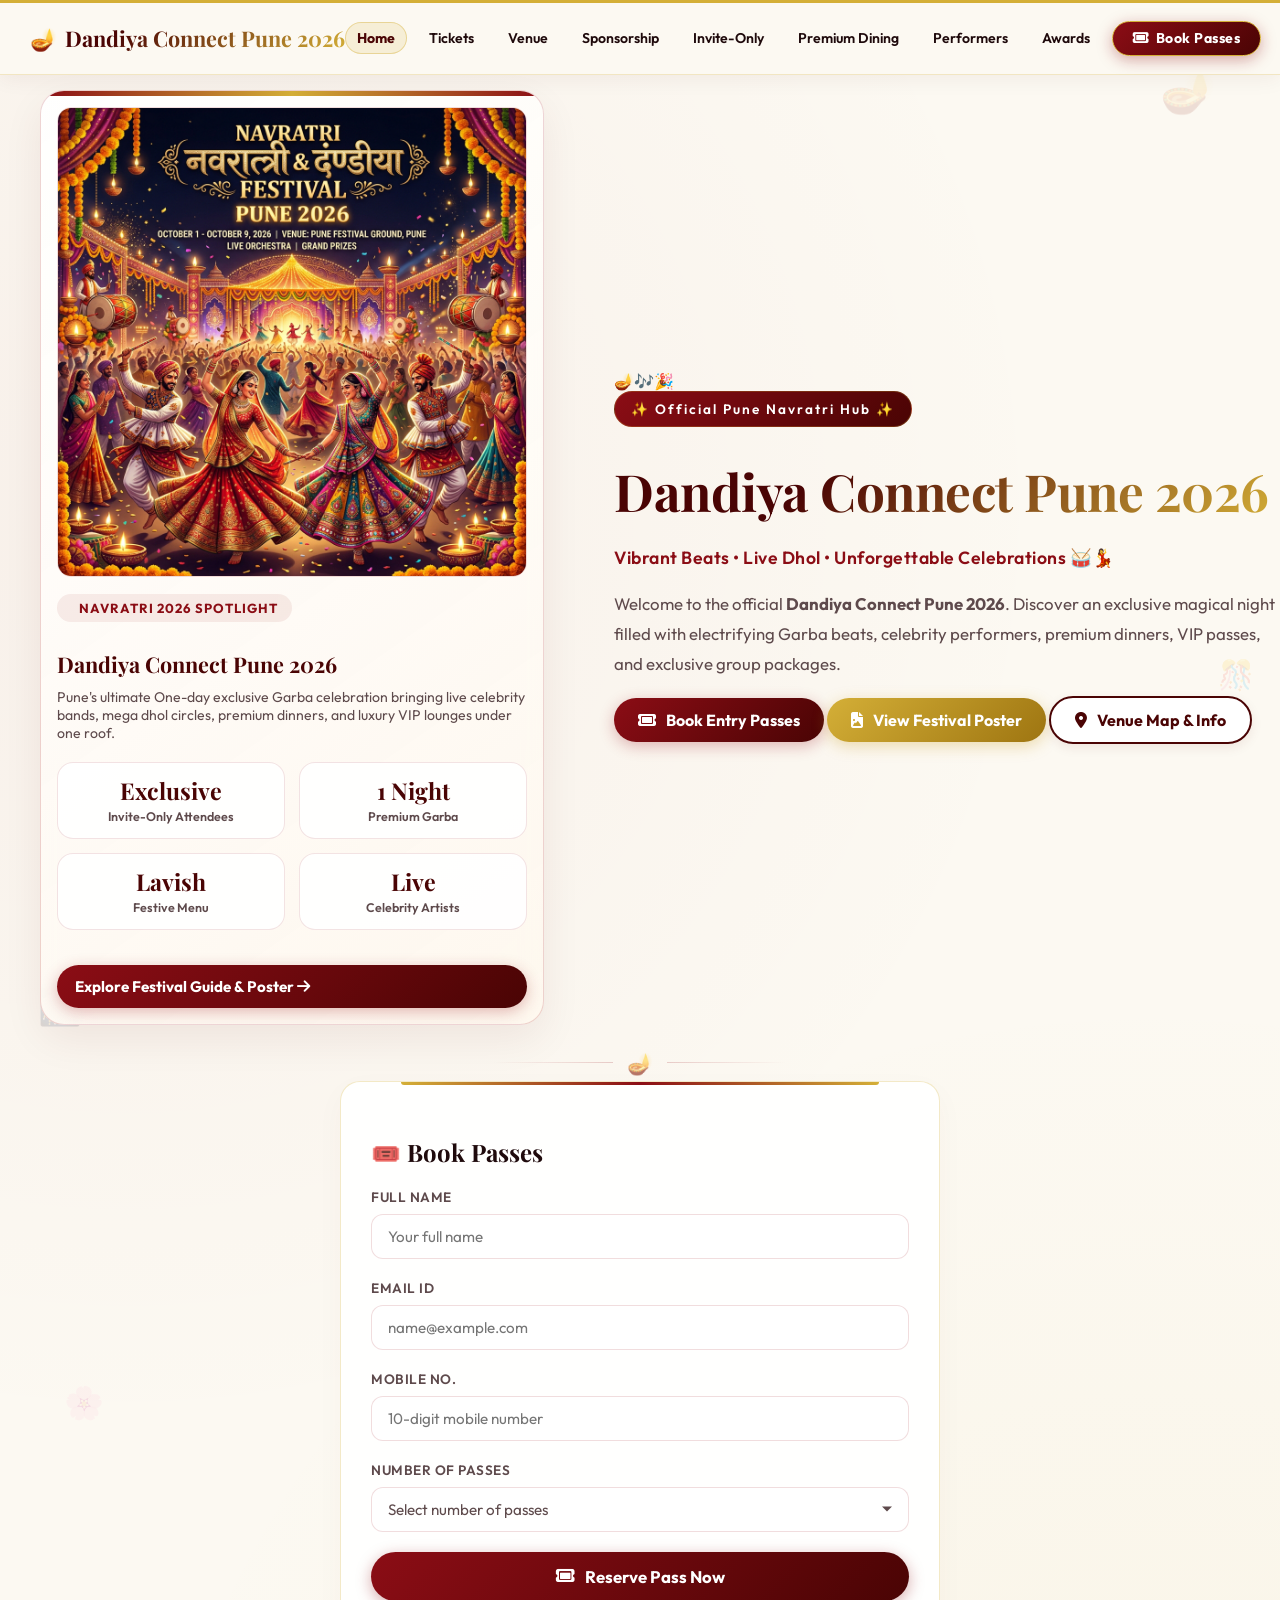
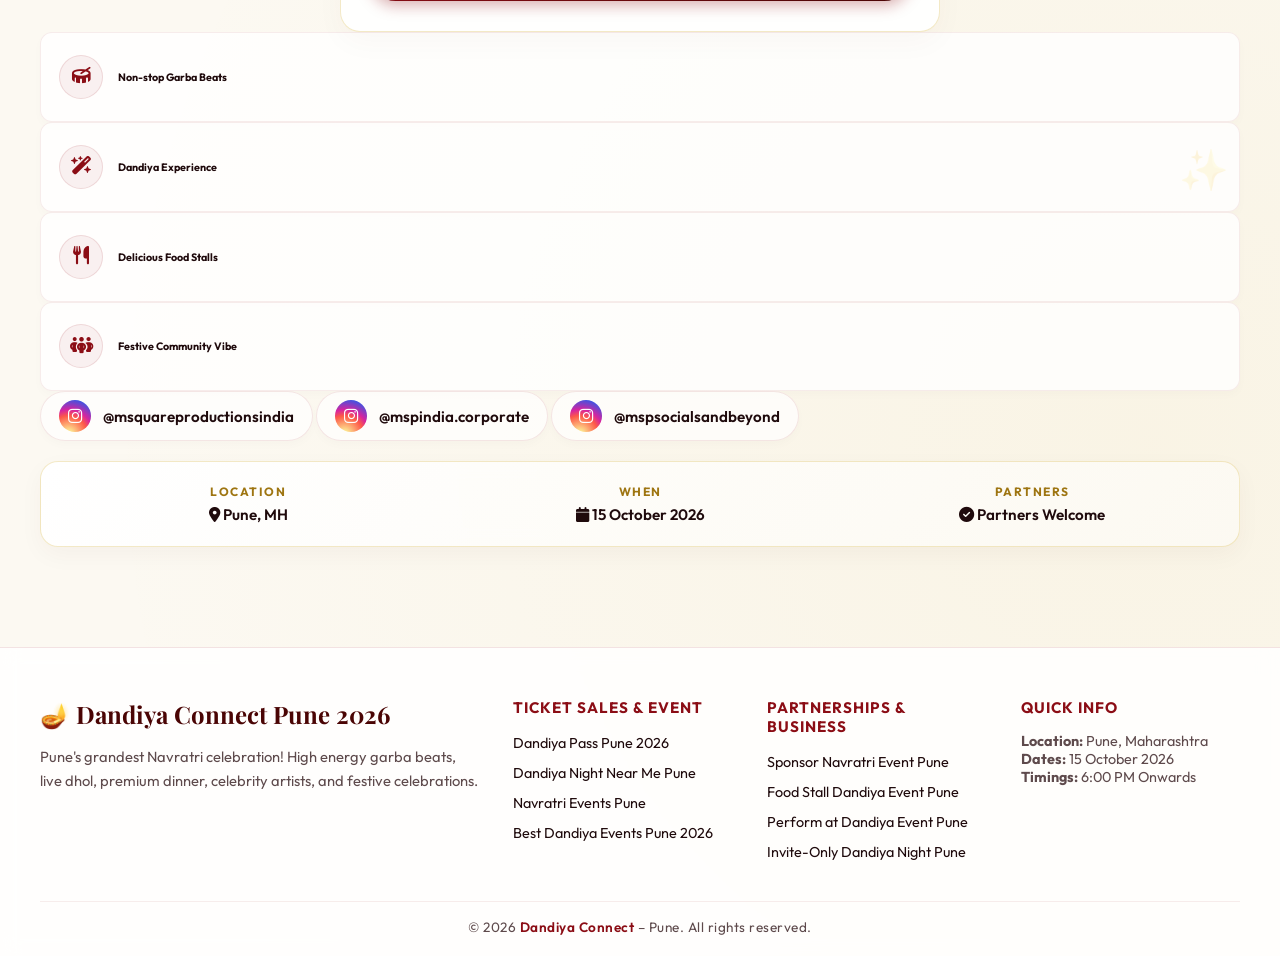
==== commit 541f5f05: "Update website based on revision notes" ====
--- a/index.html
+++ b/index.html
@@ -4,8 +4,8 @@
 <head>
     <meta charset="UTF-8">
     <meta name="viewport" content="width=device-width, initial-scale=1.0">
-    <title>Dandiya Connect 2026 - Pune | Official Navratri Event & Passes</title>
-    <meta name="description" content="Official website for Dandiya Connect Pune 2026. Book passes, explore sponsorship opportunities, vendor food stalls, corporate packages, and performer slots.">
+    <title>Dandiya Connect Pune 2026 | Premium Navratri Event & Passes</title>
+    <meta name="description" content="Official website for Dandiya Connect Pune 2026. Book passes, explore sponsorship opportunities, vendor premium dinner, invite-only packages, and performer slots.">
 
     <!-- Import Google Fonts & FontAwesome -->
     <link rel="preconnect" href="https://fonts.googleapis.com">
@@ -22,7 +22,7 @@
     <nav class="festive-nav">
         <div class="nav-container">
             <a href="index.html" class="nav-brand">
-                🪔 <span>Dandiya Connect 2026</span>
+                🪔 <span>Dandiya Connect Pune 2026</span>
             </a>
             <button class="mobile-toggle" id="mobileToggle" aria-label="Toggle navigation">
                 <i class="fa-solid fa-bars"></i>
@@ -32,10 +32,10 @@
                 <li><a href="tickets.html" class="nav-link">Tickets</a></li>
                 <li><a href="venue.html" class="nav-link">Venue</a></li>
                 <li><a href="sponsorship.html" class="nav-link">Sponsorship</a></li>
-                <li><a href="corporate-bookings.html" class="nav-link">Corporate</a></li>
-                <li><a href="food-stalls-vendors.html" class="nav-link">Food Stalls</a></li>
+                <li><a href="corporate-bookings.html" class="nav-link">Invite-Only</a></li>
+                <li><a href="food-stalls-vendors.html" class="nav-link">Premium Dining</a></li>
                 <li><a href="performers-artists.html" class="nav-link">Performers</a></li>
-                <li><a href="navratri-events-pune.html" class="nav-link">Guide</a></li>
+                <li><a href="navratri-events-pune.html" class="nav-link">Awards</a></li>
                 <li><a href="tickets.html" class="nav-link nav-cta"><i class="fa-solid fa-ticket me-1"></i> Book Passes</a></li>
             </ul>
         </div>
@@ -64,25 +64,25 @@
                                 <i class="fa-solid fa-sparkles"></i> NAVRATRI 2026 SPOTLIGHT
                             </span>
                             <h3 style="font-family: 'Playfair Display', serif; color: var(--festive-crimson); margin: 8px 0 10px; font-size: 1.35rem;">
-                                Pune Navratri & Dandiya Festival
+                                Dandiya Connect Pune 2026
                             </h3>
                             <p style="font-size: 0.88rem; color: var(--text-muted); margin: 0 0 15px;">
-                                Pune's ultimate 9-night Garba celebration bringing live celebrity bands, mega dhol circles, food courts, and luxury VIP lounges under one roof.
+                                Pune's ultimate One-day exclusive Garba celebration bringing live celebrity bands, mega dhol circles, premium dinners, and luxury VIP lounges under one roof.
                             </p>
 
                             <!-- Key Event Statistics -->
                             <div class="event-stats-grid">
                                 <div class="stat-item">
-                                    <div class="stat-number">10,000+</div>
-                                    <div class="stat-label">Daily Dancers</div>
+                                    <div class="stat-number">Exclusive</div>
+                                    <div class="stat-label">Invite-Only Attendees</div>
                                 </div>
                                 <div class="stat-item">
-                                    <div class="stat-number">9 Nights</div>
-                                    <div class="stat-label">Non-Stop Garba</div>
+                                    <div class="stat-number">1 Night</div>
+                                    <div class="stat-label">Premium Garba</div>
                                 </div>
                                 <div class="stat-item">
-                                    <div class="stat-number">50+</div>
-                                    <div class="stat-label">Food Stalls</div>
+                                    <div class="stat-number">Lavish</div>
+                                    <div class="stat-label">Festive Menu</div>
                                 </div>
                                 <div class="stat-item">
                                     <div class="stat-number">Live</div>
@@ -106,14 +106,14 @@
                         <span class="badge-festive text-uppercase">✨ Official Pune Navratri Hub ✨</span>
                     </div>
 
-                    <h1 class="dandiya-title reveal reveal-d2">Navratri & Dandiya Festival 2026 – Pune</h1>
+                    <h1 class="dandiya-title reveal reveal-d2">Dandiya Connect Pune 2026</h1>
                     <h4 class="highlight-text text-uppercase reveal reveal-d3">Vibrant Beats • Live Dhol • Unforgettable Celebrations 🥁💃
                     </h4>
 
                     <p class="mb-4 reveal" style="line-height: 1.8; color: var(--text-muted); font-size: 1.05rem;">
-                        Welcome to the official <strong>Pune Navratri & Dandiya Portal 2026</strong>. 
-                        Discover 9 magical nights filled with electrifying Garba beats, celebrity performers, 
-                        food courts, VIP passes, and corporate group packages.
+                        Welcome to the official <strong>Dandiya Connect Pune 2026</strong>. 
+                        Discover an exclusive magical night filled with electrifying Garba beats, celebrity performers, 
+                        premium dinners, VIP passes, and exclusive group packages.
                     </p>
 
                     <div class="d-flex flex-wrap gap-3 mb-4 reveal reveal-d3">
@@ -170,7 +170,7 @@
                                             <div class="custom-option" data-value="1">1 Pass</div>
                                             <div class="custom-option" data-value="2">2 Passes (Couple)</div>
                                             <div class="custom-option" data-value="5">5 Passes (Group)</div>
-                                            <div class="custom-option" data-value="10">10+ Passes (VIP/Corporate)</div>
+                                            <div class="custom-option" data-value="10">10+ Passes (VIP/Group)</div>
                                         </div>
                                     </div>
                                 </div>
@@ -252,7 +252,7 @@
                                 </div>
                                 <div>
                                     <span class="details-label">WHEN</span>
-                                    <span class="details-value"><i class="fa-solid fa-calendar text-danger me-1"></i> Navratri 2026</span>
+                                    <span class="details-value"><i class="fa-solid fa-calendar text-danger me-1"></i> 15 October 2026</span>
                                 </div>
                                 <div>
                                     <span class="details-label">PARTNERS</span>
@@ -273,8 +273,8 @@
         <div class="dandiya-container">
             <div class="footer-grid">
                 <div class="footer-brand-col">
-                    <h4>🪔 Dandiya Connect 2026</h4>
-                    <p>Pune's grandest Navratri celebration! High energy garba beats, live dhol, food stalls, celebrity artists, and festive celebrations.</p>
+                    <h4>🪔 Dandiya Connect Pune 2026</h4>
+                    <p>Pune's grandest Navratri celebration! High energy garba beats, live dhol, premium dinner, celebrity artists, and festive celebrations.</p>
                 </div>
                 <div class="footer-col">
                     <h5>Ticket Sales & Event</h5>
@@ -291,14 +291,14 @@
                         <li><a href="sponsorship.html">Sponsor Navratri Event Pune</a></li>
                         <li><a href="food-stalls-vendors.html">Food Stall Dandiya Event Pune</a></li>
                         <li><a href="performers-artists.html">Perform at Dandiya Event Pune</a></li>
-                        <li><a href="corporate-bookings.html">Corporate Dandiya Night Pune</a></li>
+                        <li><a href="corporate-bookings.html">Invite-Only Dandiya Night Pune</a></li>
                     </ul>
                 </div>
                 <div class="footer-col">
                     <h5>Quick Info</h5>
                     <p style="font-size:0.9rem; color: var(--text-muted);">
                         <strong>Location:</strong> Pune, Maharashtra<br>
-                        <strong>Dates:</strong> Navratri 2026<br>
+                        <strong>Dates:</strong> 15 October 2026<br>
                         <strong>Timings:</strong> 6:00 PM Onwards
                     </p>
                 </div>
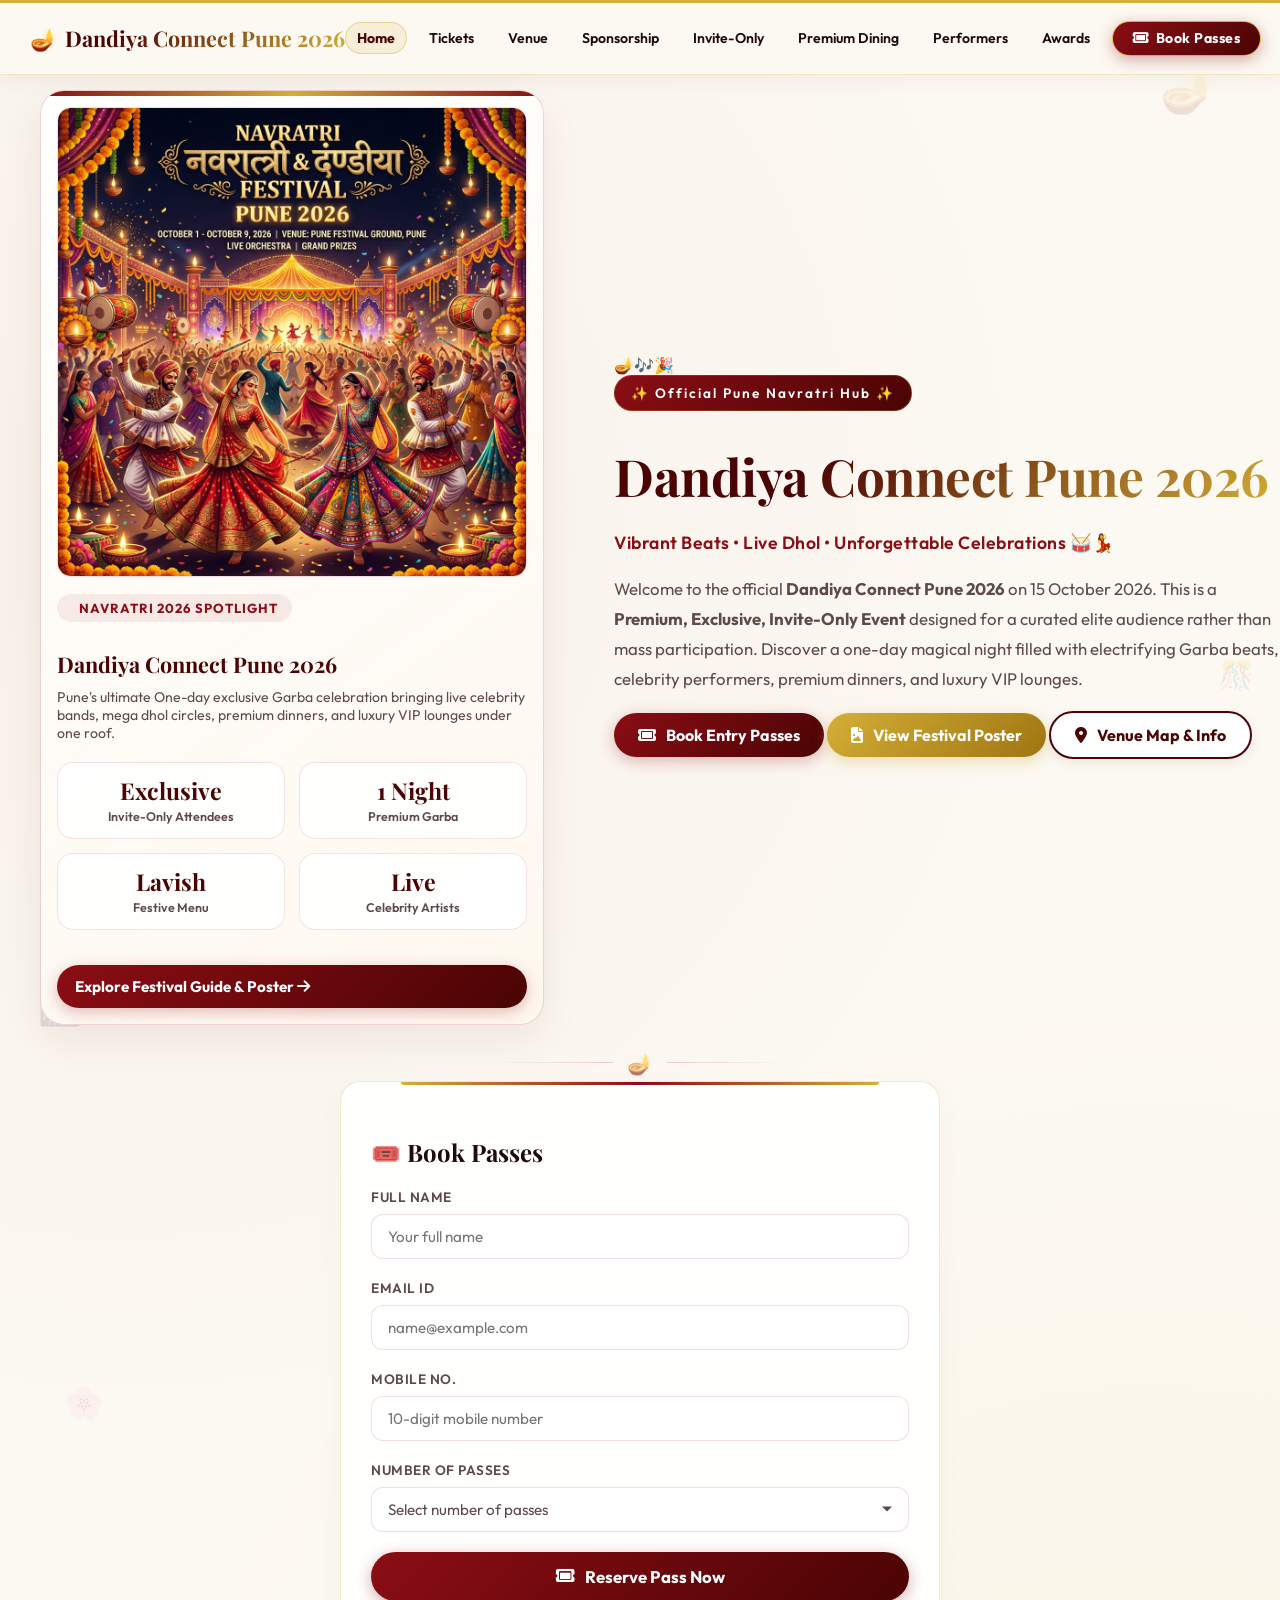
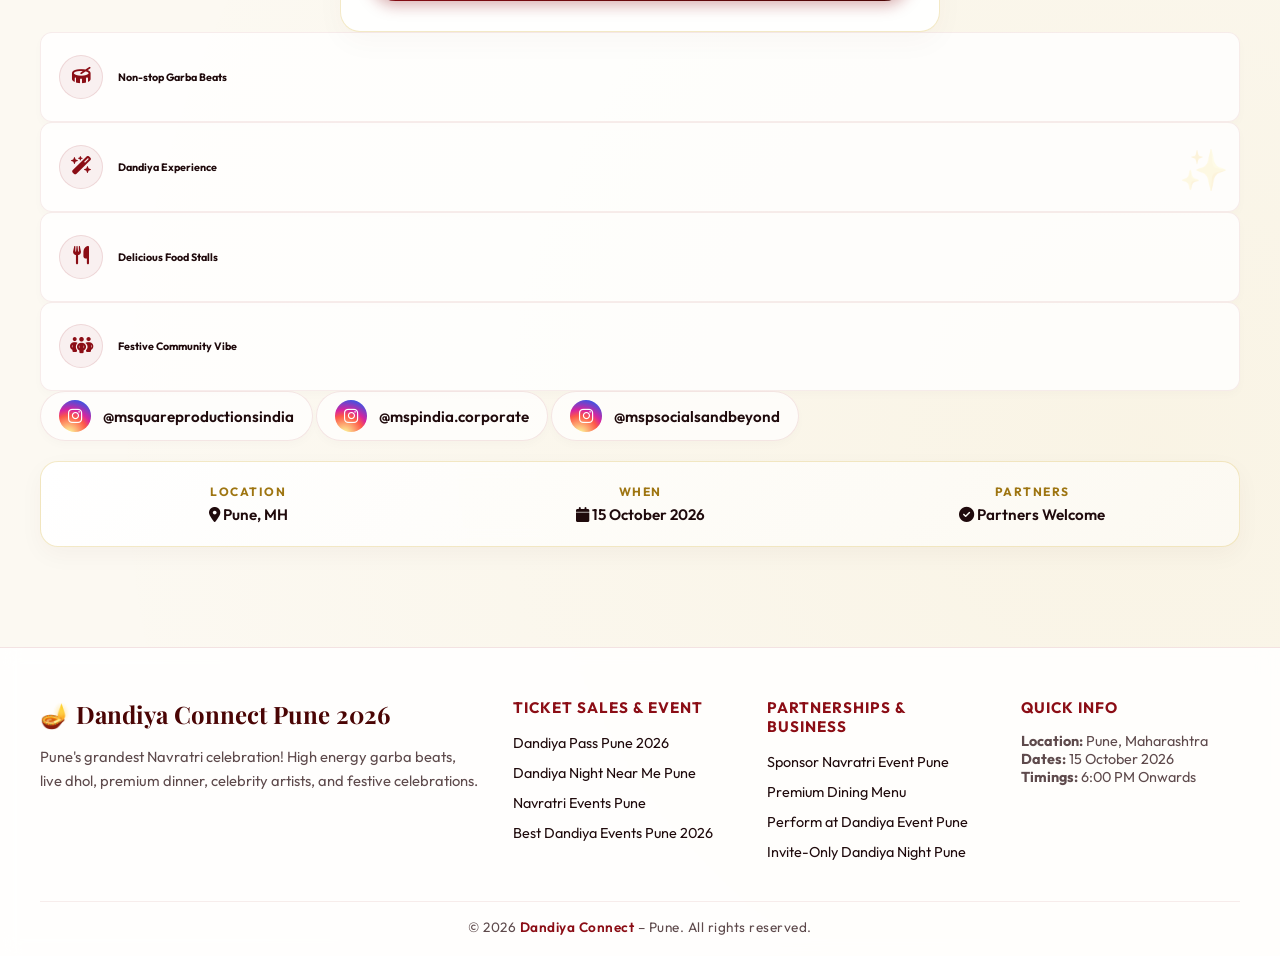
==== commit f6fdbe6f: "Apply premium and exclusive messaging, update pricing, venue, and sponsorship details" ====
--- a/index.html
+++ b/index.html
@@ -111,9 +111,10 @@
                     </h4>
 
                     <p class="mb-4 reveal" style="line-height: 1.8; color: var(--text-muted); font-size: 1.05rem;">
-                        Welcome to the official <strong>Dandiya Connect Pune 2026</strong>. 
-                        Discover an exclusive magical night filled with electrifying Garba beats, celebrity performers, 
-                        premium dinners, VIP passes, and exclusive group packages.
+                        Welcome to the official <strong>Dandiya Connect Pune 2026</strong> on 15 October 2026. 
+                        This is a <strong>Premium, Exclusive, Invite-Only Event</strong> designed for a curated elite audience rather than mass participation. 
+                        Discover a one-day magical night filled with electrifying Garba beats, celebrity performers, 
+                        premium dinners, and luxury VIP lounges.
                     </p>
 
                     <div class="d-flex flex-wrap gap-3 mb-4 reveal reveal-d3">
@@ -289,7 +290,7 @@
                     <h5>Partnerships & Business</h5>
                     <ul class="footer-links">
                         <li><a href="sponsorship.html">Sponsor Navratri Event Pune</a></li>
-                        <li><a href="food-stalls-vendors.html">Food Stall Dandiya Event Pune</a></li>
+                        <li><a href="food-stalls-vendors.html">Premium Dining Menu</a></li>
                         <li><a href="performers-artists.html">Perform at Dandiya Event Pune</a></li>
                         <li><a href="corporate-bookings.html">Invite-Only Dandiya Night Pune</a></li>
                     </ul>
